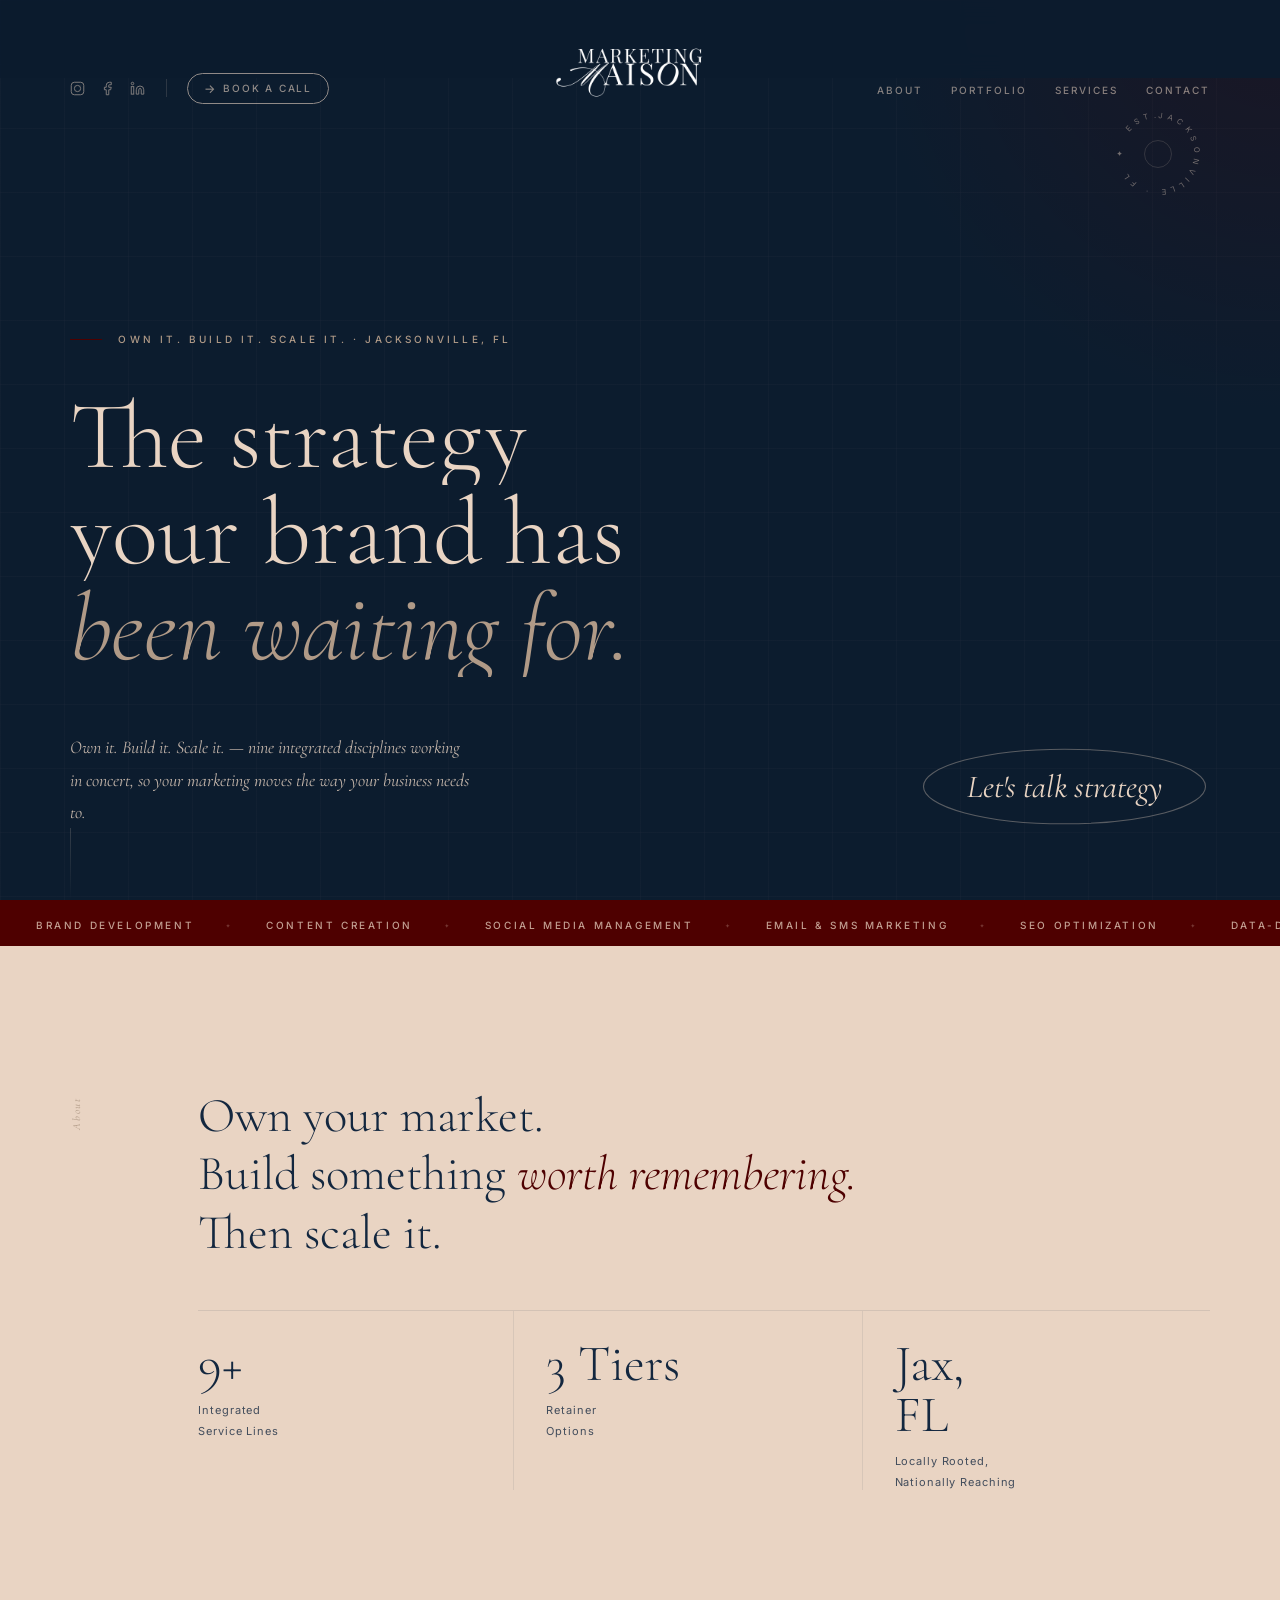
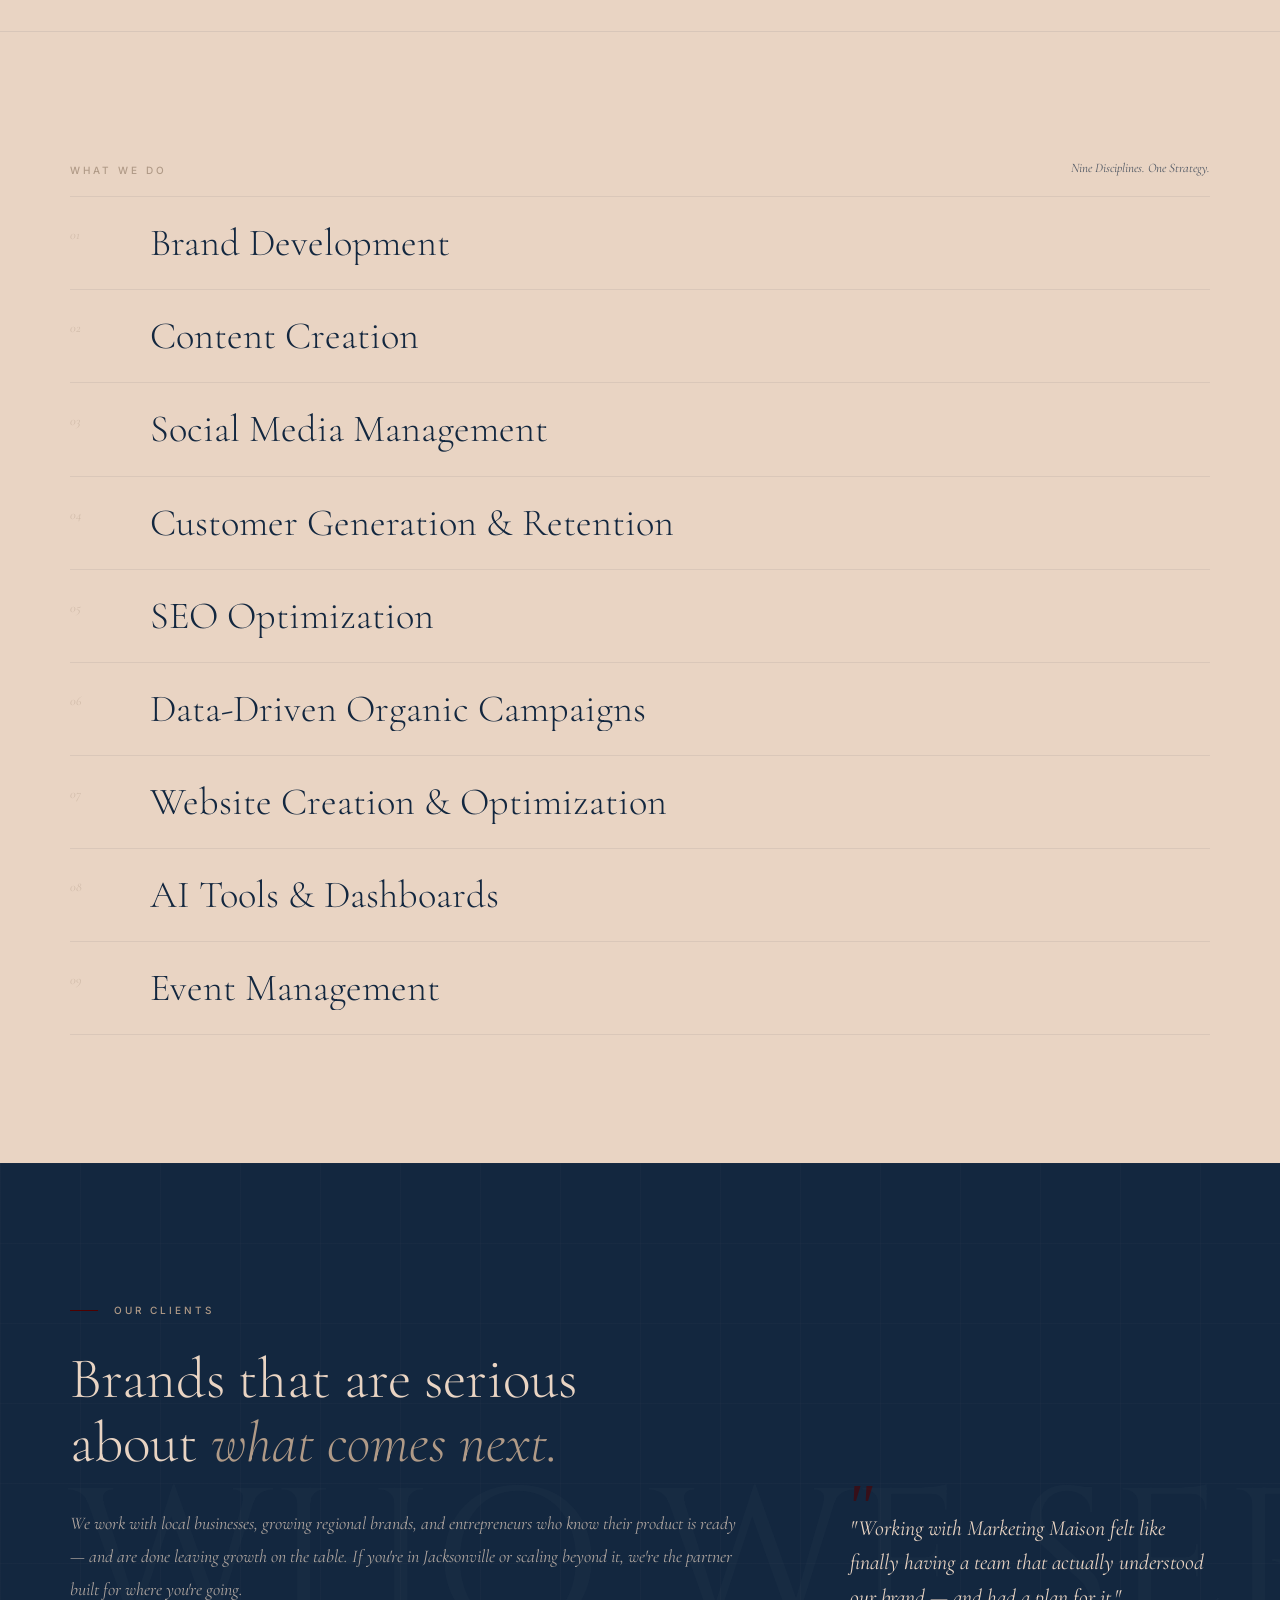
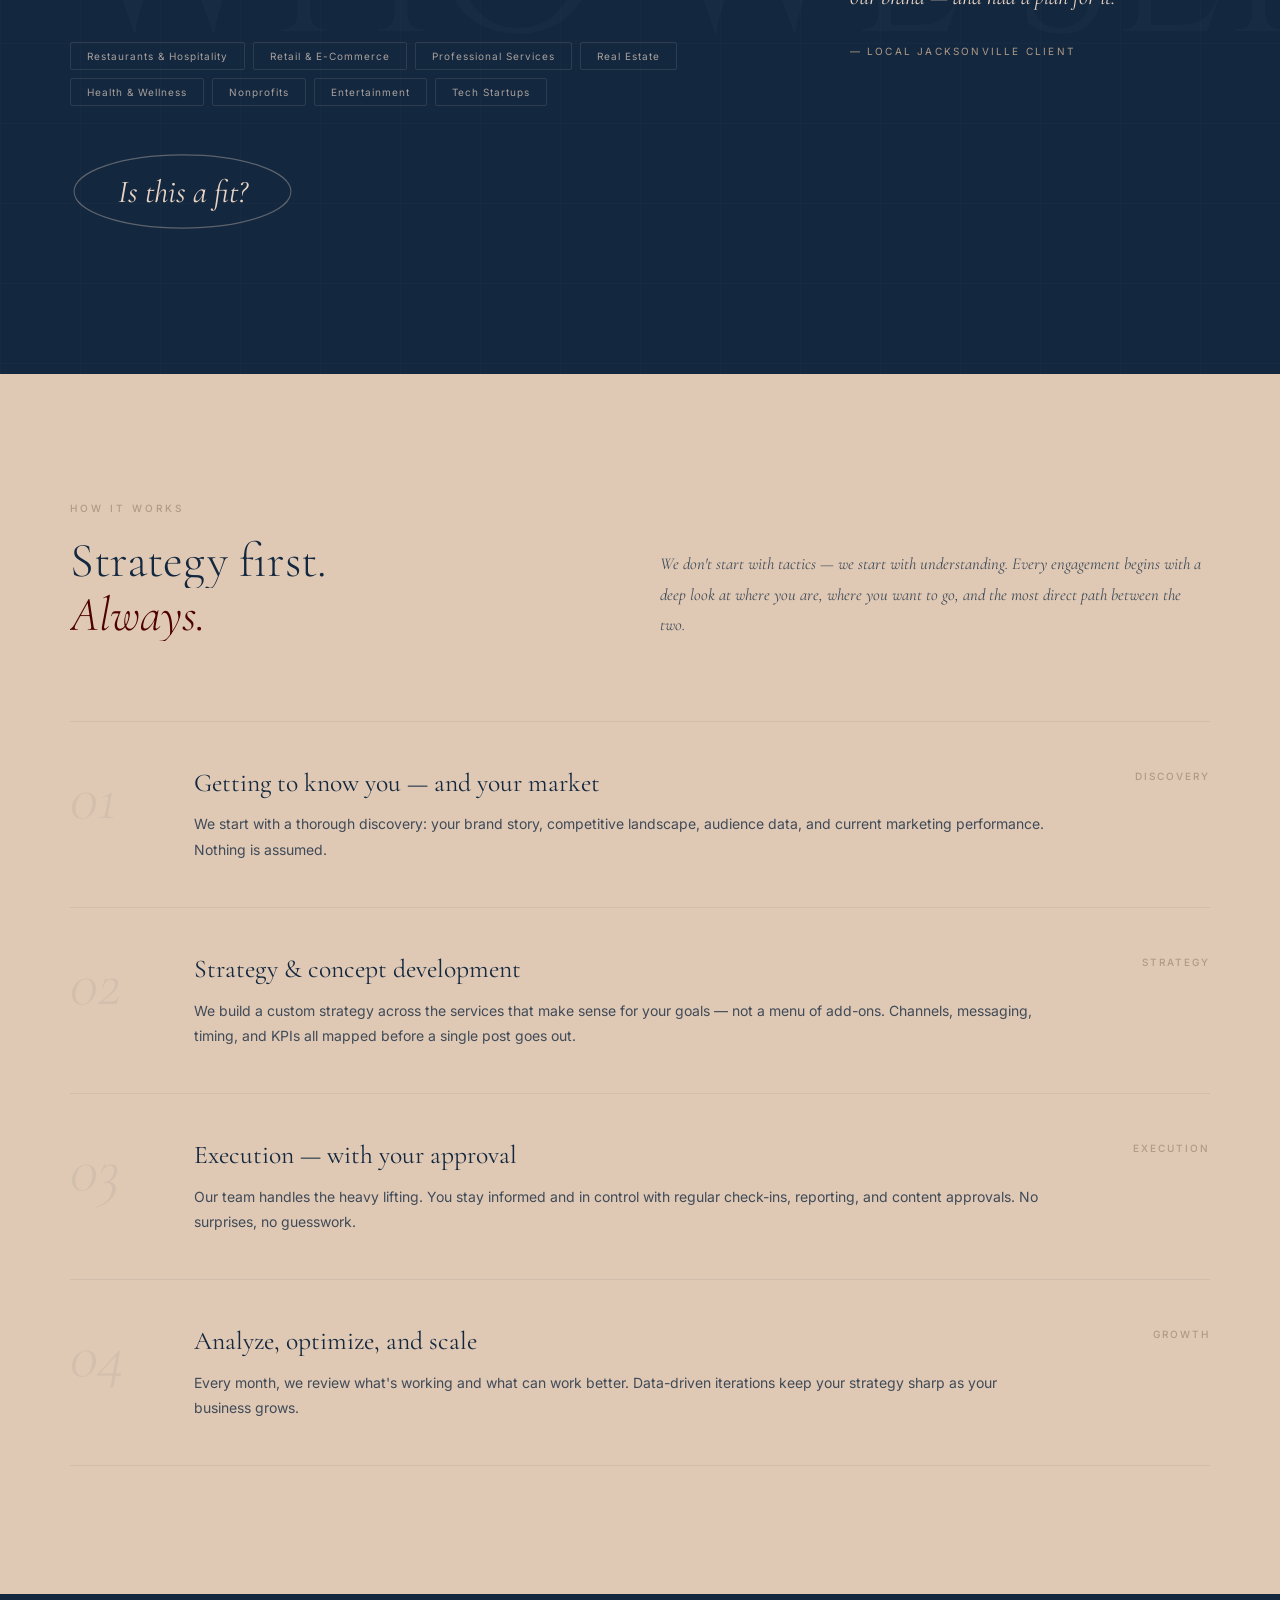
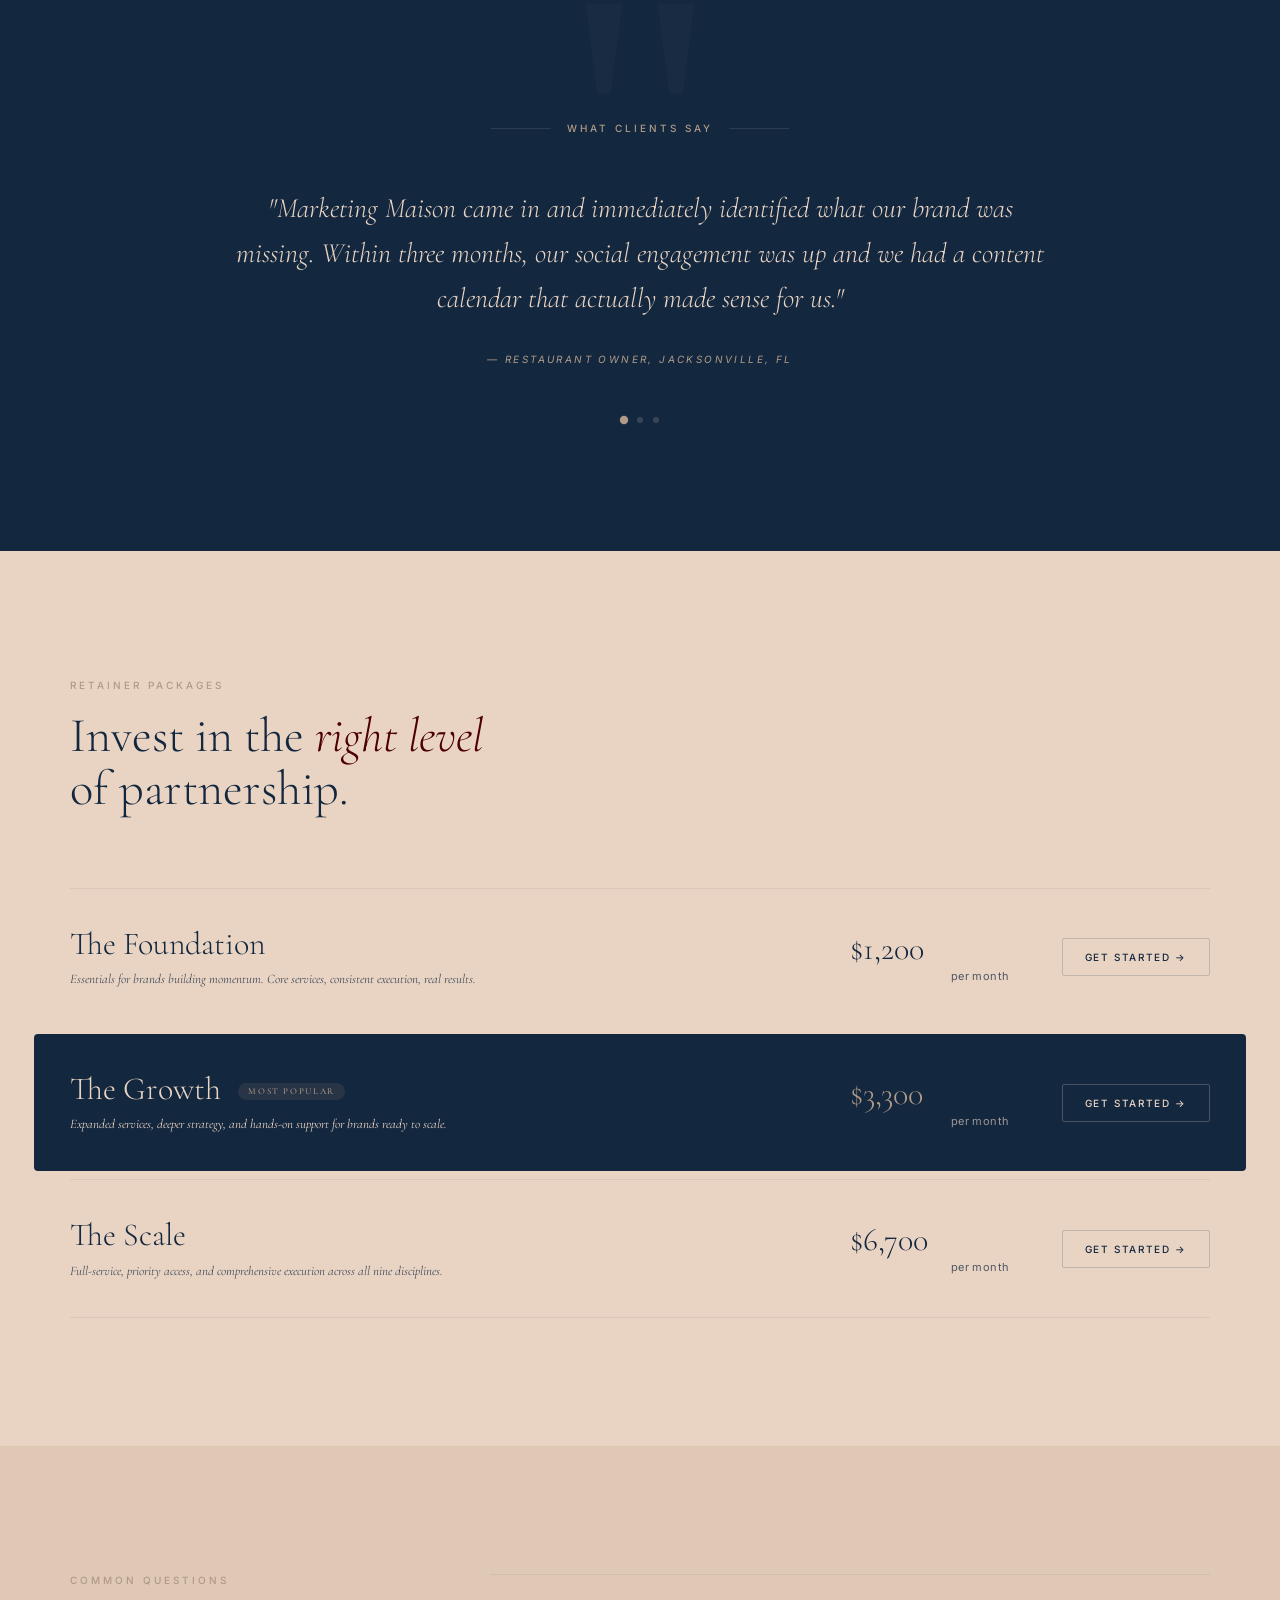
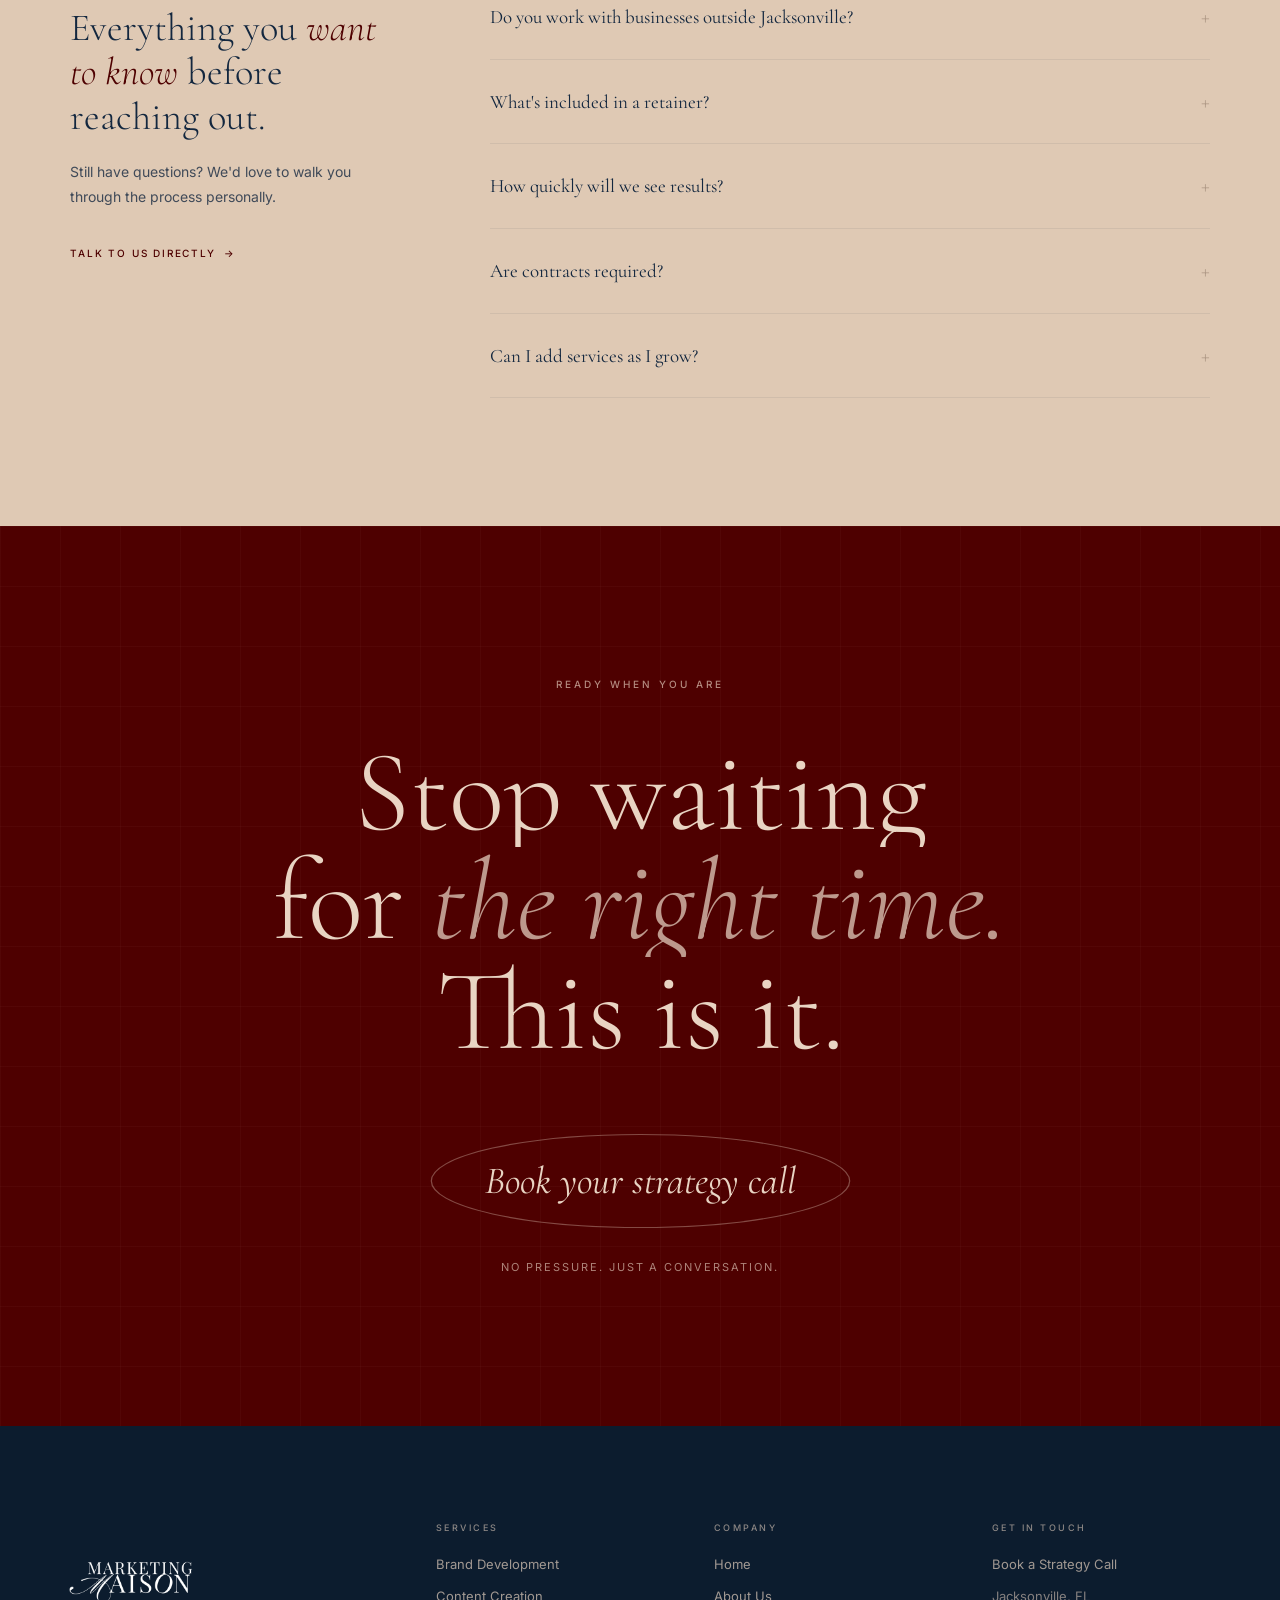
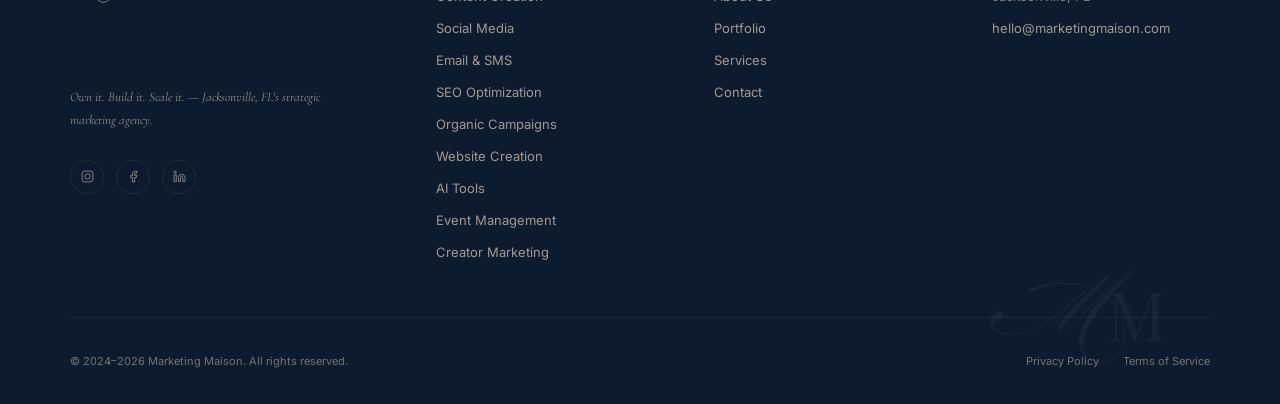
==== index.html @ 51cab3b3 "Add files via upload" ====
<!DOCTYPE html>
<html lang="en">
<head>
  <meta charset="UTF-8" />
  <meta name="viewport" content="width=device-width, initial-scale=1.0" />
  <title>Marketing Maison — Strategic Marketing Agency · Jacksonville, FL</title>
  <meta name="description" content="Marketing Maison — Own it. Build it. Scale it. Full-service strategic marketing agency in Jacksonville, FL. Nine integrated service lines including social media, SEO, content, email campaigns, and website creation." />
  <meta name="keywords" content="marketing agency Jacksonville FL, social media management Jacksonville, SEO Jacksonville, email marketing Florida, branding agency Jacksonville" />
  <link rel="canonical" href="https://marketingmaison.com/" />

  <!-- Open Graph -->
  <meta property="og:title" content="Marketing Maison — Strategic Marketing Agency" />
  <meta property="og:description" content="Own it. Build it. Scale it. Nine integrated disciplines. One strategic partner. Based in Jacksonville, FL." />
  <meta property="og:type" content="website" />
  <meta property="og:url" content="https://marketingmaison.com/" />
  <meta property="og:image" content="https://marketingmaison.com/assets/og-image.jpg" />

  <!-- Twitter Card -->
  <meta name="twitter:card" content="summary_large_image" />
  <meta name="twitter:title" content="Marketing Maison" />
  <meta name="twitter:description" content="Own it. Build it. Scale it. — Marketing Maison, Jacksonville, FL." />

  <!-- Schema.org -->
  <script type="application/ld+json">
  {
    "@context": "https://schema.org",
    "@type": "MarketingAgency",
    "name": "Marketing Maison",
    "url": "https://marketingmaison.com",
    "description": "Full-service strategic marketing agency in Jacksonville, FL offering nine integrated service lines.",
    "address": {
      "@type": "PostalAddress",
      "addressLocality": "Jacksonville",
      "addressRegion": "FL",
      "addressCountry": "US"
    },
    "areaServed": "Jacksonville, FL",
    "hasOfferCatalog": {
      "@type": "OfferCatalog",
      "name": "Marketing Services",
      "itemListElement": [
        {"@type": "Offer", "itemOffered": {"@type": "Service", "name": "Brand Development"}},
        {"@type": "Offer", "itemOffered": {"@type": "Service", "name": "Content Creation"}},
        {"@type": "Offer", "itemOffered": {"@type": "Service", "name": "Social Media Management"}},
        {"@type": "Offer", "itemOffered": {"@type": "Service", "name": "Customer Generation & Retention"}},
        {"@type": "Offer", "itemOffered": {"@type": "Service", "name": "SEO Optimization"}},
        {"@type": "Offer", "itemOffered": {"@type": "Service", "name": "Data-Driven Organic Campaign Strategy"}},
        {"@type": "Offer", "itemOffered": {"@type": "Service", "name": "Website Creation & Optimization"}},
        {"@type": "Offer", "itemOffered": {"@type": "Service", "name": "AI Tools & Dashboards"}},
        {"@type": "Offer", "itemOffered": {"@type": "Service", "name": "Event Management"}}
      ]
    }
  }
  </script>

  <link rel="stylesheet" href="css/styles.css" />
</head>
<body>

  <a href="#main-content" class="skip-link">Skip to main content</a>

  <!-- ── Navigation ── -->
  <nav class="mm-nav" role="navigation" aria-label="Main navigation">
    <div class="nav-left">
      <div class="nav-socials" aria-label="Social media links">
        <a href="https://instagram.com/marketingmaison" aria-label="Instagram" rel="noopener noreferrer" target="_blank">
          <svg viewBox="0 0 24 24" fill="none" stroke="currentColor" stroke-width="1.5" aria-hidden="true"><rect x="2" y="2" width="20" height="20" rx="5"/><circle cx="12" cy="12" r="5"/><circle cx="17.5" cy="6.5" r=".5" fill="currentColor" stroke="none"/></svg>
        </a>
        <a href="https://facebook.com/marketingmaison" aria-label="Facebook" rel="noopener noreferrer" target="_blank">
          <svg viewBox="0 0 24 24" fill="none" stroke="currentColor" stroke-width="1.5" aria-hidden="true"><path d="M18 2h-3a5 5 0 0 0-5 5v3H7v4h3v8h4v-8h3l1-4h-4V7a1 1 0 0 1 1-1h3z"/></svg>
        </a>
        <a href="https://linkedin.com/company/marketingmaison" aria-label="LinkedIn" rel="noopener noreferrer" target="_blank">
          <svg viewBox="0 0 24 24" fill="none" stroke="currentColor" stroke-width="1.5" aria-hidden="true"><path d="M16 8a6 6 0 0 1 6 6v7h-4v-7a2 2 0 0 0-2-2 2 2 0 0 0-2 2v7h-4v-7a6 6 0 0 1 6-6z"/><rect x="2" y="9" width="4" height="12"/><circle cx="4" cy="4" r="2"/></svg>
        </a>
      </div>
      <span class="nav-sep" aria-hidden="true"></span>
      <a href="contact.html" class="nav-book" aria-label="Book a call with Marketing Maison">Book a Call</a>
    </div>

    <div class="nav-wordmark">
      <a href="index.html" aria-label="Marketing Maison homepage">
        <img src="assets/logos/mm-white-primary-logo.png" alt="Marketing Maison" class="nav-logo" width="190" height="190" loading="eager" />
      </a>
    </div>

    <div class="nav-right">
      <ul class="nav-links" role="list">
        <li><a href="about.html">About</a></li>
        <li><a href="portfolio.html">Portfolio</a></li>
        <li><a href="services.html">Services</a></li>
        <li><a href="contact.html">Contact</a></li>
      </ul>
      <button class="nav-toggle" aria-label="Open navigation menu" aria-expanded="false" aria-controls="nav-overlay">
        <span></span><span></span><span></span>
      </button>
    </div>
  </nav>

  <div class="nav-overlay" id="nav-overlay" role="dialog" aria-modal="true" aria-label="Navigation menu">
    <img src="assets/logos/mm-white-primary-logo.png" alt="" class="nav-overlay-logo" aria-hidden="true" />
    <a href="about.html">About</a>
    <a href="portfolio.html">Portfolio</a>
    <a href="services.html">Services</a>
    <a href="contact.html">Contact</a>
    <a href="contact.html">Book a Call</a>
  </div>

  <main id="main-content">

    <!-- ── HERO ── -->
    <section class="hero" aria-label="Hero">

      <!-- Full-bleed background video -->
      <video class="hero-video" autoplay muted loop playsinline aria-hidden="true" preload="auto">
        <source src="assets/HP_Hero.mp4" type="video/mp4" />
      </video>

      <div class="hero-badge" aria-hidden="true">
        <svg class="badge-ring" viewBox="0 0 104 104" xmlns="http://www.w3.org/2000/svg">
          <defs>
            <path id="badge-circle" d="M52,16 A36,36 0 1,1 51.9,16" fill="none"/>
          </defs>
          <text fill="rgba(233,212,195,0.45)" font-family="Inter, sans-serif" font-size="7.6" font-weight="400" letter-spacing="4.8">
            <textPath href="#badge-circle">
              JACKSONVILLE · FL &nbsp;✦&nbsp; EST. 2024 &nbsp;✦&nbsp; MARKETING MAISON &nbsp;✦&nbsp;
            </textPath>
          </text>
        </svg>
        <div class="badge-dot"></div>
      </div>

      <div class="hero-scroll-line" aria-hidden="true"></div>

      <div class="hero-inner">
        <p class="hero-eyebrow" aria-hidden="true">Own it. Build it. Scale it. · Jacksonville, FL</p>

        <h1 class="hero-headline" data-reveal aria-label="The strategy your brand has been waiting for">
          <span class="line-wrap"><span class="line-inner">The strategy</span></span>
          <span class="line-wrap"><span class="line-inner">your brand has</span></span>
          <span class="line-wrap"><span class="line-inner"><em>been waiting for.</em></span></span>
        </h1>

        <div class="hero-bottom">
          <p class="hero-sub">Own it. Build it. Scale it. — nine integrated disciplines working in concert, so your marketing moves the way your business needs to.</p>
          <a href="contact.html" class="oval-btn" aria-label="Start your strategy with Marketing Maison">
            <svg class="oval-border" viewBox="0 0 260 80" preserveAspectRatio="none" aria-hidden="true">
              <ellipse cx="130" cy="40" rx="126" ry="36"/>
            </svg>
            <span class="oval-btn-text">Let's talk strategy</span>
          </a>
        </div>
      </div>
    </section>

    <!-- ── TICKER ── -->
    <div class="ticker" aria-hidden="true">
      <div class="ticker-track">
        <span class="ticker-item">Brand Development</span>
        <span class="ticker-item">Content Creation</span>
        <span class="ticker-item">Social Media Management</span>
        <span class="ticker-item">Email &amp; SMS Marketing</span>
        <span class="ticker-item">SEO Optimization</span>
        <span class="ticker-item">Data-Driven Organic Campaigns</span>
        <span class="ticker-item">Website Creation &amp; Optimization</span>
        <span class="ticker-item">AI Tools &amp; Dashboards</span>
        <span class="ticker-item">Event Management</span>
        <span class="ticker-item">Brand Development</span>
        <span class="ticker-item">Content Creation</span>
        <span class="ticker-item">Social Media Management</span>
        <span class="ticker-item">Email &amp; SMS Marketing</span>
        <span class="ticker-item">SEO Optimization</span>
        <span class="ticker-item">Data-Driven Organic Campaigns</span>
        <span class="ticker-item">Website Creation &amp; Optimization</span>
        <span class="ticker-item">AI Tools &amp; Dashboards</span>
        <span class="ticker-item">Event Management</span>
      </div>
    </div>

    <!-- ── STATEMENT ── -->
    <section class="statement-section" aria-labelledby="statement-heading">
      <div class="statement-inner">
        <div class="statement-aside" aria-hidden="true">
          <span class="statement-num">About</span>
        </div>
        <div class="statement-body">
          <h2 id="statement-heading" class="statement-quote" data-reveal>
            <span class="line-wrap"><span class="line-inner">Own your market.</span></span>
            <span class="line-wrap"><span class="line-inner">Build something <em>worth remembering.</em></span></span>
            <span class="line-wrap"><span class="line-inner">Then scale it.</span></span>
          </h2>
          <div class="statement-stats">
            <div class="stat-col" data-fade>
              <span class="stat-num" data-count="9" data-suffix="+">9+</span>
              <span class="stat-label">Integrated<br>Service Lines</span>
            </div>
            <div class="stat-col" data-fade data-fade-d1>
              <span class="stat-num" data-count="3" data-suffix=" Tiers">3 Tiers</span>
              <span class="stat-label">Retainer<br>Options</span>
            </div>
            <div class="stat-col" data-fade data-fade-d2>
              <span class="stat-num">Jax,<br>FL</span>
              <span class="stat-label">Locally Rooted,<br>Nationally Reaching</span>
            </div>
          </div>
        </div>
      </div>
    </section>

    <!-- ── SERVICES ── -->
    <section class="services-section" aria-labelledby="services-heading">
      <div class="services-inner">
        <div class="services-header">
          <span class="svc-header-label" id="services-heading">What We Do</span>
          <span class="svc-header-count">Nine Disciplines. One Strategy.</span>
        </div>

        <nav class="service-rows" aria-label="Service list">
          <a href="services.html#biz-dev" class="svc-row" data-fade>
            <span class="svc-row-num" aria-hidden="true">01</span>
            <div class="svc-row-main">
              <span class="svc-row-name">Brand Development</span>
              <p class="svc-row-desc">Partnerships, lead pipelines, and revenue strategy built to scale your Jacksonville business.</p>
            </div>
            <span class="svc-row-arrow" aria-hidden="true">→</span>
          </a>
          <a href="services.html#content" class="svc-row" data-fade>
            <span class="svc-row-num" aria-hidden="true">02</span>
            <div class="svc-row-main">
              <span class="svc-row-name">Content Creation</span>
              <p class="svc-row-desc">Photography, copywriting, video, and creative direction that captures your brand's voice.</p>
            </div>
            <span class="svc-row-arrow" aria-hidden="true">→</span>
          </a>
          <a href="services.html#social" class="svc-row" data-fade>
            <span class="svc-row-num" aria-hidden="true">03</span>
            <div class="svc-row-main">
              <span class="svc-row-name">Social Media Management</span>
              <p class="svc-row-desc">Full-service account management, community building, and platform strategy.</p>
            </div>
            <span class="svc-row-arrow" aria-hidden="true">→</span>
          </a>
          <a href="services.html#email-sms" class="svc-row" data-fade>
            <span class="svc-row-num" aria-hidden="true">04</span>
            <div class="svc-row-main">
              <span class="svc-row-name">Customer Generation &amp; Retention</span>
              <p class="svc-row-desc">Email and SMS campaigns that convert new leads and keep your best customers coming back.</p>
            </div>
            <span class="svc-row-arrow" aria-hidden="true">→</span>
          </a>
          <a href="services.html#seo" class="svc-row" data-fade>
            <span class="svc-row-num" aria-hidden="true">05</span>
            <div class="svc-row-main">
              <span class="svc-row-name">SEO Optimization</span>
              <p class="svc-row-desc">Technical SEO, local search domination, and content strategy for sustained organic growth.</p>
            </div>
            <span class="svc-row-arrow" aria-hidden="true">→</span>
          </a>
          <a href="services.html#organic-campaigns" class="svc-row" data-fade>
            <span class="svc-row-num" aria-hidden="true">06</span>
            <div class="svc-row-main">
              <span class="svc-row-name">Data-Driven Organic Campaigns</span>
              <p class="svc-row-desc">Cross-channel campaign strategy powered by audience insights and measurable performance benchmarks.</p>
            </div>
            <span class="svc-row-arrow" aria-hidden="true">→</span>
          </a>
          <a href="services.html#website" class="svc-row" data-fade>
            <span class="svc-row-num" aria-hidden="true">07</span>
            <div class="svc-row-main">
              <span class="svc-row-name">Website Creation &amp; Optimization</span>
              <p class="svc-row-desc">Custom design and development — mobile-first, ADA compliant, and built to convert.</p>
            </div>
            <span class="svc-row-arrow" aria-hidden="true">→</span>
          </a>
          <a href="services.html#ai-tools" class="svc-row" data-fade>
            <span class="svc-row-num" aria-hidden="true">08</span>
            <div class="svc-row-main">
              <span class="svc-row-name">AI Tools &amp; Dashboards</span>
              <p class="svc-row-desc">Custom automation, reporting dashboards, and AI integrations that give your team back their time.</p>
            </div>
            <span class="svc-row-arrow" aria-hidden="true">→</span>
          </a>
          <a href="services.html#events" class="svc-row" data-fade>
            <span class="svc-row-num" aria-hidden="true">09</span>
            <div class="svc-row-main">
              <span class="svc-row-name">Event Management</span>
              <p class="svc-row-desc">Strategic event planning, promotion, and experiential marketing that makes your brand unforgettable.</p>
            </div>
            <span class="svc-row-arrow" aria-hidden="true">→</span>
          </a>
        </nav>
      </div>
    </section>

    <!-- ── WHO WE SERVE ── -->
    <section class="who-section" aria-labelledby="who-heading">
      <div class="who-ghost" aria-hidden="true">WHO WE SERVE</div>
      <div class="who-inner">
        <div class="who-left">
          <p class="who-label" data-fade>Our Clients</p>
          <h2 id="who-heading" class="who-heading" data-reveal>
            <span class="line-wrap"><span class="line-inner">Brands that are serious</span></span>
            <span class="line-wrap"><span class="line-inner">about <em>what comes next.</em></span></span>
          </h2>
          <p class="who-body" data-fade>We work with local businesses, growing regional brands, and entrepreneurs who know their product is ready — and are done leaving growth on the table. If you're in Jacksonville or scaling beyond it, we're the partner built for where you're going.</p>
          <div class="who-tags" data-fade>
            <span class="who-tag">Restaurants &amp; Hospitality</span>
            <span class="who-tag">Retail &amp; E-Commerce</span>
            <span class="who-tag">Professional Services</span>
            <span class="who-tag">Real Estate</span>
            <span class="who-tag">Health &amp; Wellness</span>
            <span class="who-tag">Nonprofits</span>
            <span class="who-tag">Entertainment</span>
            <span class="who-tag">Tech Startups</span>
          </div>
          <a href="contact.html" class="oval-btn" aria-label="Book a call to see if Marketing Maison is right for you">
            <svg class="oval-border" viewBox="0 0 220 68" preserveAspectRatio="none" aria-hidden="true">
              <ellipse cx="110" cy="34" rx="106" ry="30"/>
            </svg>
            <span class="oval-btn-text">Is this a fit?</span>
          </a>
        </div>
        <aside class="who-aside" data-fade aria-label="Client testimonial">
          <blockquote>
            "Working with Marketing Maison felt like finally having a team that actually understood our brand — and had a plan for it."
          </blockquote>
          <cite>— Local Jacksonville Client</cite>
        </aside>
      </div>
    </section>

    <!-- ── PROCESS ── -->
    <section class="process-section" aria-labelledby="process-heading">
      <div class="process-inner">
        <div class="process-top">
          <div>
            <p class="process-label" data-fade>How It Works</p>
            <h2 id="process-heading" class="process-heading" data-reveal>
              <span class="line-wrap"><span class="line-inner">Strategy first.</span></span>
              <span class="line-wrap"><span class="line-inner"><em>Always.</em></span></span>
            </h2>
          </div>
          <p class="process-intro" data-fade>We don't start with tactics — we start with understanding. Every engagement begins with a deep look at where you are, where you want to go, and the most direct path between the two.</p>
        </div>

        <ol class="process-list" aria-label="Our process">
          <li class="ps" data-fade>
            <span class="ps-num" aria-hidden="true">01</span>
            <div>
              <h3 class="ps-title">Getting to know you — and your market</h3>
              <p class="ps-body">We start with a thorough discovery: your brand story, competitive landscape, audience data, and current marketing performance. Nothing is assumed.</p>
            </div>
            <span class="ps-tag" aria-hidden="true">Discovery</span>
          </li>
          <li class="ps" data-fade>
            <span class="ps-num" aria-hidden="true">02</span>
            <div>
              <h3 class="ps-title">Strategy &amp; concept development</h3>
              <p class="ps-body">We build a custom strategy across the services that make sense for your goals — not a menu of add-ons. Channels, messaging, timing, and KPIs all mapped before a single post goes out.</p>
            </div>
            <span class="ps-tag" aria-hidden="true">Strategy</span>
          </li>
          <li class="ps" data-fade>
            <span class="ps-num" aria-hidden="true">03</span>
            <div>
              <h3 class="ps-title">Execution — with your approval</h3>
              <p class="ps-body">Our team handles the heavy lifting. You stay informed and in control with regular check-ins, reporting, and content approvals. No surprises, no guesswork.</p>
            </div>
            <span class="ps-tag" aria-hidden="true">Execution</span>
          </li>
          <li class="ps" data-fade>
            <span class="ps-num" aria-hidden="true">04</span>
            <div>
              <h3 class="ps-title">Analyze, optimize, and scale</h3>
              <p class="ps-body">Every month, we review what's working and what can work better. Data-driven iterations keep your strategy sharp as your business grows.</p>
            </div>
            <span class="ps-tag" aria-hidden="true">Growth</span>
          </li>
        </ol>
      </div>
    </section>

    <!-- ── TESTIMONIALS ── -->
    <section class="testimonials-section" aria-labelledby="testimonials-heading">
      <div class="testimonials-inner">
        <h2 id="testimonials-heading" class="t-label">What Clients Say</h2>

        <div class="t-slides" role="region" aria-label="Client testimonials" aria-live="polite">
          <div class="t-slide active" role="group" aria-label="Testimonial 1 of 3">
            <blockquote class="t-quote">"Marketing Maison came in and immediately identified what our brand was missing. Within three months, our social engagement was up and we had a content calendar that actually made sense for us."</blockquote>
            <cite class="t-cite">— Restaurant Owner, Jacksonville, FL</cite>
          </div>
          <div class="t-slide" role="group" aria-label="Testimonial 2 of 3">
            <blockquote class="t-quote">"They don't just post — they think. Every piece of content ties back to a larger strategy, and it shows in the numbers. Best investment we made last year."</blockquote>
            <cite class="t-cite">— E-Commerce Founder, Northeast FL</cite>
          </div>
          <div class="t-slide" role="group" aria-label="Testimonial 3 of 3">
            <blockquote class="t-quote">"The AI dashboards alone have saved our team hours every week. Finally, a marketing partner who understands that efficiency is part of the strategy."</blockquote>
            <cite class="t-cite">— Professional Services, Jacksonville, FL</cite>
          </div>
        </div>

        <div class="t-dots" role="tablist" aria-label="Testimonial navigation">
          <button class="t-dot active" role="tab" aria-label="Show testimonial 1" aria-selected="true"></button>
          <button class="t-dot" role="tab" aria-label="Show testimonial 2" aria-selected="false"></button>
          <button class="t-dot" role="tab" aria-label="Show testimonial 3" aria-selected="false"></button>
        </div>
      </div>
    </section>

    <!-- ── PRICING ── -->
    <section class="pricing-section" aria-labelledby="pricing-heading">
      <div class="pricing-inner">
        <div class="pricing-top" data-fade>
          <p class="pricing-label">Retainer Packages</p>
          <h2 id="pricing-heading" class="pricing-heading">Invest in the <em>right level</em><br>of partnership.</h2>
        </div>

        <div class="pricing-rows" role="list">
          <article class="pr" role="listitem" data-fade>
            <div class="pr-info">
              <h3 class="pr-name">The Foundation</h3>
              <p class="pr-desc">Essentials for brands building momentum. Core services, consistent execution, real results.</p>
            </div>
            <div>
              <span class="pr-price">$1,200 <small class="pr-mo">per month</small></span>
            </div>
            <div class="pr-cta">
              <a href="contact.html?tier=foundation" class="pr-cta-link" aria-label="Get started with The Foundation retainer">Get started →</a>
            </div>
          </article>

          <article class="pr featured" role="listitem" data-fade>
            <div class="pr-info">
              <h3 class="pr-name">The Growth <span class="pr-badge">Most Popular</span></h3>
              <p class="pr-desc">Expanded services, deeper strategy, and hands-on support for brands ready to scale.</p>
            </div>
            <div>
              <span class="pr-price">$3,300 <small class="pr-mo">per month</small></span>
            </div>
            <div class="pr-cta">
              <a href="contact.html?tier=growth" class="pr-cta-link" aria-label="Get started with The Growth retainer">Get started →</a>
            </div>
          </article>

          <article class="pr" role="listitem" data-fade>
            <div class="pr-info">
              <h3 class="pr-name">The Scale</h3>
              <p class="pr-desc">Full-service, priority access, and comprehensive execution across all nine disciplines.</p>
            </div>
            <div>
              <span class="pr-price">$6,700 <small class="pr-mo">per month</small></span>
            </div>
            <div class="pr-cta">
              <a href="contact.html?tier=scale" class="pr-cta-link" aria-label="Get started with The Scale retainer">Get started →</a>
            </div>
          </article>
        </div>
      </div>
    </section>

    <!-- ── FAQ ── -->
    <section class="faq-section" aria-labelledby="faq-heading">
      <div class="faq-inner">
        <div class="faq-left" data-fade>
          <p class="faq-label">Common Questions</p>
          <h2 id="faq-heading" class="faq-heading">Everything you <em>want to know</em> before reaching out.</h2>
          <p class="faq-sub">Still have questions? We'd love to walk you through the process personally.</p>
          <a href="contact.html" class="faq-link" aria-label="Contact us directly">Talk to us directly</a>
        </div>

        <div class="faq-right">
          <div class="accordion-item">
            <button class="accordion-btn" aria-expanded="false" aria-controls="faq-1">
              Do you work with businesses outside Jacksonville?
              <span class="accordion-icon" aria-hidden="true">+</span>
            </button>
            <div class="accordion-panel" id="faq-1" role="region">
              <div class="accordion-panel-inner">
                Absolutely. While we're proud to be rooted in Jacksonville, FL, our clients span the Southeast and beyond. Most of our work is handled remotely, so geography is never a barrier to great marketing.
              </div>
            </div>
          </div>

          <div class="accordion-item">
            <button class="accordion-btn" aria-expanded="false" aria-controls="faq-2">
              What's included in a retainer?
              <span class="accordion-icon" aria-hidden="true">+</span>
            </button>
            <div class="accordion-panel" id="faq-2" role="region">
              <div class="accordion-panel-inner">
                Every retainer is built around your specific goals. After a discovery call, we'll recommend which of our nine service lines make sense for you and at what capacity. There's no one-size-fits-all — only what actually moves the needle for your business.
              </div>
            </div>
          </div>

          <div class="accordion-item">
            <button class="accordion-btn" aria-expanded="false" aria-controls="faq-3">
              How quickly will we see results?
              <span class="accordion-icon" aria-hidden="true">+</span>
            </button>
            <div class="accordion-panel" id="faq-3" role="region">
              <div class="accordion-panel-inner">
                Timelines vary by service. Social media and content typically show engagement improvements within 4–8 weeks. SEO and organic campaigns are longer plays — expect meaningful traction in 3–6 months. We set realistic expectations from day one and track progress every step of the way.
              </div>
            </div>
          </div>

          <div class="accordion-item">
            <button class="accordion-btn" aria-expanded="false" aria-controls="faq-4">
              Are contracts required?
              <span class="accordion-icon" aria-hidden="true">+</span>
            </button>
            <div class="accordion-panel" id="faq-4" role="region">
              <div class="accordion-panel-inner">
                We work on month-to-month retainer agreements with a standard 30-day notice to cancel. We believe in earning your business every month — not locking you in.
              </div>
            </div>
          </div>

          <div class="accordion-item">
            <button class="accordion-btn" aria-expanded="false" aria-controls="faq-5">
              Can I add services as I grow?
              <span class="accordion-icon" aria-hidden="true">+</span>
            </button>
            <div class="accordion-panel" id="faq-5" role="region">
              <div class="accordion-panel-inner">
                Yes — and it happens often. Many clients start with The Foundation and layer in additional services as their business scales. We structure retainers to grow with you, not the other way around.
              </div>
            </div>
          </div>
        </div>
      </div>
    </section>

    <!-- ── CTA FULL ── -->
    <section class="cta-full" aria-labelledby="cta-heading">
      <div class="cta-inner">
        <p class="cta-label" data-fade>Ready when you are</p>
        <h2 id="cta-heading" class="cta-headline" data-reveal>
          <span class="line-wrap"><span class="line-inner">Stop waiting</span></span>
          <span class="line-wrap"><span class="line-inner">for <em>the right time.</em></span></span>
          <span class="line-wrap"><span class="line-inner">This is it.</span></span>
        </h2>
        <a href="contact.html" class="oval-btn oval-btn-lg" aria-label="Book your strategy call with Marketing Maison">
          <svg class="oval-border" viewBox="0 0 340 92" preserveAspectRatio="none" aria-hidden="true">
            <ellipse cx="170" cy="46" rx="165" ry="42"/>
          </svg>
          <span class="oval-btn-text">Book your strategy call</span>
        </a>
        <p class="cta-fine" aria-hidden="true">No pressure. Just a conversation.</p>
      </div>
    </section>

    <!-- ── NEWSLETTER ── -->

  </main>

  <!-- ── FOOTER ── -->
  <footer class="mm-footer" role="contentinfo">
    <div class="footer-inner">
      <div class="footer-top">
        <div class="footer-brand">
          <div class="footer-wordmark">
            <img src="assets/logos/mm-white-primary-logo.png" alt="Marketing Maison" width="120" height="120" loading="lazy" />
          </div>
          <p>Own it. Build it. Scale it. — Jacksonville, FL's strategic marketing agency.</p>
          <div class="footer-socials" aria-label="Follow Marketing Maison">
            <a href="https://instagram.com/marketingmaison" aria-label="Instagram" rel="noopener noreferrer" target="_blank">
              <svg viewBox="0 0 24 24" fill="none" stroke="currentColor" stroke-width="1.5" aria-hidden="true"><rect x="2" y="2" width="20" height="20" rx="5"/><circle cx="12" cy="12" r="5"/><circle cx="17.5" cy="6.5" r=".5" fill="currentColor" stroke="none"/></svg>
            </a>
            <a href="https://facebook.com/marketingmaison" aria-label="Facebook" rel="noopener noreferrer" target="_blank">
              <svg viewBox="0 0 24 24" fill="none" stroke="currentColor" stroke-width="1.5" aria-hidden="true"><path d="M18 2h-3a5 5 0 0 0-5 5v3H7v4h3v8h4v-8h3l1-4h-4V7a1 1 0 0 1 1-1h3z"/></svg>
            </a>
            <a href="https://linkedin.com/company/marketingmaison" aria-label="LinkedIn" rel="noopener noreferrer" target="_blank">
              <svg viewBox="0 0 24 24" fill="none" stroke="currentColor" stroke-width="1.5" aria-hidden="true"><path d="M16 8a6 6 0 0 1 6 6v7h-4v-7a2 2 0 0 0-2-2 2 2 0 0 0-2 2v7h-4v-7a6 6 0 0 1 6-6z"/><rect x="2" y="9" width="4" height="12"/><circle cx="4" cy="4" r="2"/></svg>
            </a>
          </div>
        </div>

        <div class="footer-col">
          <h4>Services</h4>
          <ul role="list">
            <li><a href="services.html#biz-dev">Brand Development</a></li>
            <li><a href="services.html#content">Content Creation</a></li>
            <li><a href="services.html#social">Social Media</a></li>
            <li><a href="services.html#email-sms">Email &amp; SMS</a></li>
            <li><a href="services.html#seo">SEO Optimization</a></li>
            <li><a href="services.html#organic-campaigns">Organic Campaigns</a></li>
            <li><a href="services.html#website">Website Creation</a></li>
            <li><a href="services.html#ai-tools">AI Tools</a></li>
            <li><a href="services.html#events">Event Management</a></li>
            <li><a href="services.html#creator-marketing">Creator Marketing</a></li>
          </ul>
        </div>

        <div class="footer-col">
          <h4>Company</h4>
          <ul role="list">
            <li><a href="index.html">Home</a></li>
            <li><a href="about.html">About Us</a></li>
            <li><a href="portfolio.html">Portfolio</a></li>
            <li><a href="services.html">Services</a></li>
            <li><a href="contact.html">Contact</a></li>
          </ul>
        </div>

        <div class="footer-col">
          <h4>Get in Touch</h4>
          <ul role="list">
            <li><a href="contact.html">Book a Strategy Call</a></li>
            <li><span>Jacksonville, FL</span></li>
            <li><a href="mailto:hello@marketingmaison.com">hello@marketingmaison.com</a></li>
          </ul>
        </div>
      </div>

      <div class="footer-bottom">
        <p class="footer-copy">&copy; 2024–2026 Marketing Maison. All rights reserved.</p>
        <nav class="footer-legal" aria-label="Legal links">
          <a href="privacy.html">Privacy Policy</a>
          <a href="terms.html">Terms of Service</a>
        </nav>
      </div>
    </div>
  </footer>

  <script src="js/main.js"></script>
</body>
</html>
---- css/styles.css ----
/* ============================================================
   MARKETING MAISON — Design System
   Inspired by creativeaveco.com + horeca-social.com
   ============================================================ */

@import url('https://fonts.googleapis.com/css2?family=Cinzel:wght@400;500&family=Cormorant+Garamond:ital,wght@0,300;0,400;0,500;1,300;1,400;1,500&family=Inter:wght@300;400;500;600&display=swap');

/* ── Tokens ───────────────────────────────────────────────── */
:root {
  /* ── Brand Palette ──────────────────────────────────── */
  /* Pantone 7546C  — Mystic Navy        */
  /* Pantone 12-1006 TCX — Mother of Pearl */
  /* Pantone 4975C  — Red Inferno        */
  /* Pantone 19-1117 TSX — Chocolate Cremoso */
  --black:      #0c1c2e;   /* deep navy-black, darkest surfaces */
  --charcoal:   #13273f;   /* Mystic Navy #13273F               */
  --cream:      #e9d4c3;   /* Mother of Pearl #E9D4C3           */
  --cream-dark: #dfc9b4;   /* Pearl, deepened                   */
  --stone:      #b09a87;   /* warm stone, works on both bases   */
  --wine:       #4e0000;   /* Red Inferno #4E0000               */
  --wine-mid:   #700000;   /* Red Inferno, lighter              */
  --chocolate:  #5c3929;   /* Chocolate Cremoso                 */
  --slate:      #7590ae;   /* muted steel blue accent           */

  --font-display:   'Cinzel', 'Optima', serif;
  --font-edit:      'Cormorant Garamond', 'Georgia', serif;
  --font-body:      'Inter', system-ui, sans-serif;

  --max-w:    1360px;
  --pad-x:    clamp(24px, 5.5vw, 88px);
  --nav-h:    78px;

  --ease:     cubic-bezier(0.22, 1, 0.36, 1);
  --ease-io:  cubic-bezier(0.65, 0, 0.35, 1);
}

/* ── Reset ────────────────────────────────────────────────── */
*, *::before, *::after { box-sizing: border-box; margin: 0; padding: 0; }
html { scroll-behavior: smooth; }
body {
  font-family: var(--font-body);
  background: var(--cream);
  color: var(--charcoal);
  overflow-x: hidden;
  -webkit-font-smoothing: antialiased;
  -moz-osx-font-smoothing: grayscale;
}
img { display: block; max-width: 100%; }
a { color: inherit; text-decoration: none; }
ul { list-style: none; }
button { cursor: pointer; }

/* ── Accessibility ────────────────────────────────────────── */
.sr-only {
  position: absolute; width: 1px; height: 1px; padding: 0;
  margin: -1px; overflow: hidden; clip: rect(0,0,0,0);
  white-space: nowrap; border: 0;
}
.skip-link {
  position: absolute; top: -100%; left: 20px;
  padding: 8px 16px; background: var(--wine); color: var(--cream);
  font-size: 13px; z-index: 9999; border-radius: 0 0 4px 4px;
}
.skip-link:focus { top: 0; }
:focus-visible { outline: 2px solid var(--wine); outline-offset: 3px; }

/* ── NAVIGATION ───────────────────────────────────────────── */
.mm-nav {
  position: fixed;
  top: 0; left: 0; right: 0;
  z-index: 200;
  height: var(--nav-h);
  display: grid;
  grid-template-columns: 1fr auto 1fr;
  align-items: center;
  padding: 0 var(--pad-x);
  background: rgba(12,28,46,0.94);
  backdrop-filter: blur(14px);
  -webkit-backdrop-filter: blur(14px);
  transition: background 0.5s var(--ease), backdrop-filter 0.5s;
  color: var(--cream);
}
.mm-nav.light { color: var(--charcoal); }
.mm-nav.scrolled {
  background: rgba(12,28,46,0.94);
  backdrop-filter: blur(14px);
  -webkit-backdrop-filter: blur(14px);
  color: var(--cream);
}

/* Left: socials + CTA */
.nav-left {
  display: flex;
  align-items: center;
  gap: 20px;
}
.nav-socials {
  display: flex;
  align-items: center;
  gap: 14px;
}
.nav-socials a {
  width: 16px; height: 16px;
  opacity: 0.55;
  transition: opacity 0.2s;
  display: flex; align-items: center;
}
.nav-socials a:hover { opacity: 1; }
.nav-socials svg { width: 15px; height: 15px; }
.nav-sep {
  width: 1px; height: 18px;
  background: currentColor;
  opacity: 0.15;
}
.nav-book {
  font-size: 10px;
  font-weight: 500;
  letter-spacing: 0.18em;
  text-transform: uppercase;
  opacity: 0.6;
  display: flex;
  align-items: center;
  gap: 6px;
  transition: opacity 0.2s;
  border: 1px solid currentColor;
  border-radius: 30px;
  padding: 7px 16px;
}
.nav-book:hover { opacity: 1; }
.nav-book::before { content: '→'; font-size: 12px; }

/* Center: wordmark */
.nav-wordmark {
  text-align: center;
}
.nav-wordmark a {
  display: inline-flex;
  align-items: center;
  justify-content: center;
}
.nav-logo {
  width: 190px;
  height: auto;
  display: block;
  /* The logo PNG has transparent padding — negative margin pulls it optically tighter */
  margin: -18px auto;
}

/* Right: links + hamburger */
.nav-right {
  display: flex;
  align-items: center;
  justify-content: flex-end;
  gap: 28px;
}
.nav-links {
  display: flex;
  align-items: center;
  gap: 28px;
}
.nav-links li a {
  font-size: 10px;
  font-weight: 500;
  letter-spacing: 0.2em;
  text-transform: uppercase;
  opacity: 0.55;
  transition: opacity 0.2s;
}
.nav-links li a:hover,
.nav-links li a[aria-current="page"] { opacity: 1; }

.nav-toggle {
  display: none;
  flex-direction: column;
  gap: 5px;
  background: none;
  border: none;
  padding: 6px;
  color: inherit;
}
.nav-toggle span {
  display: block;
  width: 22px; height: 1.5px;
  background: currentColor;
  transition: transform 0.35s var(--ease), opacity 0.35s;
}
.nav-toggle[aria-expanded="true"] span:nth-child(1) { transform: translateY(6.5px) rotate(45deg); }
.nav-toggle[aria-expanded="true"] span:nth-child(2) { opacity: 0; }
.nav-toggle[aria-expanded="true"] span:nth-child(3) { transform: translateY(-6.5px) rotate(-45deg); }

/* Mobile nav overlay */
.nav-overlay {
  position: fixed;
  inset: 0;
  background: var(--black);
  z-index: 199;
  display: flex;
  flex-direction: column;
  align-items: center;
  justify-content: center;
  gap: 36px;
  opacity: 0;
  pointer-events: none;
  transition: opacity 0.4s var(--ease);
}
.nav-overlay.open { opacity: 1; pointer-events: all; }
.nav-overlay-logo {
  width: 180px;
  height: auto;
  opacity: 0.2;
  margin-bottom: 24px;
  margin-top: -30px;
}
.nav-overlay a {
  font-family: var(--font-edit);
  font-size: clamp(36px, 8vw, 64px);
  color: var(--cream);
  opacity: 0.5;
  transition: opacity 0.2s;
}
.nav-overlay a:hover { opacity: 1; }

/* ── HERO ─────────────────────────────────────────────────── */
.hero {
  min-height: 100svh;
  background: var(--black); /* fallback if video fails */
  color: var(--cream);
  display: flex;
  flex-direction: column;
  justify-content: flex-end;
  padding: calc(var(--nav-h) + 40px) var(--pad-x) clamp(56px, 8vh, 96px);
  position: relative;
  overflow: hidden;
}

/* Full-bleed video background */
.hero-video {
  position: absolute;
  inset: 0;
  width: 100%;
  height: 100%;
  object-fit: cover;
  object-position: center;
  z-index: 0;
}

/* Dark scrim + fine grid texture over video */
.hero::before {
  content: '';
  position: absolute; inset: 0;
  background:
    linear-gradient(rgba(233,212,195,0.025) 1px, transparent 1px),
    linear-gradient(90deg, rgba(233,212,195,0.025) 1px, transparent 1px),
    linear-gradient(rgba(12,28,46,0.62), rgba(12,28,46,0.72));
  background-size: 64px 64px, 64px 64px, 100% 100%;
  z-index: 1;
  pointer-events: none;
}

/* Red Inferno corner accent */
.hero::after {
  content: '';
  position: absolute;
  top: 0; right: 0;
  width: clamp(240px, 35vw, 520px);
  height: clamp(240px, 35vw, 520px);
  background: radial-gradient(circle at top right, rgba(78,0,0,0.22), transparent 65%);
  z-index: 1;
  pointer-events: none;
}

.hero-inner {
  position: relative;
  z-index: 2;
  max-width: var(--max-w);
  margin: 0 auto;
  width: 100%;
}

.hero-eyebrow {
  font-size: 10px;
  font-weight: 500;
  letter-spacing: 0.32em;
  text-transform: uppercase;
  color: var(--stone);
  display: flex;
  align-items: center;
  gap: 16px;
  margin-bottom: 44px;
  opacity: 0;
  animation: fadeIn 1s var(--ease) 0.2s forwards;
}
.hero-eyebrow::before {
  content: '';
  width: 32px; height: 1px;
  background: var(--wine);
  flex-shrink: 0;
}

/* Line-reveal headline */
.hero-headline {
  font-family: var(--font-edit);
  font-size: clamp(48px, 7.5vw, 116px);
  font-weight: 300;
  line-height: 1.0;
  color: var(--cream);
  margin-bottom: clamp(44px, 6vh, 80px);
}
.hero-headline em {
  font-style: italic;
  color: var(--stone);
}
.line-wrap {
  display: block;
  overflow: hidden;
}
.line-inner {
  display: block;
  transform: translateY(108%);
  transition: transform 0.95s var(--ease);
}
.hero-headline .line-wrap:nth-child(2) .line-inner { transition-delay: 0.08s; }
.hero-headline .line-wrap:nth-child(3) .line-inner { transition-delay: 0.16s; }
.hero-headline .line-wrap:nth-child(4) .line-inner { transition-delay: 0.24s; }
.hero-headline.revealed .line-inner { transform: translateY(0); }

.hero-bottom {
  display: flex;
  align-items: flex-end;
  justify-content: space-between;
  gap: 32px;
  opacity: 0;
  animation: fadeIn 1s var(--ease) 0.7s forwards;
}
.hero-sub {
  font-family: var(--font-edit);
  font-style: italic;
  font-size: clamp(15px, 1.4vw, 19px);
  color: rgba(233,212,195,0.82);  /* ≥4.5:1 on dark navy scrim — WCAG AA */
  max-width: 400px;
  line-height: 1.8;
}

/* Oval hand-drawn CTA */
.oval-btn {
  position: relative;
  display: inline-flex;
  align-items: center;
  justify-content: center;
  padding: 22px 48px;
  flex-shrink: 0;
}
.oval-border {
  position: absolute;
  inset: 0;
  width: 100%;
  height: 100%;
  overflow: visible;
  pointer-events: none;
}
.oval-border ellipse {
  fill: none;
  stroke: var(--cream);
  stroke-width: 1;
  opacity: 0.35;
  transition: opacity 0.35s, stroke-dashoffset 0.7s var(--ease);
  stroke-dasharray: 840;
  stroke-dashoffset: 0;
}
.oval-btn:hover .oval-border ellipse { opacity: 0.9; }
.oval-btn-text {
  font-family: var(--font-edit);
  font-style: italic;
  font-size: clamp(22px, 2.5vw, 34px);
  color: var(--cream);
  position: relative;
  z-index: 1;
  white-space: nowrap;
  transition: color 0.3s;
}
.oval-btn:hover .oval-btn-text { color: var(--stone); }

/* Rotating badge */
.hero-badge {
  position: absolute;
  top: calc(var(--nav-h) + 24px);
  right: var(--pad-x);
  width: 104px; height: 104px;
  z-index: 3;
}
.badge-ring {
  width: 100%; height: 100%;
  animation: rotateBadge 14s linear infinite;
}
.badge-dot {
  position: absolute;
  top: 50%; left: 50%;
  transform: translate(-50%,-50%);
  width: 28px; height: 28px;
  border: 1px solid rgba(233,212,195,0.15);
  border-radius: 50%;
}

@keyframes rotateBadge { to { transform: rotate(360deg); } }
@keyframes fadeIn { to { opacity: 1; } }

/* Vertical scroll indicator */
.hero-scroll-line {
  position: absolute;
  bottom: 0; left: var(--pad-x);
  width: 1px; height: 72px;
  background: linear-gradient(to bottom, rgba(233,212,195,0.18), transparent);
  z-index: 2;
}

/* ── TICKER ───────────────────────────────────────────────── */
.ticker {
  background: var(--wine);
  padding: 13px 0;
  overflow: hidden;
  white-space: nowrap;
}
.ticker-track {
  display: inline-flex;
  animation: tickerRoll 30s linear infinite;
}
.ticker-item {
  font-size: 10px;
  font-weight: 500;
  letter-spacing: 0.26em;
  text-transform: uppercase;
  color: rgba(233,212,195,0.75);
  padding: 0 36px;
  position: relative;
  flex-shrink: 0;
}
.ticker-item::after {
  content: '✦';
  position: absolute;
  right: -3px;
  top: 50%; transform: translateY(-50%);
  font-size: 6px;
  opacity: 0.35;
}
@keyframes tickerRoll {
  from { transform: translateX(0); }
  to   { transform: translateX(-50%); }
}

/* ── PULL QUOTE / STATEMENT ───────────────────────────────── */
.statement-section {
  padding: clamp(80px, 11vw, 160px) var(--pad-x);
  background: var(--cream);
}
.statement-inner {
  max-width: var(--max-w);
  margin: 0 auto;
  display: grid;
  grid-template-columns: 72px 1fr;
  gap: 0 56px;
  align-items: start;
}
.statement-aside {
  padding-top: 10px;
}
.statement-num {
  font-family: var(--font-edit);
  font-style: italic;
  font-size: 11px;
  color: var(--stone);
  writing-mode: vertical-rl;
  transform: rotate(180deg);
  letter-spacing: 0.16em;
  white-space: nowrap;
}
.statement-body {}
.statement-quote {
  font-family: var(--font-edit);
  font-size: clamp(26px, 3.8vw, 58px);
  font-weight: 300;
  line-height: 1.2;
  color: var(--charcoal);
  margin-bottom: 48px;
}
.statement-quote em { font-style: italic; color: var(--wine); }
.statement-stats {
  display: flex;
  gap: 0;
  border-top: 1px solid rgba(19,39,63,0.1);
}
.stat-col {
  flex: 1;
  padding: 28px 0 0;
  border-right: 1px solid rgba(19,39,63,0.08);
  padding-right: 32px;
  padding-left: 32px;
}
.stat-col:first-child { padding-left: 0; }
.stat-col:last-child { border-right: none; }
.stat-num {
  font-family: var(--font-edit);
  font-size: clamp(32px, 4vw, 56px);
  font-weight: 300;
  color: var(--charcoal);
  display: block;
  line-height: 1;
  margin-bottom: 8px;
}
.stat-label {
  font-size: 11px;
  font-weight: 400;
  letter-spacing: 0.08em;
  color: rgba(19,39,63,0.78);
  line-height: 1.5;
}

/* ── SERVICES — STACKED TEXT ROWS ─────────────────────────── */
.services-section {
  padding: clamp(80px, 10vw, 140px) var(--pad-x);
  background: var(--cream);
  border-top: 1px solid rgba(19,39,63,0.08);
}
.services-inner { max-width: var(--max-w); margin: 0 auto; }

.services-header {
  display: flex;
  justify-content: space-between;
  align-items: flex-end;
  padding-bottom: 20px;
  margin-bottom: 0;
}
.svc-header-label {
  font-size: 10px;
  font-weight: 500;
  letter-spacing: 0.3em;
  text-transform: uppercase;
  color: var(--stone);
}
.svc-header-count {
  font-family: var(--font-edit);
  font-style: italic;
  font-size: 13px;
  color: rgba(19,39,63,0.72);
}

.service-rows { margin-top: 0; }

.svc-row {
  display: grid;
  grid-template-columns: 52px 1fr 32px;
  gap: 0 28px;
  align-items: center;
  padding: 24px 0;
  border-top: 1px solid rgba(19,39,63,0.07);
  text-decoration: none;
  color: inherit;
  position: relative;
  transition: padding-left 0.35s var(--ease);
}
.svc-row:last-child { border-bottom: 1px solid rgba(19,39,63,0.07); }
.svc-row::before {
  content: '';
  position: absolute;
  left: -24px; right: -24px; top: 0; bottom: 0;
  background: rgba(19,39,63,0.025);
  opacity: 0;
  transition: opacity 0.3s;
  pointer-events: none;
}
.svc-row:hover::before { opacity: 1; }
.svc-row:hover { padding-left: 8px; }
.svc-row:hover .svc-row-num { opacity: 1; color: var(--wine); }
.svc-row:hover .svc-row-arrow { opacity: 1; transform: translateX(0); }
.svc-row:hover .svc-row-desc { max-height: 80px; opacity: 1; margin-top: 10px; }

.svc-row-num {
  font-family: var(--font-edit);
  font-style: italic;
  font-size: 13px;
  color: var(--stone);
  opacity: 0.4;
  transition: opacity 0.3s, color 0.3s;
  align-self: flex-start;
  padding-top: 6px;
}
.svc-row-main { overflow: hidden; }
.svc-row-name {
  font-family: var(--font-edit);
  font-size: clamp(20px, 3vw, 46px);
  font-weight: 300;
  color: var(--charcoal);
  line-height: 1.15;
  transition: color 0.3s;
}
.svc-row-desc {
  font-family: var(--font-edit);
  font-style: italic;
  font-size: 14px;
  color: var(--stone);
  line-height: 1.65;
  max-height: 0;
  opacity: 0;
  overflow: hidden;
  transition: max-height 0.45s var(--ease), opacity 0.4s, margin-top 0.4s;
}
.svc-row-arrow {
  font-size: 18px;
  color: var(--wine);
  opacity: 0;
  transform: translateX(-10px);
  transition: opacity 0.3s, transform 0.35s var(--ease);
  align-self: flex-start;
  padding-top: 6px;
}

/* ── WHO WE SERVE (dark) ──────────────────────────────────── */
.who-section {
  background: var(--charcoal);
  color: var(--cream);
  padding: clamp(80px, 11vw, 160px) var(--pad-x);
  position: relative;
  overflow: hidden;
}
.who-section::before {
  content: '';
  position: absolute; inset: 0;
  background-image:
    linear-gradient(rgba(233,212,195,0.018) 1px, transparent 1px),
    linear-gradient(90deg, rgba(233,212,195,0.018) 1px, transparent 1px);
  background-size: 80px 80px;
  pointer-events: none;
}

/* Ghost text behind */
.who-ghost {
  position: absolute;
  top: 50%; left: 0;
  transform: translateY(-50%);
  font-family: var(--font-display);
  font-size: clamp(80px, 16vw, 240px);
  font-weight: 400;
  color: rgba(233,212,195,0.025);
  letter-spacing: -0.01em;
  line-height: 1;
  pointer-events: none;
  white-space: nowrap;
  padding-left: var(--pad-x);
  user-select: none;
}

.who-inner {
  max-width: var(--max-w);
  margin: 0 auto;
  display: grid;
  grid-template-columns: 1fr 360px;
  gap: 0 100px;
  align-items: center;
  position: relative;
  z-index: 1;
}
.who-label {
  font-size: 10px;
  font-weight: 500;
  letter-spacing: 0.3em;
  text-transform: uppercase;
  color: var(--stone);
  display: flex;
  align-items: center;
  gap: 16px;
  margin-bottom: 32px;
}
.who-label::before { content: ''; width: 28px; height: 1px; background: var(--wine); }
.who-heading {
  font-family: var(--font-edit);
  font-size: clamp(32px, 4.5vw, 66px);
  font-weight: 300;
  line-height: 1.1;
  margin-bottom: 32px;
  color: var(--cream);
}
.who-heading em { font-style: italic; color: var(--stone); }
.who-body {
  font-family: var(--font-edit);
  font-style: italic;
  font-size: clamp(15px, 1.4vw, 18px);
  color: rgba(233,212,195,0.72);
  line-height: 1.85;
  margin-bottom: 36px;
}
.who-tags {
  display: flex;
  flex-wrap: wrap;
  gap: 8px;
  margin-bottom: 44px;
}
.who-tag {
  padding: 7px 16px;
  border: 1px solid rgba(233,212,195,0.12);
  border-radius: 2px;
  font-size: 10px;
  font-weight: 400;
  letter-spacing: 0.1em;
  color: rgba(233,212,195,0.70);
  transition: border-color 0.2s, color 0.2s;
}
.who-tag:hover { border-color: var(--stone); color: var(--cream); }

.who-aside blockquote {
  font-family: var(--font-edit);
  font-size: clamp(17px, 1.7vw, 23px);
  font-style: italic;
  color: var(--cream);
  line-height: 1.6;
  margin-bottom: 24px;
  position: relative;
  padding-top: 32px;
}
.who-aside blockquote::before {
  content: '"';
  position: absolute;
  top: -4px; left: -4px;
  font-family: Georgia, serif;
  font-size: 64px;
  color: var(--wine);
  line-height: 1;
  opacity: 0.6;
}
.who-aside cite {
  font-style: normal;
  font-size: 10px;
  letter-spacing: 0.22em;
  text-transform: uppercase;
  color: var(--stone);
}

/* ── PROCESS ─────────────────────────────────────────────── */
.process-section {
  padding: clamp(80px, 10vw, 140px) var(--pad-x);
  background: var(--cream-dark);
}
.process-inner { max-width: var(--max-w); margin: 0 auto; }

.process-top {
  display: grid;
  grid-template-columns: 1fr 1fr;
  gap: 40px;
  align-items: end;
  margin-bottom: 80px;
}
.process-label {
  font-size: 10px;
  font-weight: 500;
  letter-spacing: 0.3em;
  text-transform: uppercase;
  color: var(--stone);
  margin-bottom: 20px;
}
.process-heading {
  font-family: var(--font-edit);
  font-size: clamp(30px, 3.8vw, 58px);
  font-weight: 300;
  line-height: 1.1;
  color: var(--charcoal);
}
.process-heading em { font-style: italic; color: var(--wine); }
.process-intro {
  font-family: var(--font-edit);
  font-style: italic;
  font-size: clamp(14px, 1.3vw, 17px);
  color: rgba(19,39,63,0.78);
  line-height: 1.85;
}

.process-list { display: flex; flex-direction: column; }

.ps {
  display: grid;
  grid-template-columns: 80px 1fr 120px;
  gap: 0 44px;
  padding: 44px 0;
  border-top: 1px solid rgba(19,39,63,0.07);
  align-items: start;
}
.ps:last-child { border-bottom: 1px solid rgba(19,39,63,0.07); }
.ps:hover .ps-num { color: rgba(78,0,0,0.22); }
.ps-num {
  font-family: var(--font-edit);
  font-size: clamp(48px, 5vw, 80px);
  font-weight: 300;
  font-style: italic;
  color: rgba(19,39,63,0.06);
  line-height: 1;
  transition: color 0.5s;
}
.ps-title {
  font-family: var(--font-edit);
  font-size: clamp(17px, 2vw, 26px);
  font-weight: 400;
  color: var(--charcoal);
  margin-bottom: 12px;
  line-height: 1.3;
}
.ps-body {
  font-size: 14px;
  line-height: 1.85;
  color: rgba(19,39,63,0.78);
}
.ps-tag {
  font-size: 10px;
  font-weight: 500;
  letter-spacing: 0.2em;
  text-transform: uppercase;
  color: var(--stone);
  text-align: right;
  padding-top: 4px;
}

/* ── TESTIMONIALS — single cycling ───────────────────────── */
.testimonials-section {
  padding: clamp(80px, 10vw, 140px) var(--pad-x);
  background: var(--charcoal);
  color: var(--cream);
  text-align: center;
  position: relative;
  overflow: hidden;
}
.testimonials-section::before {
  content: '"';
  position: absolute;
  top: -60px; left: 50%;
  transform: translateX(-50%);
  font-family: Georgia, serif;
  font-size: clamp(180px, 30vw, 440px);
  color: rgba(233,212,195,0.022);
  line-height: 1;
  pointer-events: none;
  user-select: none;
}

.testimonials-inner {
  max-width: 820px;
  margin: 0 auto;
  position: relative;
  z-index: 1;
}

.t-label {
  font-size: 10px;
  font-weight: 500;
  letter-spacing: 0.3em;
  text-transform: uppercase;
  color: var(--stone);
  margin-bottom: 52px;
  display: flex;
  align-items: center;
  justify-content: center;
  gap: 16px;
}
.t-label::before,
.t-label::after { content: ''; flex: 1; max-width: 60px; height: 1px; background: rgba(233,212,195,0.12); }

.t-slides { position: relative; min-height: 220px; }
.t-slide {
  position: absolute;
  inset: 0;
  display: flex;
  flex-direction: column;
  align-items: center;
  justify-content: center;
  opacity: 0;
  transform: translateY(16px);
  transition: opacity 0.6s var(--ease), transform 0.6s var(--ease);
  pointer-events: none;
}
.t-slide.active {
  opacity: 1;
  transform: none;
  pointer-events: all;
  position: relative;
  inset: auto;
}

.t-quote {
  font-family: var(--font-edit);
  font-size: clamp(17px, 2.2vw, 28px);
  font-weight: 300;
  font-style: italic;
  line-height: 1.6;
  color: var(--cream);
  margin-bottom: 32px;
}
.t-cite {
  font-size: 10px;
  letter-spacing: 0.24em;
  text-transform: uppercase;
  color: var(--stone);
  margin-bottom: 52px;
  display: block;
}
.t-dots {
  display: flex;
  justify-content: center;
  gap: 10px;
}
.t-dot {
  width: 6px; height: 6px;
  border-radius: 50%;
  background: rgba(233,212,195,0.18);
  border: none;
  padding: 0;
  transition: background 0.25s, transform 0.25s;
}
.t-dot.active { background: var(--stone); transform: scale(1.4); }

/* ── PRICING — horizontal rows ────────────────────────────── */
.pricing-section {
  padding: clamp(80px, 10vw, 140px) var(--pad-x);
  background: var(--cream);
}
.pricing-inner { max-width: var(--max-w); margin: 0 auto; }

.pricing-top {
  margin-bottom: 72px;
}
.pricing-label {
  font-size: 10px;
  font-weight: 500;
  letter-spacing: 0.3em;
  text-transform: uppercase;
  color: var(--stone);
  margin-bottom: 18px;
}
.pricing-heading {
  font-family: var(--font-edit);
  font-size: clamp(30px, 3.8vw, 58px);
  font-weight: 300;
  line-height: 1.1;
  color: var(--charcoal);
}
.pricing-heading em { font-style: italic; color: var(--wine); }

.pricing-rows { display: flex; flex-direction: column; }

.pr {
  display: grid;
  grid-template-columns: 1fr 160px 160px;
  gap: 0 40px;
  align-items: center;
  padding: 36px 0;
  border-top: 1px solid rgba(19,39,63,0.07);
  transition: padding-left 0.3s var(--ease);
}
.pr:last-child { border-bottom: 1px solid rgba(19,39,63,0.07); }

/* Featured row */
.pr.featured {
  padding: 36px 36px;
  background: var(--charcoal);
  border-top: none;
  border-radius: 4px;
  margin: 8px -36px;
  border-bottom: none;
}
.pr.featured .pr-name,
.pr.featured .pr-desc { color: var(--cream); }
.pr.featured .pr-price { color: var(--stone); }
.pr.featured .pr-mo { color: rgba(233,212,195,0.65); }
.pr.featured .pr-cta-link { border-color: rgba(233,212,195,0.25); color: var(--cream); }
.pr.featured .pr-cta-link:hover { background: var(--cream); color: var(--charcoal); }

.pr-name {
  font-family: var(--font-edit);
  font-size: clamp(20px, 2.5vw, 34px);
  font-weight: 300;
  color: var(--charcoal);
  margin-bottom: 6px;
  line-height: 1.2;
}
.pr-badge {
  font-size: 9px;
  font-weight: 500;
  letter-spacing: 0.18em;
  text-transform: uppercase;
  color: var(--stone);
  background: rgba(176,154,135,0.12);
  padding: 3px 10px;
  border-radius: 20px;
  margin-left: 10px;
  vertical-align: middle;
}
.pr-desc {
  font-family: var(--font-edit);
  font-style: italic;
  font-size: 13px;
  color: rgba(19,39,63,0.78);
  line-height: 1.6;
}
.pr-price {
  font-family: var(--font-edit);
  font-size: clamp(22px, 2.5vw, 36px);
  font-weight: 300;
  color: var(--charcoal);
  text-align: right;
  line-height: 1;
  white-space: nowrap;
}
.pr-mo {
  font-family: var(--font-body);
  font-size: 11px;
  font-weight: 400;
  color: rgba(19,39,63,0.72);
  display: block;
  text-align: right;
  margin-top: 6px;
  letter-spacing: 0.04em;
}
.pr-cta { text-align: right; }
.pr-cta-link {
  display: inline-flex;
  align-items: center;
  gap: 8px;
  font-size: 10px;
  font-weight: 500;
  letter-spacing: 0.16em;
  text-transform: uppercase;
  padding: 12px 22px;
  border: 1px solid rgba(19,39,63,0.18);
  border-radius: 2px;
  color: var(--charcoal);
  transition: background 0.25s, color 0.25s, border-color 0.25s;
  white-space: nowrap;
}
.pr-cta-link:hover { background: var(--charcoal); color: var(--cream); border-color: var(--charcoal); }

/* ── FAQ ──────────────────────────────────────────────────── */
.faq-section {
  padding: clamp(80px, 10vw, 140px) var(--pad-x);
  background: var(--cream-dark);
}
.faq-inner {
  max-width: var(--max-w);
  margin: 0 auto;
  display: grid;
  grid-template-columns: 320px 1fr;
  gap: 0 100px;
  align-items: start;
}
.faq-label {
  font-size: 10px;
  font-weight: 500;
  letter-spacing: 0.3em;
  text-transform: uppercase;
  color: var(--stone);
  margin-bottom: 20px;
}
.faq-heading {
  font-family: var(--font-edit);
  font-size: clamp(26px, 3vw, 44px);
  font-weight: 300;
  line-height: 1.15;
  color: var(--charcoal);
  margin-bottom: 20px;
}
.faq-heading em { font-style: italic; color: var(--wine); }
.faq-sub {
  font-size: 14px;
  line-height: 1.8;
  color: rgba(19,39,63,0.78);
  margin-bottom: 32px;
}
.faq-link {
  font-size: 10px;
  font-weight: 500;
  letter-spacing: 0.18em;
  text-transform: uppercase;
  color: var(--wine);
  display: inline-flex;
  align-items: center;
  gap: 8px;
}
.faq-link::after { content: '→'; }

.accordion-item { border-top: 1px solid rgba(19,39,63,0.07); }
.accordion-item:last-child { border-bottom: 1px solid rgba(19,39,63,0.07); }
.accordion-btn {
  width: 100%;
  display: flex;
  justify-content: space-between;
  align-items: flex-start;
  gap: 20px;
  background: none;
  border: none;
  padding: 28px 0;
  font-family: var(--font-edit);
  font-size: clamp(15px, 1.5vw, 19px);
  font-weight: 400;
  color: var(--charcoal);
  text-align: left;
  line-height: 1.45;
}
.accordion-icon {
  font-size: 22px;
  font-weight: 300;
  color: var(--stone);
  flex-shrink: 0;
  transition: transform 0.35s var(--ease), color 0.3s;
  line-height: 1;
  margin-top: 2px;
}
.accordion-btn[aria-expanded="true"] .accordion-icon {
  transform: rotate(45deg);
  color: var(--wine);
}
.accordion-panel {
  overflow: hidden;
  max-height: 0;
  transition: max-height 0.5s var(--ease);
}
.accordion-panel.open { max-height: 400px; }
.accordion-panel-inner {
  padding-bottom: 28px;
  font-size: 14px;
  line-height: 1.9;
  color: rgba(19,39,63,0.78);
}
.accordion-panel-inner a { color: var(--wine); text-decoration: underline; text-underline-offset: 3px; }

/* ── FULL-VIEWPORT CTA ────────────────────────────────────── */
.cta-full {
  min-height: 100svh;
  background: var(--wine);
  color: var(--cream);
  display: flex;
  flex-direction: column;
  align-items: center;
  justify-content: center;
  text-align: center;
  padding: clamp(80px, 10vw, 120px) var(--pad-x);
  position: relative;
  overflow: hidden;
}
.cta-full::before {
  content: '';
  position: absolute; inset: 0;
  background-image:
    linear-gradient(rgba(233,212,195,0.03) 1px, transparent 1px),
    linear-gradient(90deg, rgba(233,212,195,0.03) 1px, transparent 1px);
  background-size: 60px 60px;
  pointer-events: none;
}
.cta-inner { position: relative; z-index: 1; }
.cta-label {
  font-size: 10px;
  font-weight: 500;
  letter-spacing: 0.3em;
  text-transform: uppercase;
  color: rgba(233,212,195,0.65);
  margin-bottom: 48px;
}
.cta-headline {
  font-family: var(--font-edit);
  font-size: clamp(48px, 9vw, 140px);
  font-weight: 300;
  line-height: 0.95;
  color: var(--cream);
  margin-bottom: 64px;
}
.cta-headline em { font-style: italic; color: rgba(233,212,195,0.72); }
.cta-fine {
  margin-top: 28px;
  font-size: 11px;
  letter-spacing: 0.18em;
  text-transform: uppercase;
  color: rgba(233,212,195,0.62);
}

/* CTA oval variant */
.oval-btn-lg {
  padding: 28px 60px;
}
.oval-btn-lg .oval-btn-text {
  font-size: clamp(26px, 3vw, 40px);
}

/* ── NEWSLETTER ───────────────────────────────────────────── */
.newsletter-section {
  padding: clamp(60px, 8vw, 100px) var(--pad-x);
  background: var(--charcoal);
  color: var(--cream);
}
.newsletter-inner {
  max-width: var(--max-w);
  margin: 0 auto;
  display: grid;
  grid-template-columns: 1fr 460px;
  gap: 0 80px;
  align-items: center;
}
.nl-label {
  font-size: 10px;
  font-weight: 500;
  letter-spacing: 0.3em;
  text-transform: uppercase;
  color: var(--stone);
  margin-bottom: 18px;
}
.nl-heading {
  font-family: var(--font-edit);
  font-size: clamp(26px, 3.2vw, 48px);
  font-weight: 300;
  line-height: 1.15;
  color: var(--cream);
  margin-bottom: 14px;
}
.nl-heading em { font-style: italic; color: var(--stone); }
.nl-body {
  font-size: 14px;
  line-height: 1.8;
  color: rgba(233,212,195,0.65);
}
.nl-form {
  display: flex;
  flex-direction: column;
  gap: 10px;
}
.nl-row {
  display: flex;
  border: 1px solid rgba(233,212,195,0.1);
  border-radius: 2px;
  overflow: hidden;
  transition: border-color 0.25s;
}
.nl-row:focus-within { border-color: var(--stone); }
.nl-row input {
  flex: 1;
  background: transparent;
  border: none;
  padding: 16px 20px;
  font-family: var(--font-body);
  font-size: 14px;
  color: var(--cream);
  outline: none;
}
.nl-row input::placeholder { color: rgba(233,212,195,0.2); }
.nl-row button {
  background: var(--wine);
  border: none;
  padding: 16px 22px;
  font-family: var(--font-body);
  font-size: 10px;
  font-weight: 500;
  letter-spacing: 0.18em;
  text-transform: uppercase;
  color: var(--cream);
  transition: background 0.25s;
  white-space: nowrap;
}
.nl-row button:hover { background: var(--wine-mid); }
.nl-fine {
  font-size: 11px;
  color: rgba(233,212,195,0.55);
}
.nl-fine a { color: var(--stone); text-decoration: underline; text-underline-offset: 3px; }

/* ── FOOTER ───────────────────────────────────────────────── */
.mm-footer {
  background: var(--black);
  color: var(--cream);
  padding: clamp(60px, 8vw, 96px) var(--pad-x) 36px;
  position: relative;
  overflow: hidden;
}
.mm-footer::before {
  content: '';
  position: absolute;
  bottom: -24px;
  right: var(--pad-x);
  width: clamp(140px, 18vw, 260px);
  height: clamp(140px, 18vw, 260px);
  background: url('../assets/logos/mm-white-submark-logo.png') no-repeat center / contain;
  opacity: 0.04;
  pointer-events: none;
  user-select: none;
}
.footer-inner { max-width: var(--max-w); margin: 0 auto; position: relative; z-index: 1; }

.footer-top {
  display: grid;
  grid-template-columns: 1.4fr 1fr 1fr 1fr;
  gap: 40px 60px;
  padding-bottom: 56px;
  border-bottom: 1px solid rgba(233,212,195,0.05);
  margin-bottom: 36px;
}
.footer-brand p {
  font-family: var(--font-edit);
  font-style: italic;
  font-size: 13px;
  color: rgba(233,212,195,0.62);
  line-height: 1.75;
  margin: 20px 0 28px;
  max-width: 280px;
}
.footer-wordmark img {
  width: 160px;
  height: auto;
  display: block;
  margin: -16px 0 4px -10px; /* compensate for logo's transparent padding */
}
.footer-socials {
  display: flex;
  gap: 12px;
}
.footer-socials a {
  width: 34px; height: 34px;
  border: 1px solid rgba(233,212,195,0.08);
  border-radius: 50%;
  display: flex;
  align-items: center;
  justify-content: center;
  color: rgba(233,212,195,0.65);
  transition: border-color 0.2s, color 0.2s;
}
.footer-socials a:hover { border-color: var(--stone); color: var(--stone); }
.footer-socials svg { width: 13px; height: 13px; }

.footer-col h4 {
  font-size: 9px;
  font-weight: 500;
  letter-spacing: 0.28em;
  text-transform: uppercase;
  color: rgba(233,212,195,0.58);
  margin-bottom: 20px;
}
.footer-col ul { display: flex; flex-direction: column; gap: 12px; }
.footer-col li a {
  font-size: 13px;
  color: rgba(233,212,195,0.68);
  transition: color 0.2s;
}
.footer-col li a:hover { color: var(--cream); }
.footer-col li span {
  font-size: 13px;
  color: rgba(233,212,195,0.55);
}

.footer-bottom {
  display: flex;
  justify-content: space-between;
  align-items: center;
  flex-wrap: wrap;
  gap: 16px;
}
.footer-copy { font-size: 11px; color: rgba(233,212,195,0.48); }
.footer-legal { display: flex; gap: 24px; }
.footer-legal a { font-size: 11px; color: rgba(233,212,195,0.48); transition: color 0.2s; }
.footer-legal a:hover { color: rgba(233,212,195,0.70); }

/* ── SCROLL ANIMATIONS ────────────────────────────────────── */
[data-fade] {
  opacity: 0;
  transform: translateY(28px);
  transition: opacity 0.9s var(--ease), transform 0.9s var(--ease);
}
[data-fade].visible { opacity: 1; transform: none; }
[data-fade-d1] { transition-delay: 0.1s; }
[data-fade-d2] { transition-delay: 0.2s; }
[data-fade-d3] { transition-delay: 0.3s; }
[data-fade-d4] { transition-delay: 0.4s; }

[data-reveal] .line-inner {
  transform: translateY(108%);
  transition: transform 0.95s var(--ease);
}
[data-reveal].visible .line-inner { transform: translateY(0); }
[data-reveal].visible .line-wrap:nth-child(2) .line-inner { transition-delay: 0.09s; }
[data-reveal].visible .line-wrap:nth-child(3) .line-inner { transition-delay: 0.18s; }
[data-reveal].visible .line-wrap:nth-child(4) .line-inner { transition-delay: 0.27s; }

.draw-line {
  transform-origin: left;
  transform: scaleX(0);
  transition: transform 1.1s var(--ease);
}
.draw-line.visible { transform: scaleX(1); }

/* ── RESPONSIVE ───────────────────────────────────────────── */
@media (max-width: 1100px) {
  .who-inner { grid-template-columns: 1fr; gap: 60px; }
  .who-ghost { display: none; }
  .pr { grid-template-columns: 1fr auto; }
  .pr.featured { margin: 8px 0; }
  .pr-cta { display: none; }
  .faq-inner { grid-template-columns: 1fr; gap: 60px; }
  .newsletter-inner { grid-template-columns: 1fr; gap: 48px; }
  .footer-top { grid-template-columns: 1fr 1fr; }
}
@media (max-width: 900px) {
  :root { --nav-h: 68px; }
  .mm-nav { grid-template-columns: auto 1fr auto; }
  .nav-left .nav-book { display: none; }
  .nav-links { display: none; }
  .nav-toggle { display: flex; }
  .hero-bottom { flex-direction: column; align-items: flex-start; gap: 44px; }
  .svc-row { grid-template-columns: 40px 1fr 24px; }
  .process-top { grid-template-columns: 1fr; }
  .ps { grid-template-columns: 60px 1fr; }
  .ps-tag { display: none; }
  .statement-inner { grid-template-columns: 1fr; gap: 40px; }
  .statement-num { writing-mode: horizontal-tb; transform: none; }
}
@media (max-width: 640px) {
  .hero-badge { width: 76px; height: 76px; }
  .footer-top { grid-template-columns: 1fr; }
  .stat-col { padding-left: 20px; padding-right: 20px; }
  .stat-col:first-child { padding-left: 0; }
  .pr { display: block; }
  .pr-price { text-align: left; margin-top: 12px; margin-bottom: 20px; }
  .pr-cta { display: block; text-align: left; }
  .pr.featured { padding: 28px 24px; }
}
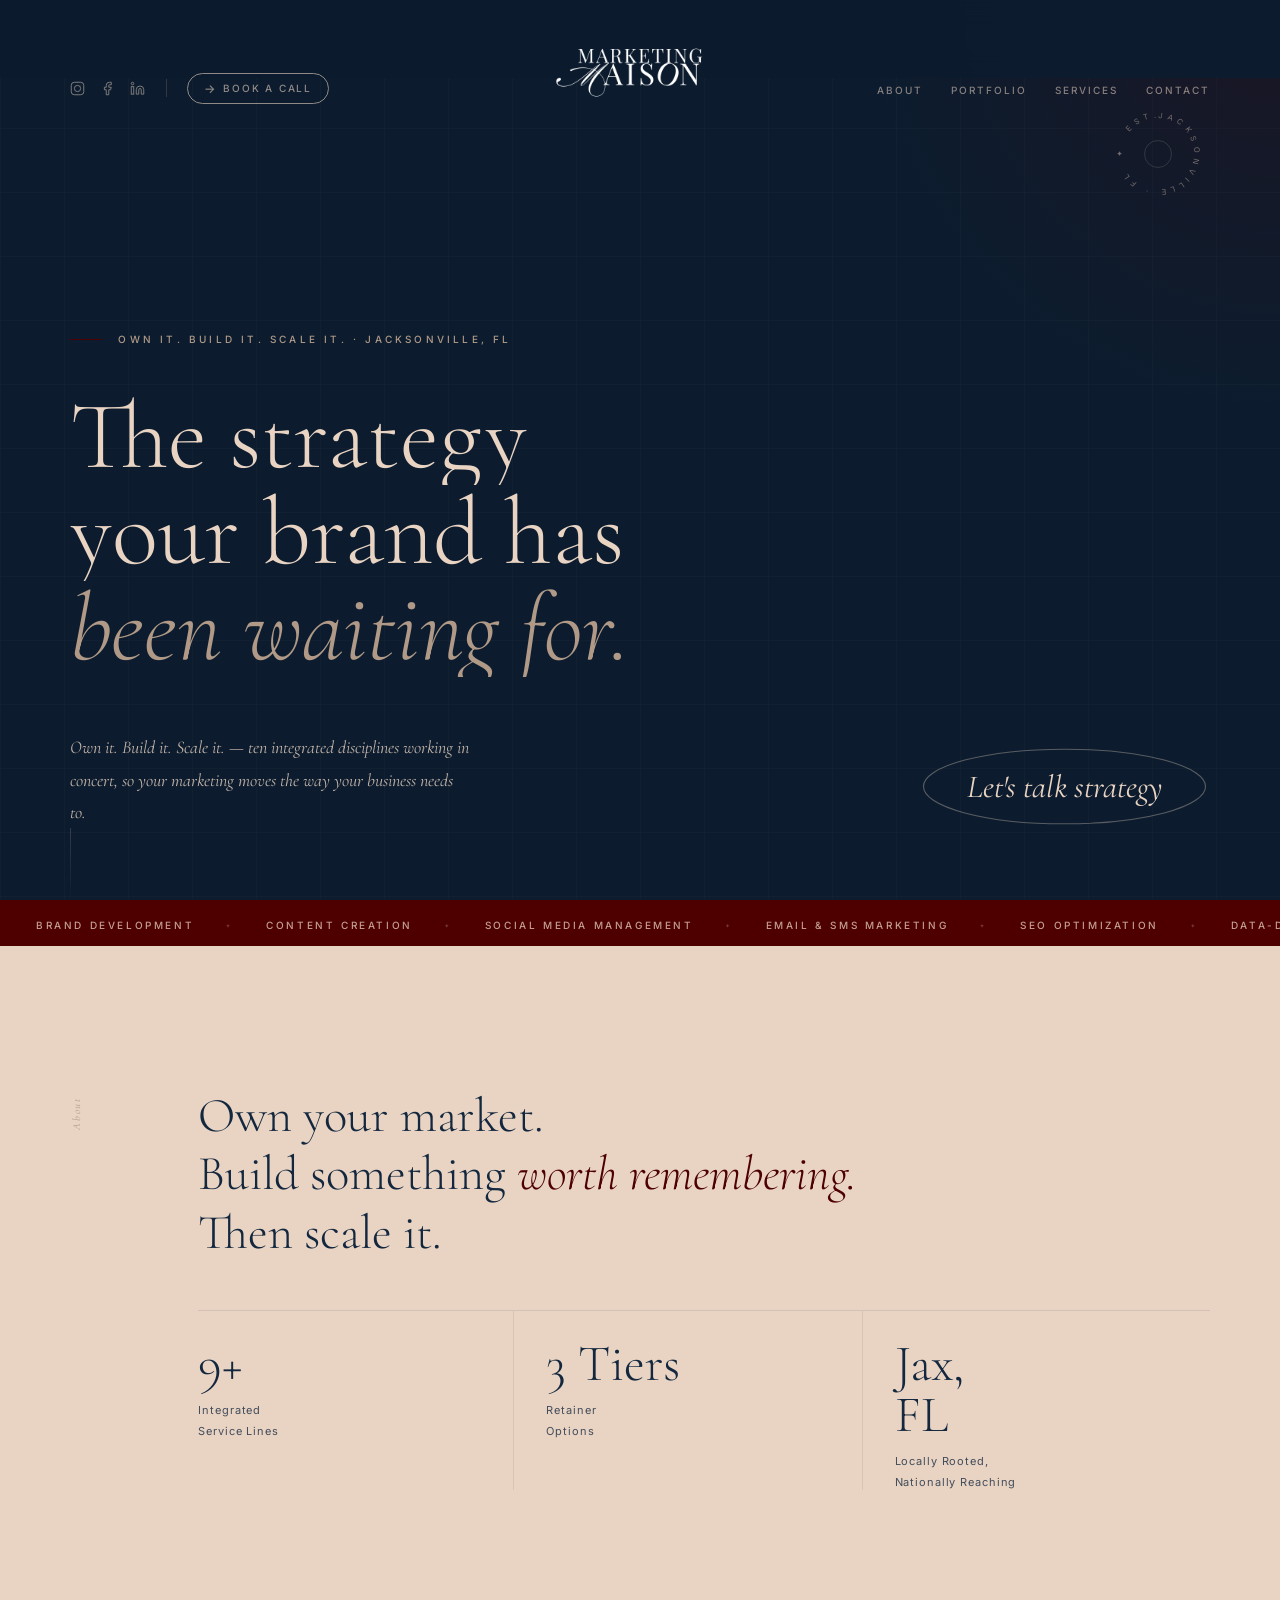
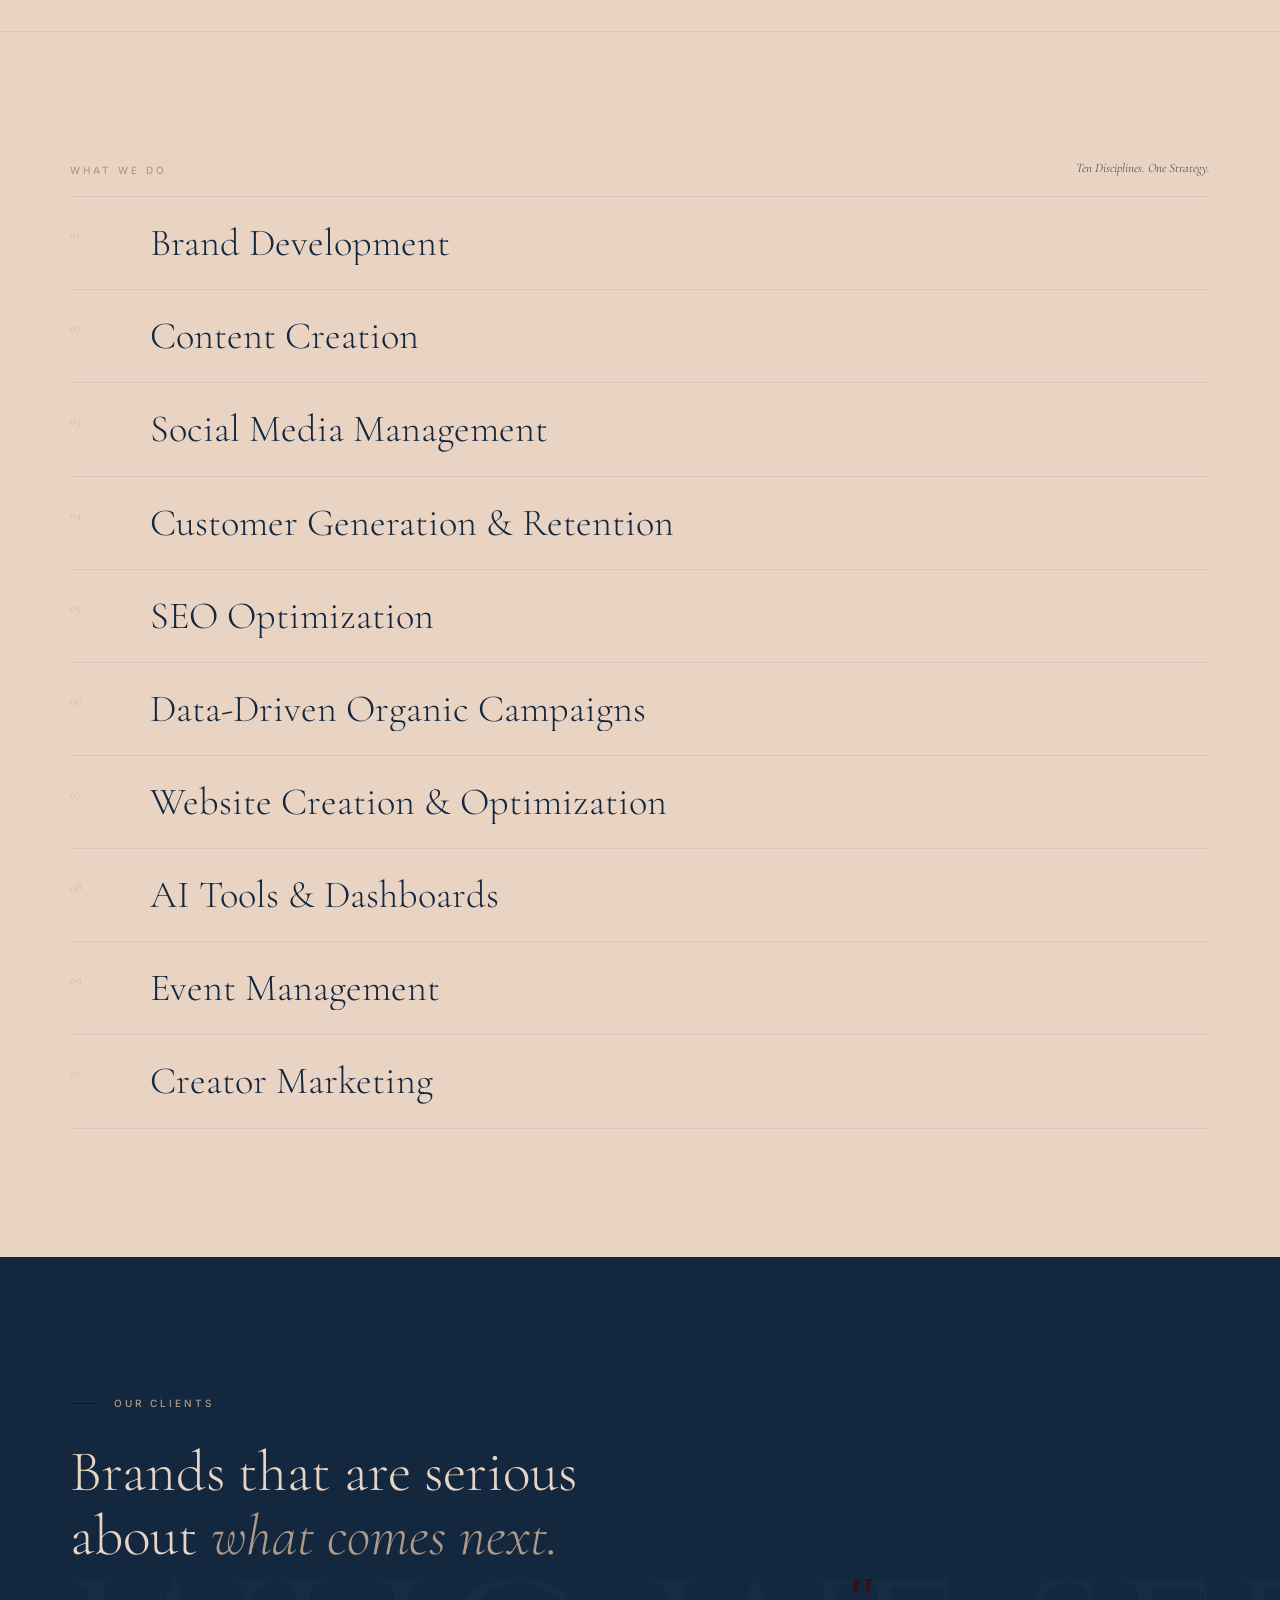
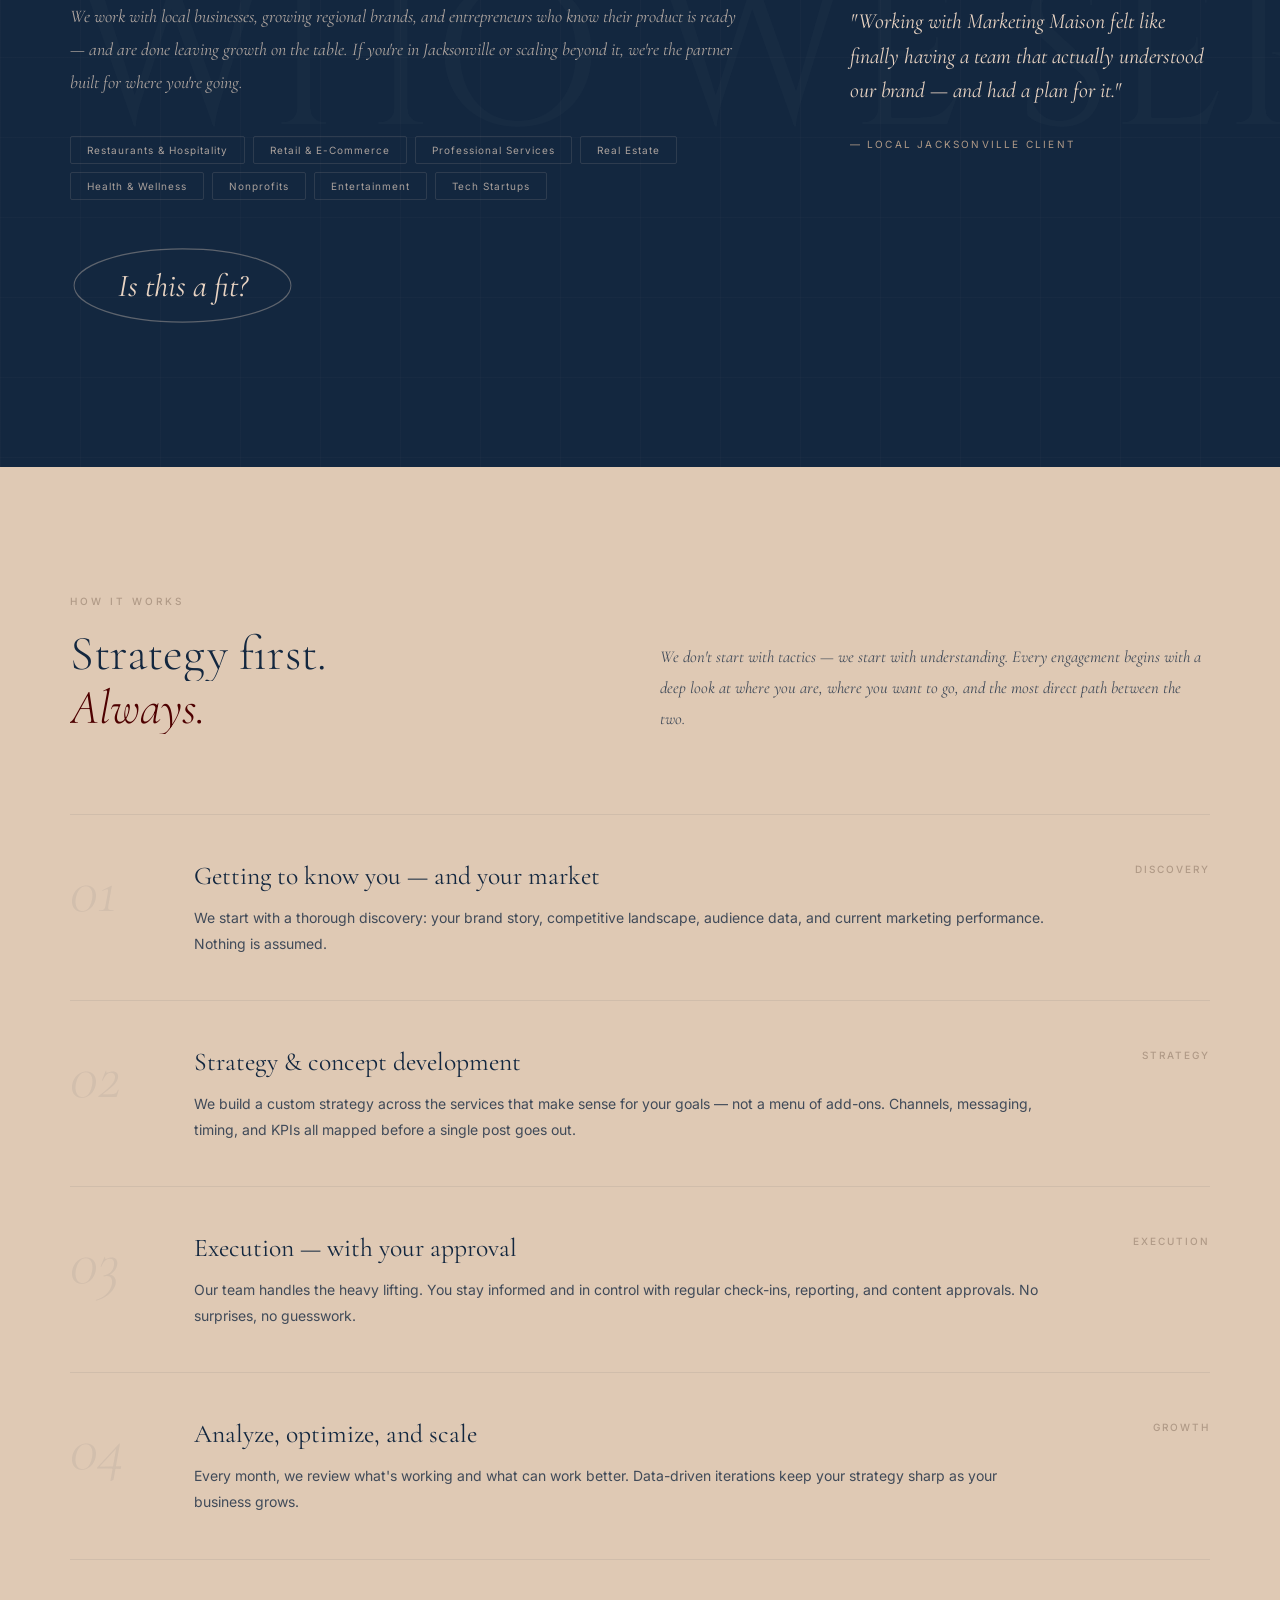
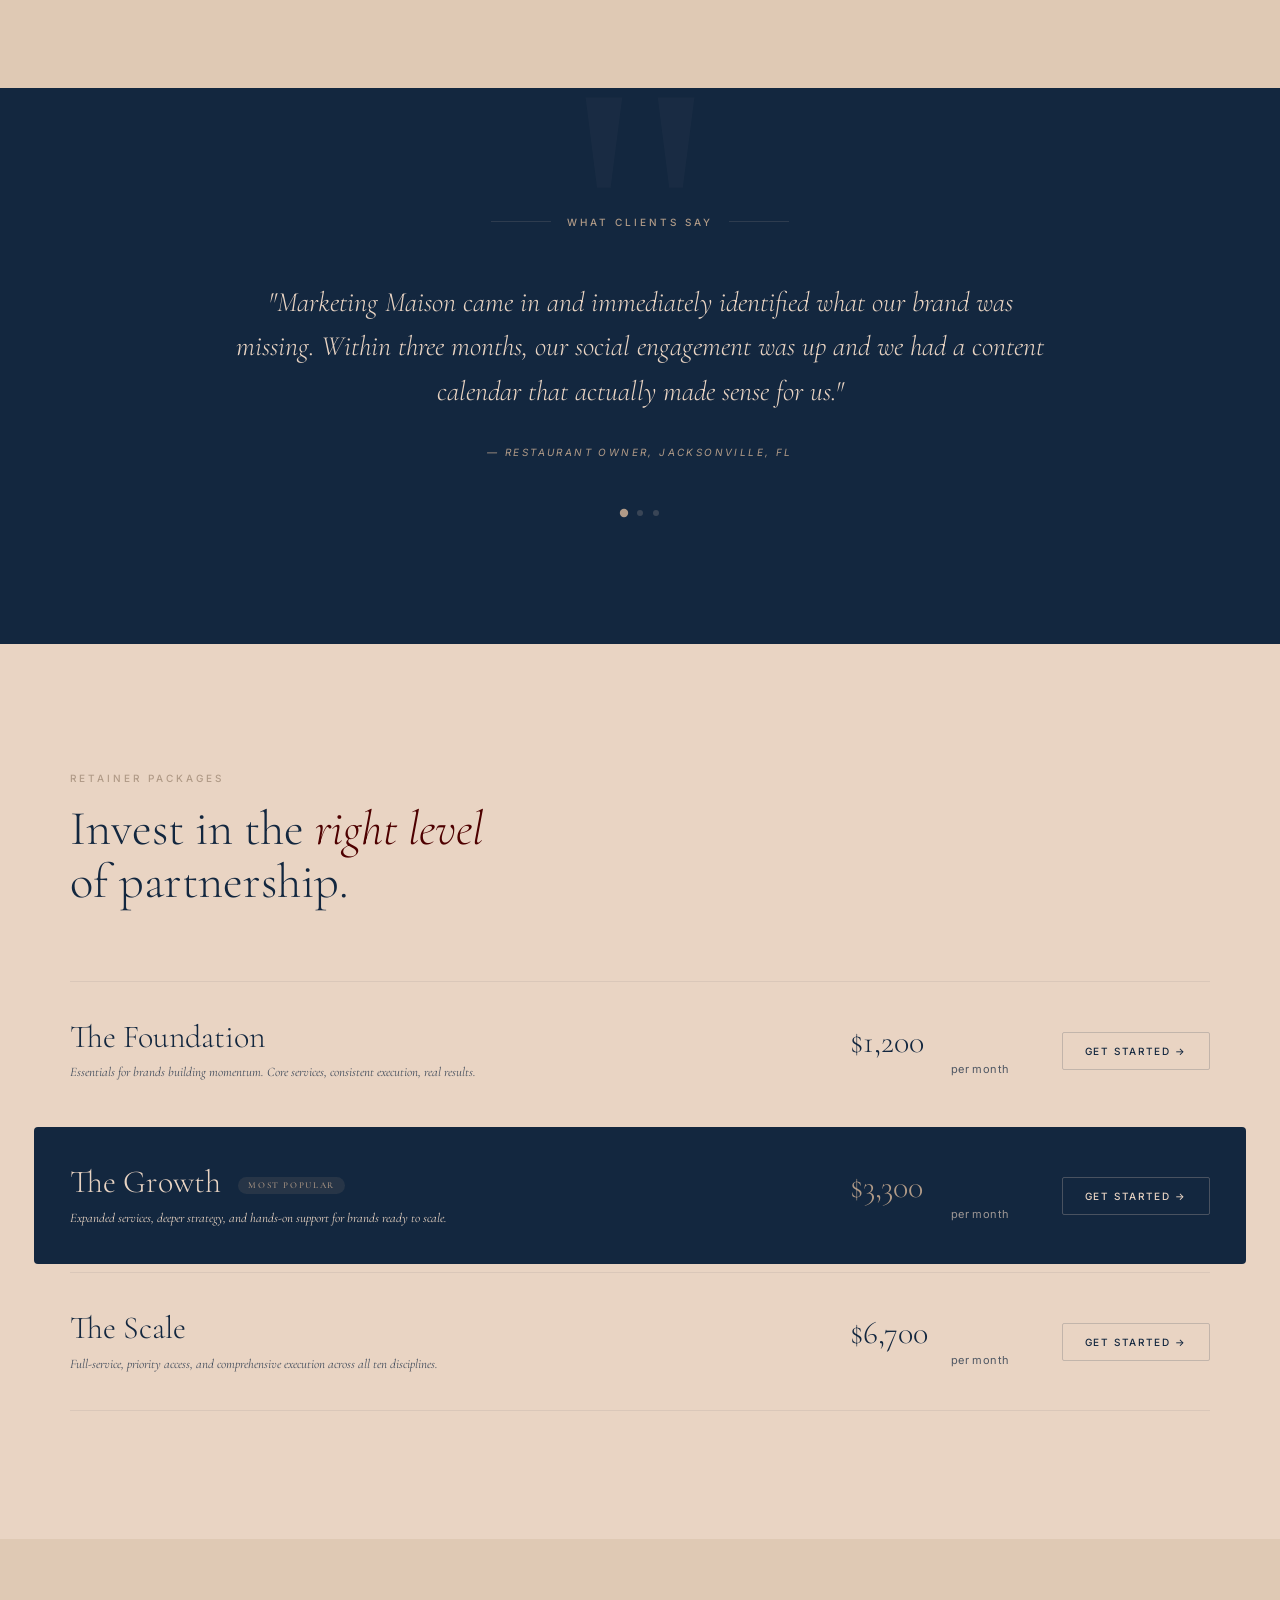
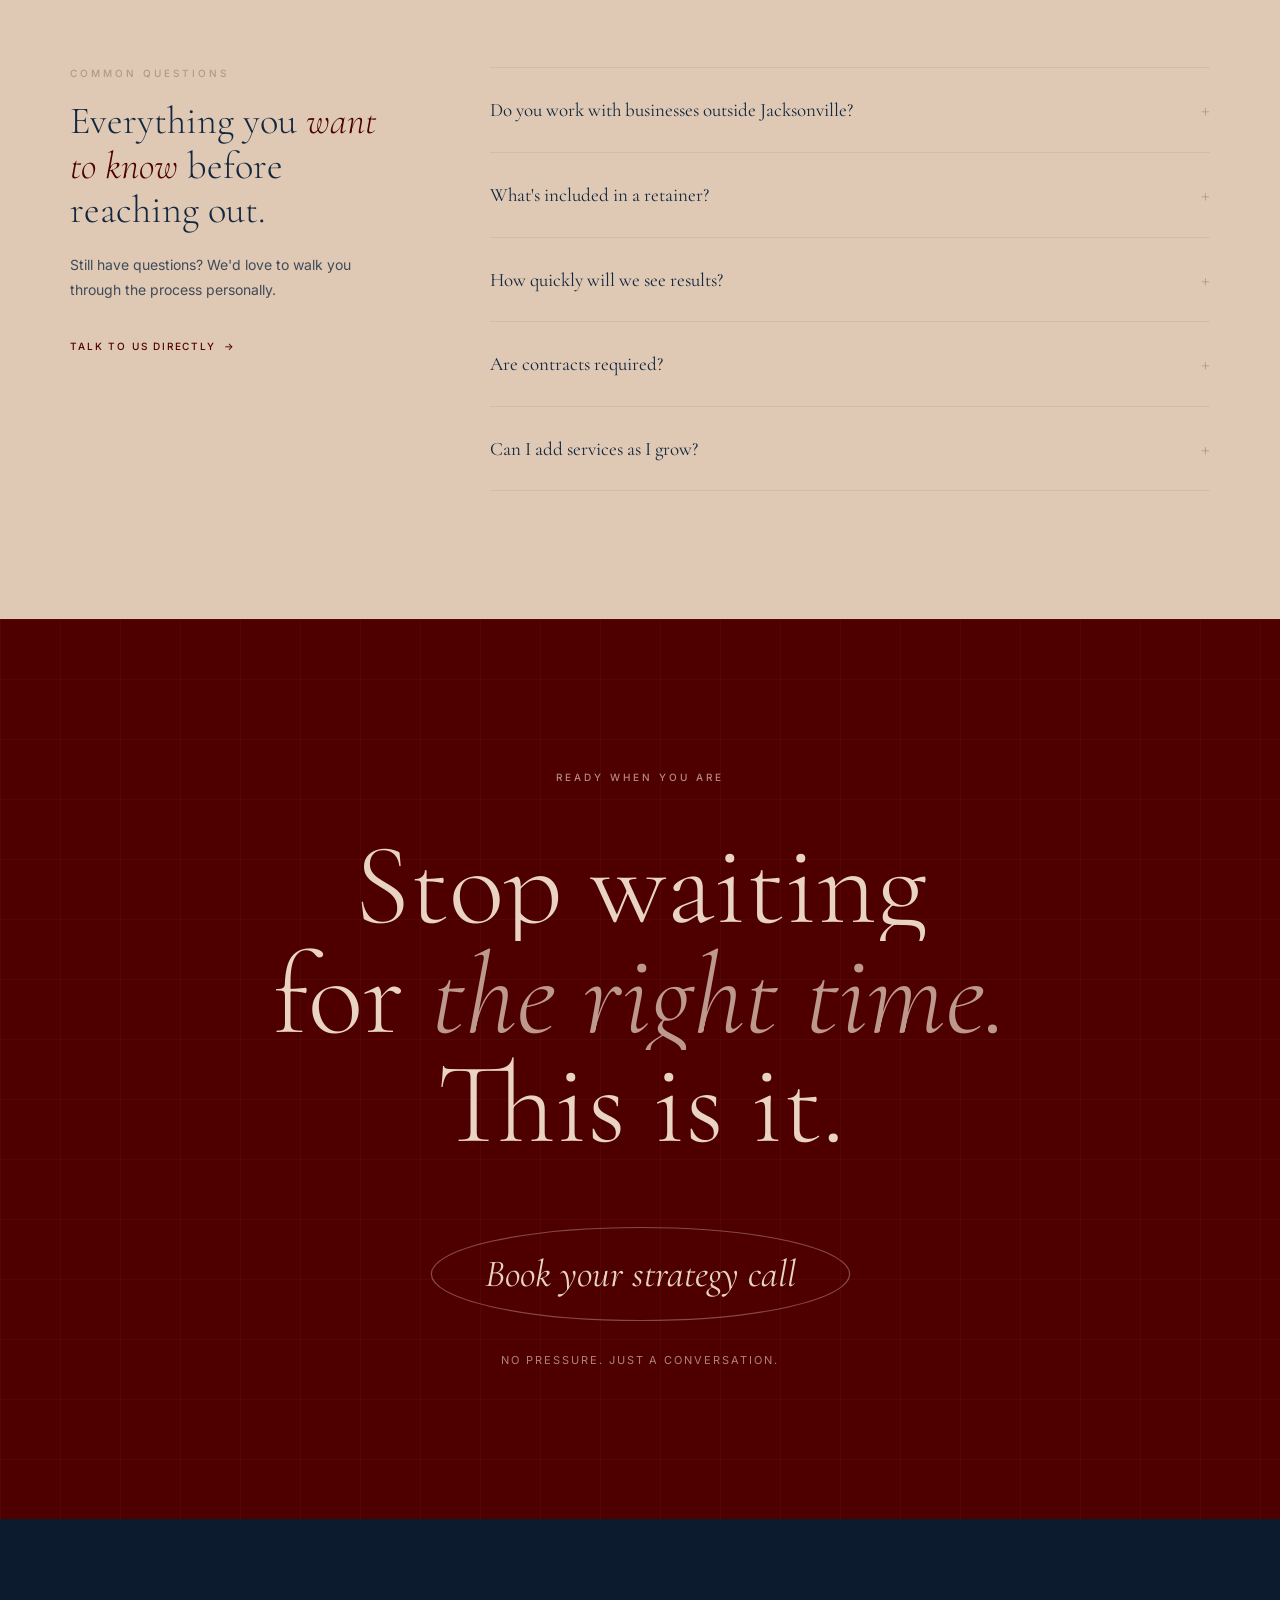
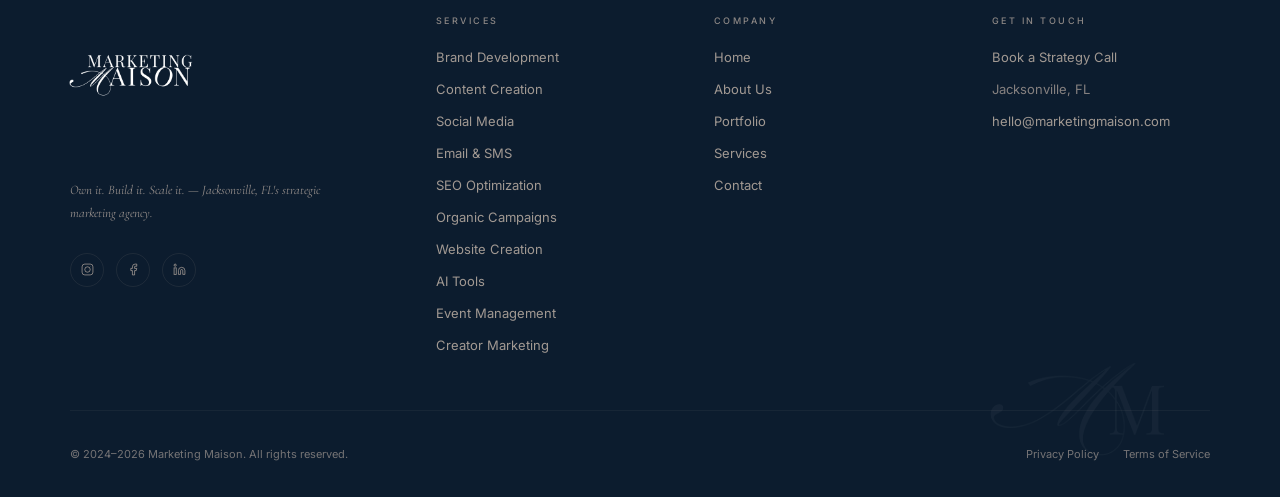
==== commit d93de3bd: "Add files via upload" ====
--- a/index.html
+++ b/index.html
@@ -4,13 +4,13 @@
   <meta charset="UTF-8" />
   <meta name="viewport" content="width=device-width, initial-scale=1.0" />
   <title>Marketing Maison — Strategic Marketing Agency · Jacksonville, FL</title>
-  <meta name="description" content="Marketing Maison — Own it. Build it. Scale it. Full-service strategic marketing agency in Jacksonville, FL. Nine integrated service lines including social media, SEO, content, email campaigns, and website creation." />
+  <meta name="description" content="Marketing Maison — Own it. Build it. Scale it. Full-service strategic marketing agency in Jacksonville, FL. Ten integrated service lines including social media, SEO, content, email campaigns, and website creation." />
   <meta name="keywords" content="marketing agency Jacksonville FL, social media management Jacksonville, SEO Jacksonville, email marketing Florida, branding agency Jacksonville" />
   <link rel="canonical" href="https://marketingmaison.com/" />
 
   <!-- Open Graph -->
   <meta property="og:title" content="Marketing Maison — Strategic Marketing Agency" />
-  <meta property="og:description" content="Own it. Build it. Scale it. Nine integrated disciplines. One strategic partner. Based in Jacksonville, FL." />
+  <meta property="og:description" content="Own it. Build it. Scale it. Ten integrated disciplines. One strategic partner. Based in Jacksonville, FL." />
   <meta property="og:type" content="website" />
   <meta property="og:url" content="https://marketingmaison.com/" />
   <meta property="og:image" content="https://marketingmaison.com/assets/og-image.jpg" />
@@ -27,7 +27,7 @@
     "@type": "MarketingAgency",
     "name": "Marketing Maison",
     "url": "https://marketingmaison.com",
-    "description": "Full-service strategic marketing agency in Jacksonville, FL offering nine integrated service lines.",
+    "description": "Full-service strategic marketing agency in Jacksonville, FL offering ten integrated service lines.",
     "address": {
       "@type": "PostalAddress",
       "addressLocality": "Jacksonville",
@@ -47,7 +47,8 @@
         {"@type": "Offer", "itemOffered": {"@type": "Service", "name": "Data-Driven Organic Campaign Strategy"}},
         {"@type": "Offer", "itemOffered": {"@type": "Service", "name": "Website Creation & Optimization"}},
         {"@type": "Offer", "itemOffered": {"@type": "Service", "name": "AI Tools & Dashboards"}},
-        {"@type": "Offer", "itemOffered": {"@type": "Service", "name": "Event Management"}}
+        {"@type": "Offer", "itemOffered": {"@type": "Service", "name": "Event Management"}},
+        {"@type": "Offer", "itemOffered": {"@type": "Service", "name": "Creator Marketing"}}
       ]
     }
   }
@@ -141,7 +142,7 @@
         </h1>
 
         <div class="hero-bottom">
-          <p class="hero-sub">Own it. Build it. Scale it. — nine integrated disciplines working in concert, so your marketing moves the way your business needs to.</p>
+          <p class="hero-sub">Own it. Build it. Scale it. — ten integrated disciplines working in concert, so your marketing moves the way your business needs to.</p>
           <a href="contact.html" class="oval-btn" aria-label="Start your strategy with Marketing Maison">
             <svg class="oval-border" viewBox="0 0 260 80" preserveAspectRatio="none" aria-hidden="true">
               <ellipse cx="130" cy="40" rx="126" ry="36"/>
@@ -164,6 +165,7 @@
         <span class="ticker-item">Website Creation &amp; Optimization</span>
         <span class="ticker-item">AI Tools &amp; Dashboards</span>
         <span class="ticker-item">Event Management</span>
+        <span class="ticker-item">Creator Marketing</span>
         <span class="ticker-item">Brand Development</span>
         <span class="ticker-item">Content Creation</span>
         <span class="ticker-item">Social Media Management</span>
@@ -173,6 +175,7 @@
         <span class="ticker-item">Website Creation &amp; Optimization</span>
         <span class="ticker-item">AI Tools &amp; Dashboards</span>
         <span class="ticker-item">Event Management</span>
+        <span class="ticker-item">Creator Marketing</span>
       </div>
     </div>
 
@@ -211,7 +214,7 @@
       <div class="services-inner">
         <div class="services-header">
           <span class="svc-header-label" id="services-heading">What We Do</span>
-          <span class="svc-header-count">Nine Disciplines. One Strategy.</span>
+          <span class="svc-header-count">Ten Disciplines. One Strategy.</span>
         </div>
 
         <nav class="service-rows" aria-label="Service list">
@@ -284,6 +287,14 @@
             <div class="svc-row-main">
               <span class="svc-row-name">Event Management</span>
               <p class="svc-row-desc">Strategic event planning, promotion, and experiential marketing that makes your brand unforgettable.</p>
+            </div>
+            <span class="svc-row-arrow" aria-hidden="true">→</span>
+          </a>
+          <a href="services.html#creator-marketing" class="svc-row" data-fade>
+            <span class="svc-row-num" aria-hidden="true">10</span>
+            <div class="svc-row-main">
+              <span class="svc-row-name">Creator Marketing</span>
+              <p class="svc-row-desc">Personal brand strategy, partnership positioning, and media kit development for creators ready to scale.</p>
             </div>
             <span class="svc-row-arrow" aria-hidden="true">→</span>
           </a>
@@ -445,7 +456,7 @@
           <article class="pr" role="listitem" data-fade>
             <div class="pr-info">
               <h3 class="pr-name">The Scale</h3>
-              <p class="pr-desc">Full-service, priority access, and comprehensive execution across all nine disciplines.</p>
+              <p class="pr-desc">Full-service, priority access, and comprehensive execution across all ten disciplines.</p>
             </div>
             <div>
               <span class="pr-price">$6,700 <small class="pr-mo">per month</small></span>
@@ -488,7 +499,7 @@
             </button>
             <div class="accordion-panel" id="faq-2" role="region">
               <div class="accordion-panel-inner">
-                Every retainer is built around your specific goals. After a discovery call, we'll recommend which of our nine service lines make sense for you and at what capacity. There's no one-size-fits-all — only what actually moves the needle for your business.
+                Every retainer is built around your specific goals. After a discovery call, we'll recommend which of our ten service lines make sense for you and at what capacity. There's no one-size-fits-all — only what actually moves the needle for your business.
               </div>
             </div>
           </div>
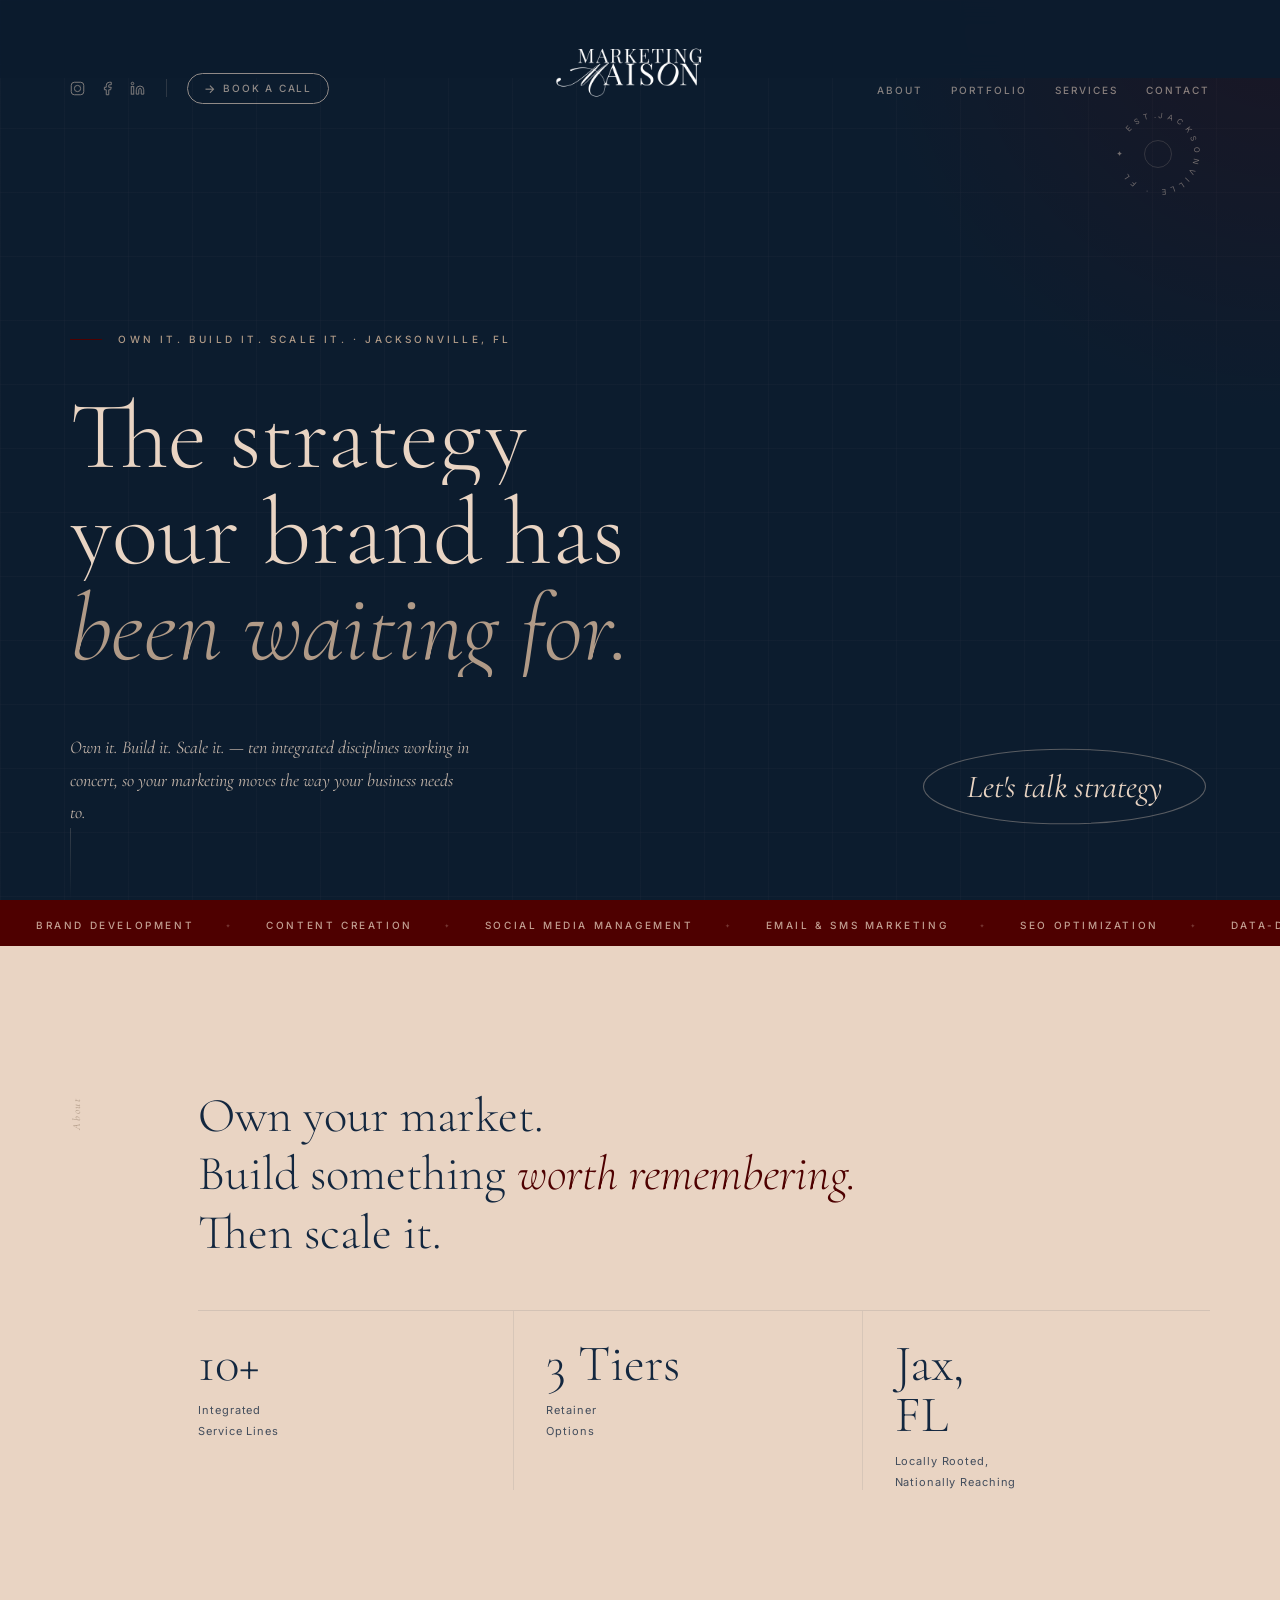
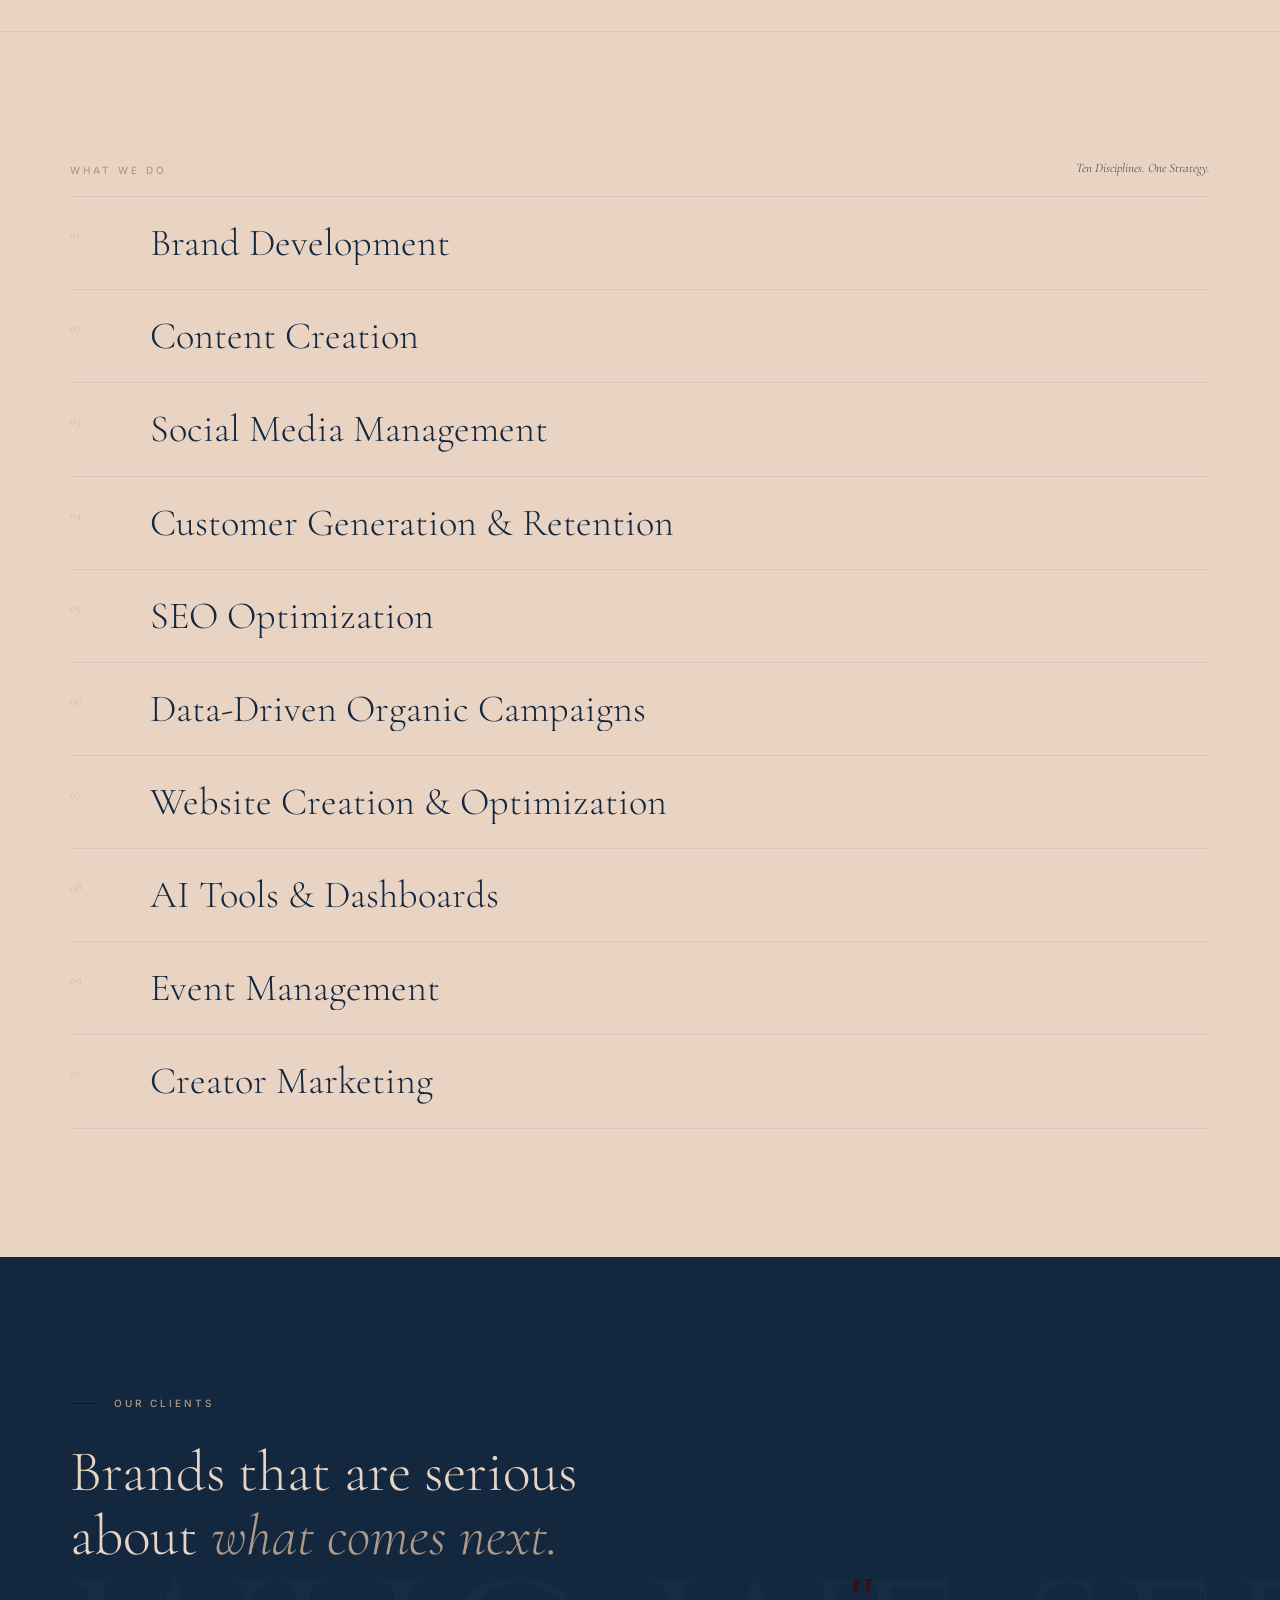
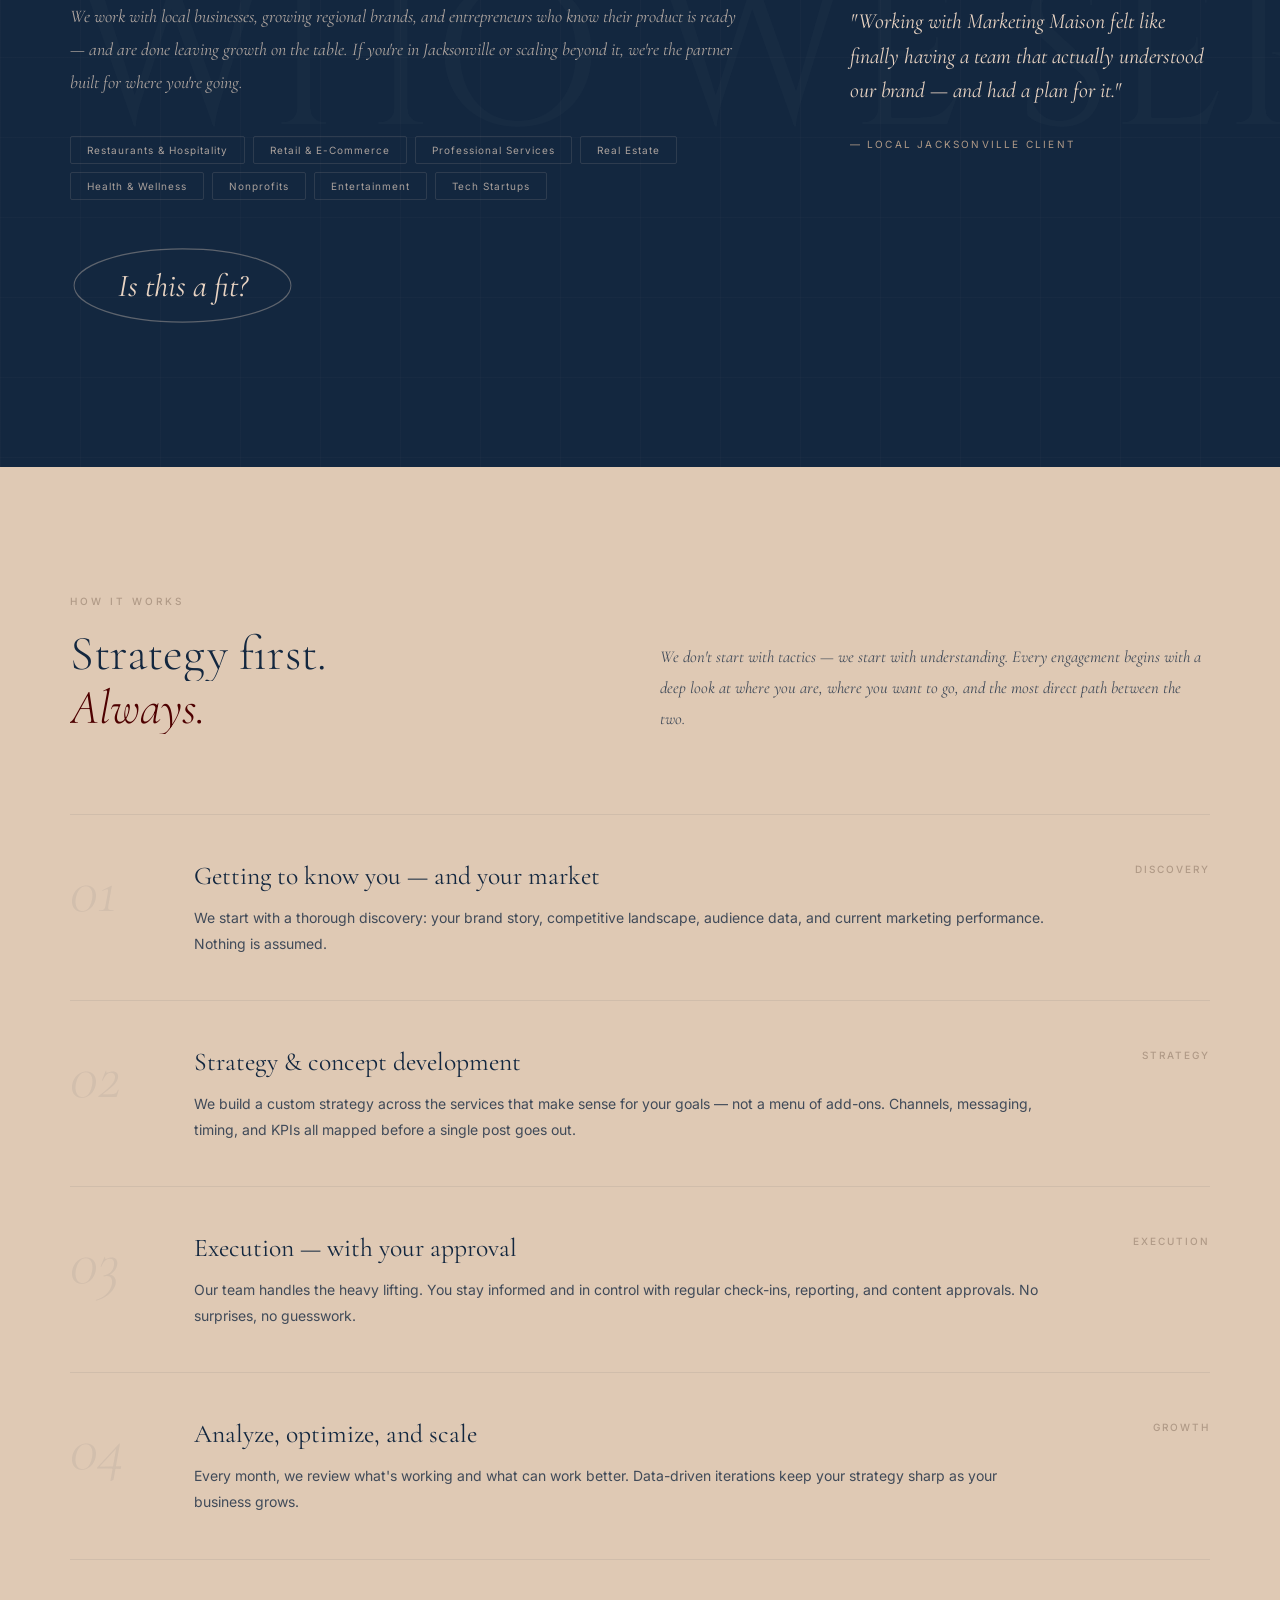
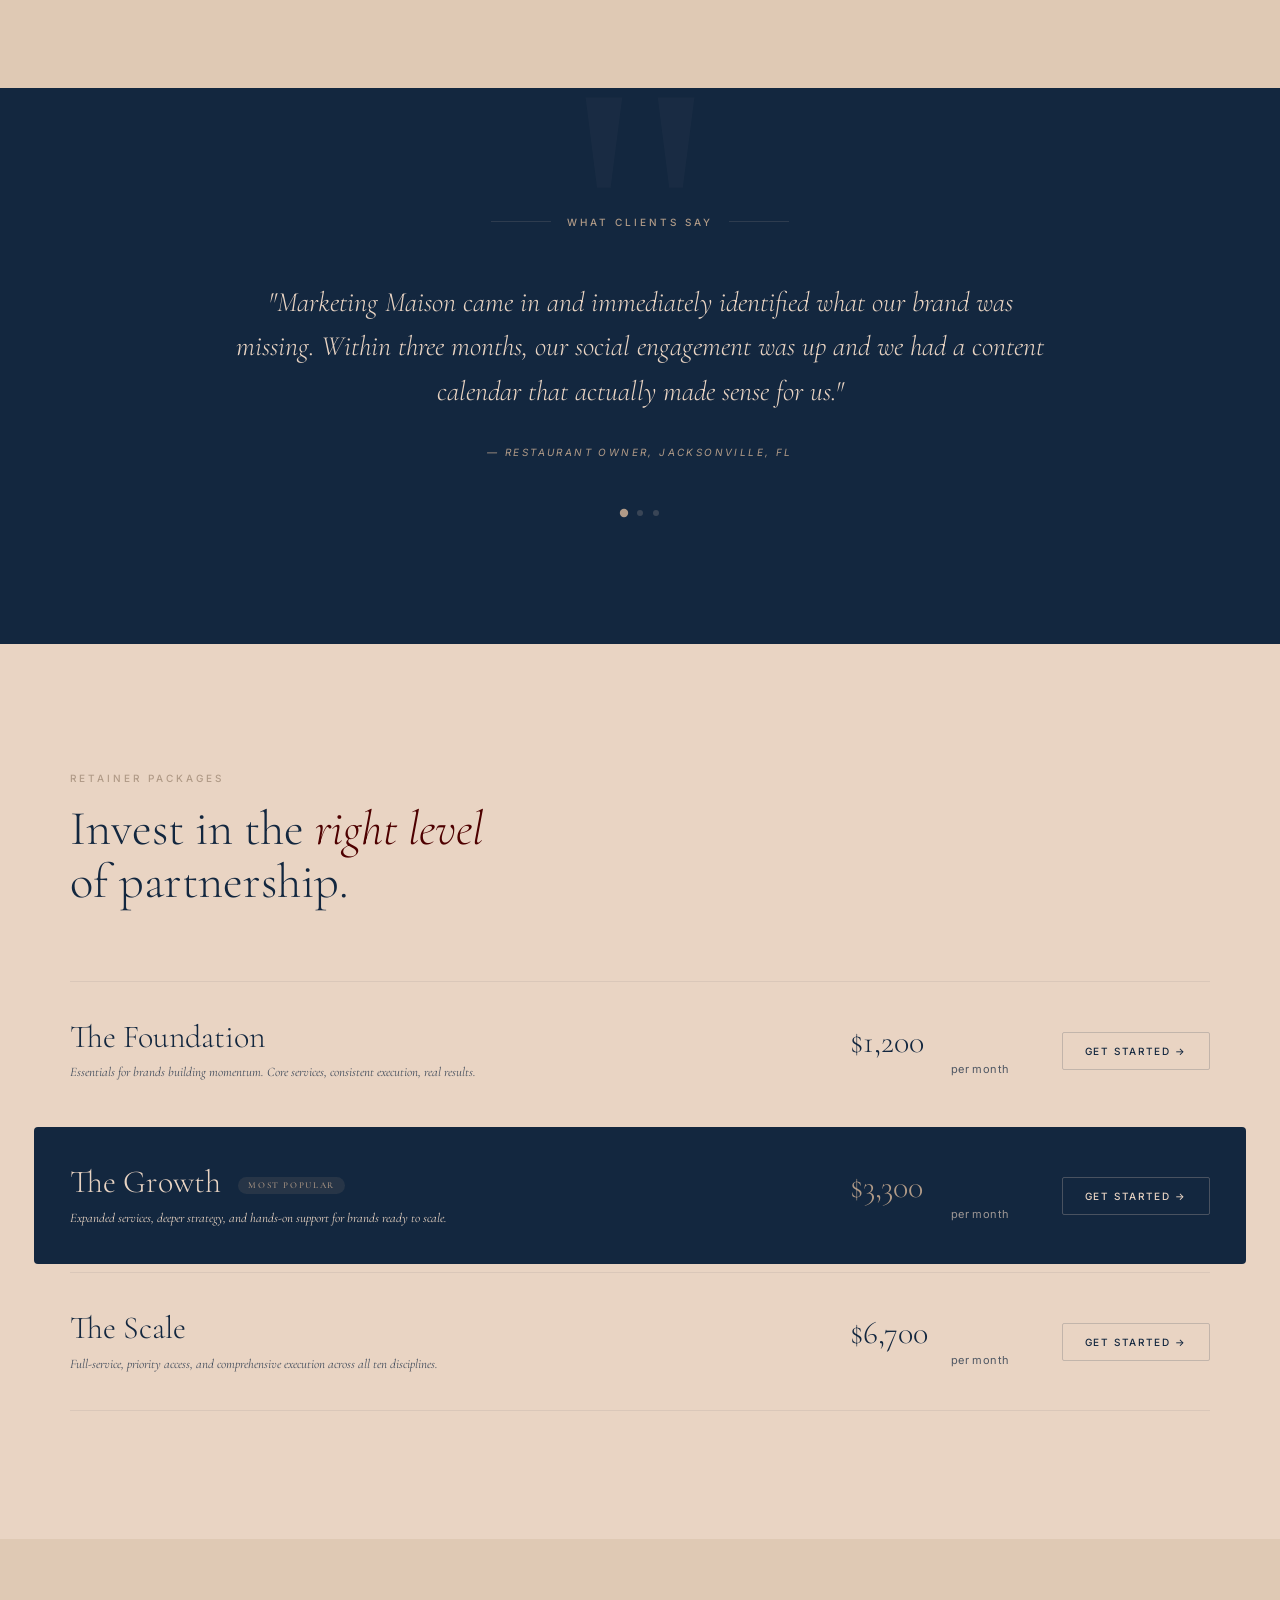
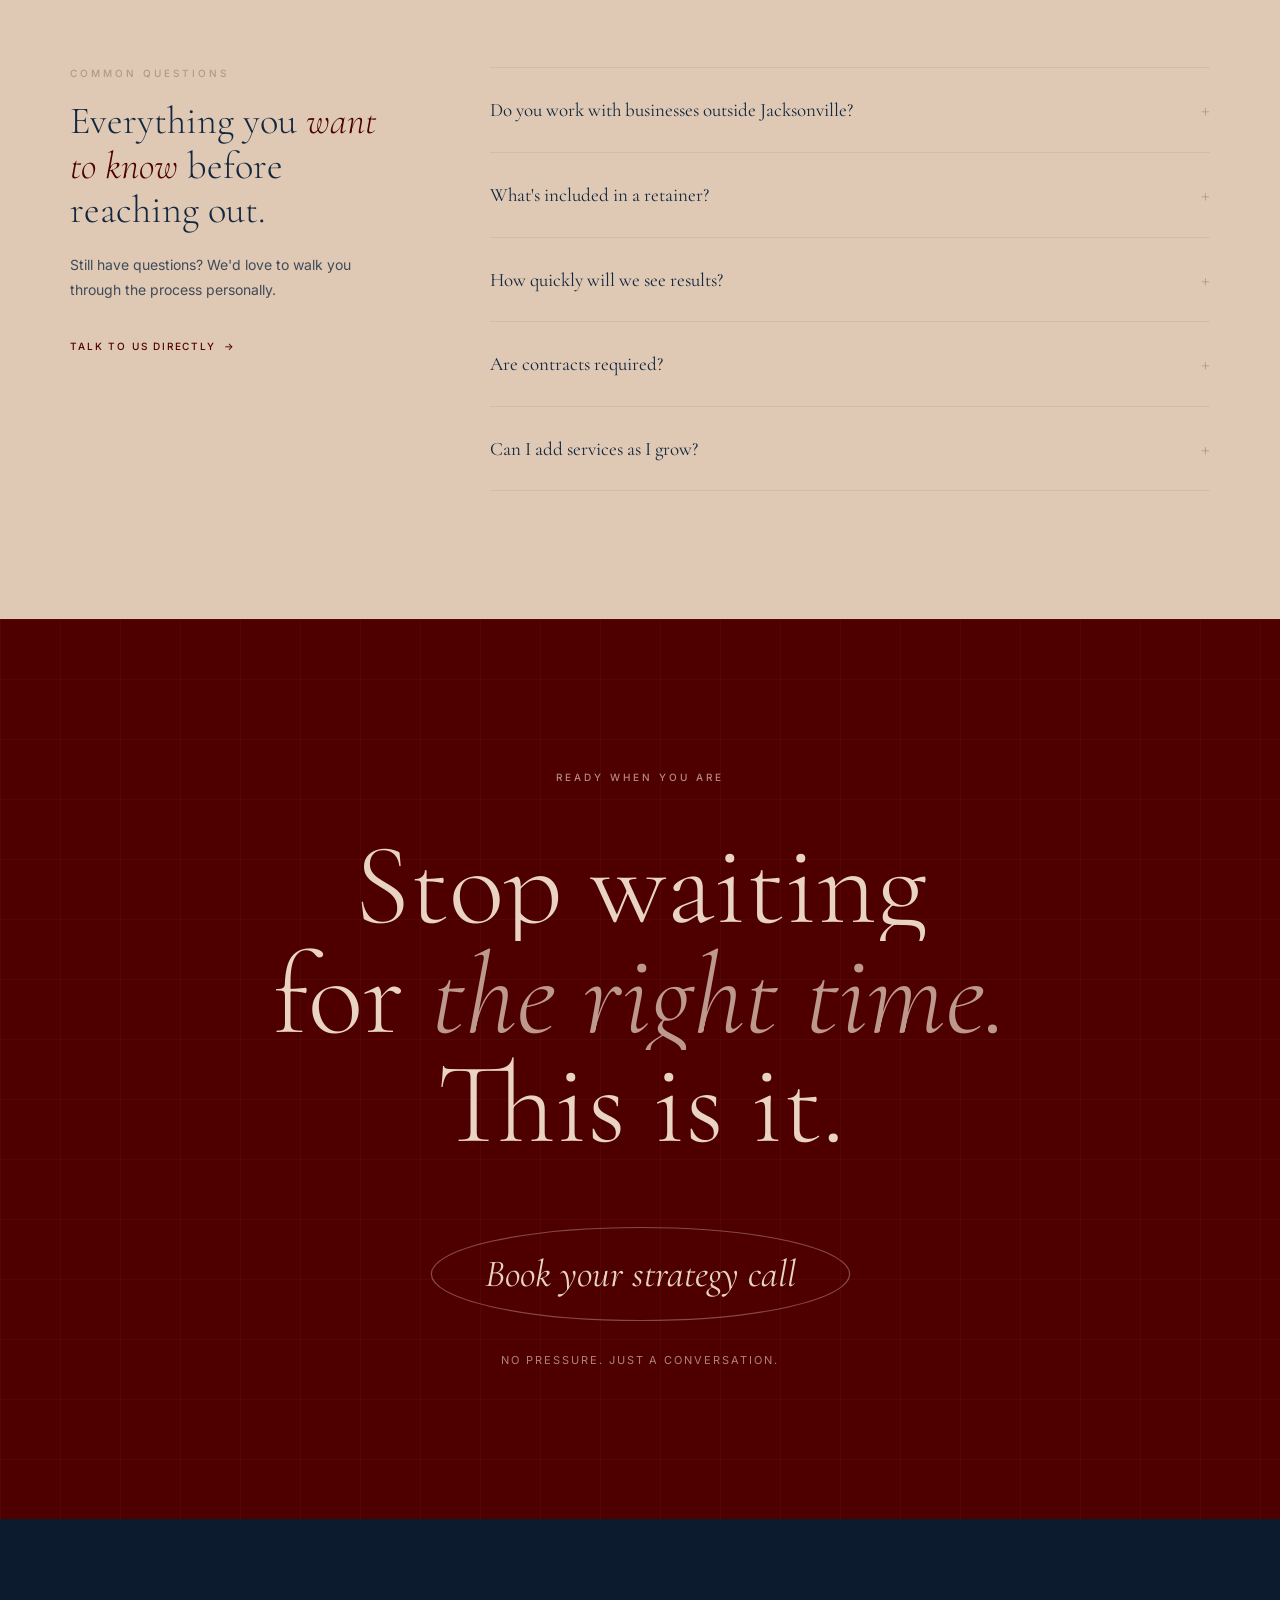
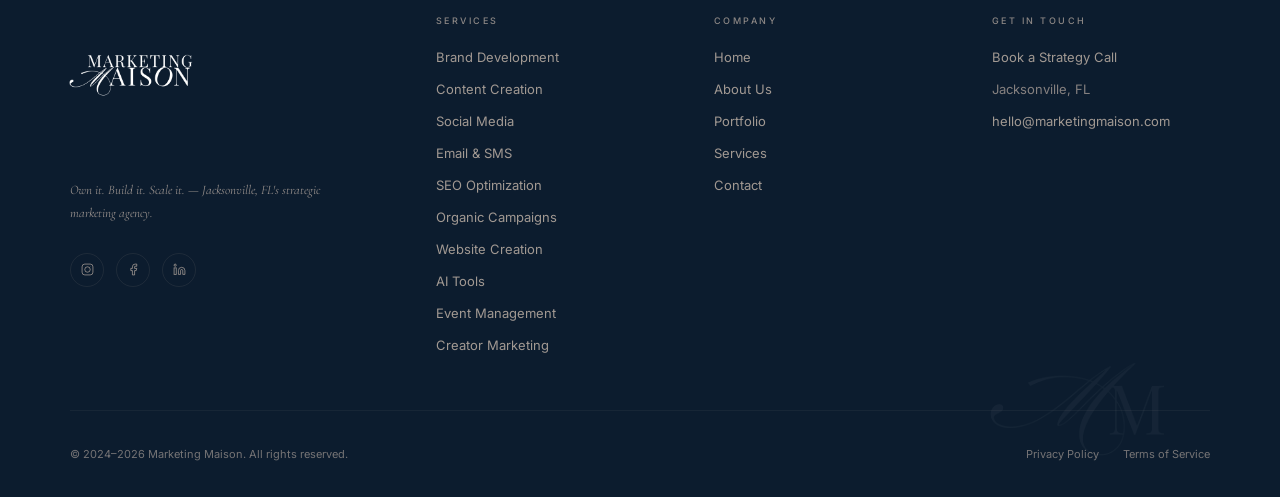
==== commit de0762cc: "Add files via upload" ====
--- a/index.html
+++ b/index.html
@@ -193,7 +193,7 @@
           </h2>
           <div class="statement-stats">
             <div class="stat-col" data-fade>
-              <span class="stat-num" data-count="9" data-suffix="+">9+</span>
+              <span class="stat-num" data-count="10" data-suffix="+">10+</span>
               <span class="stat-label">Integrated<br>Service Lines</span>
             </div>
             <div class="stat-col" data-fade data-fade-d1>
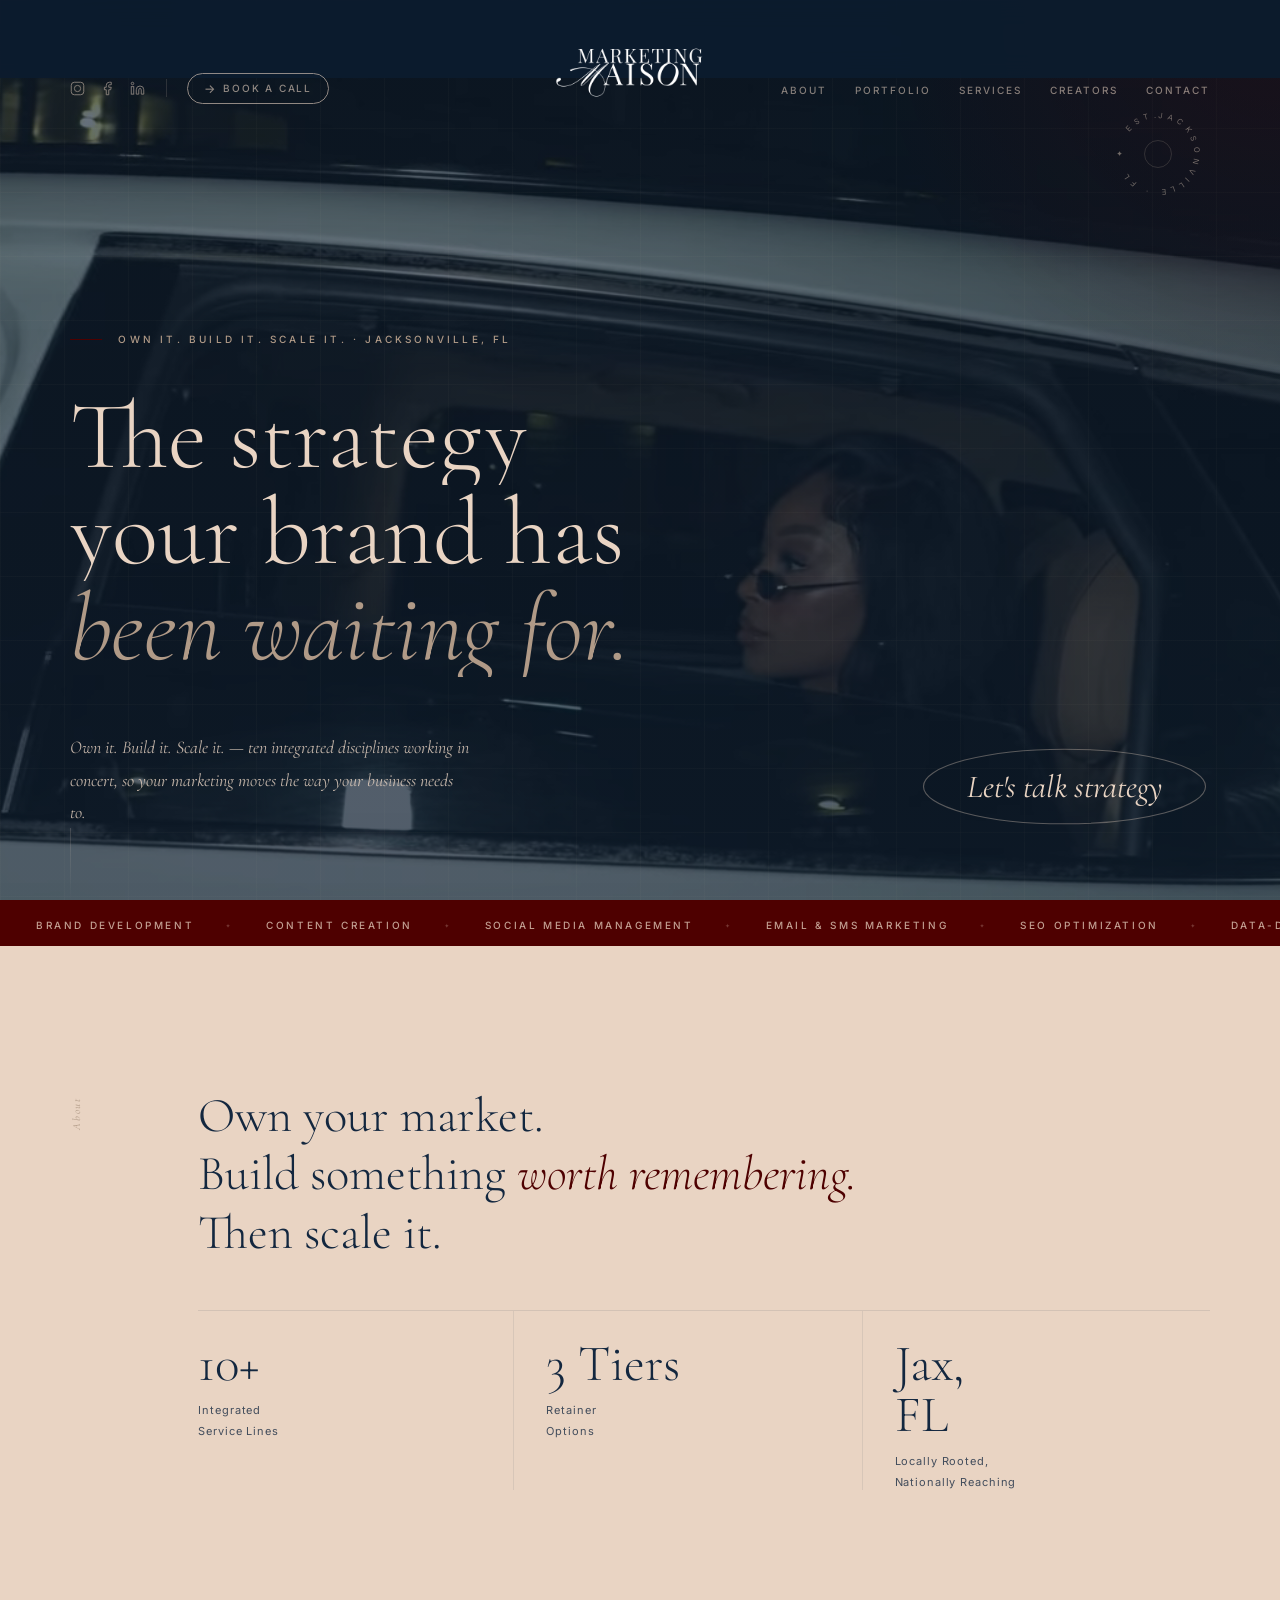
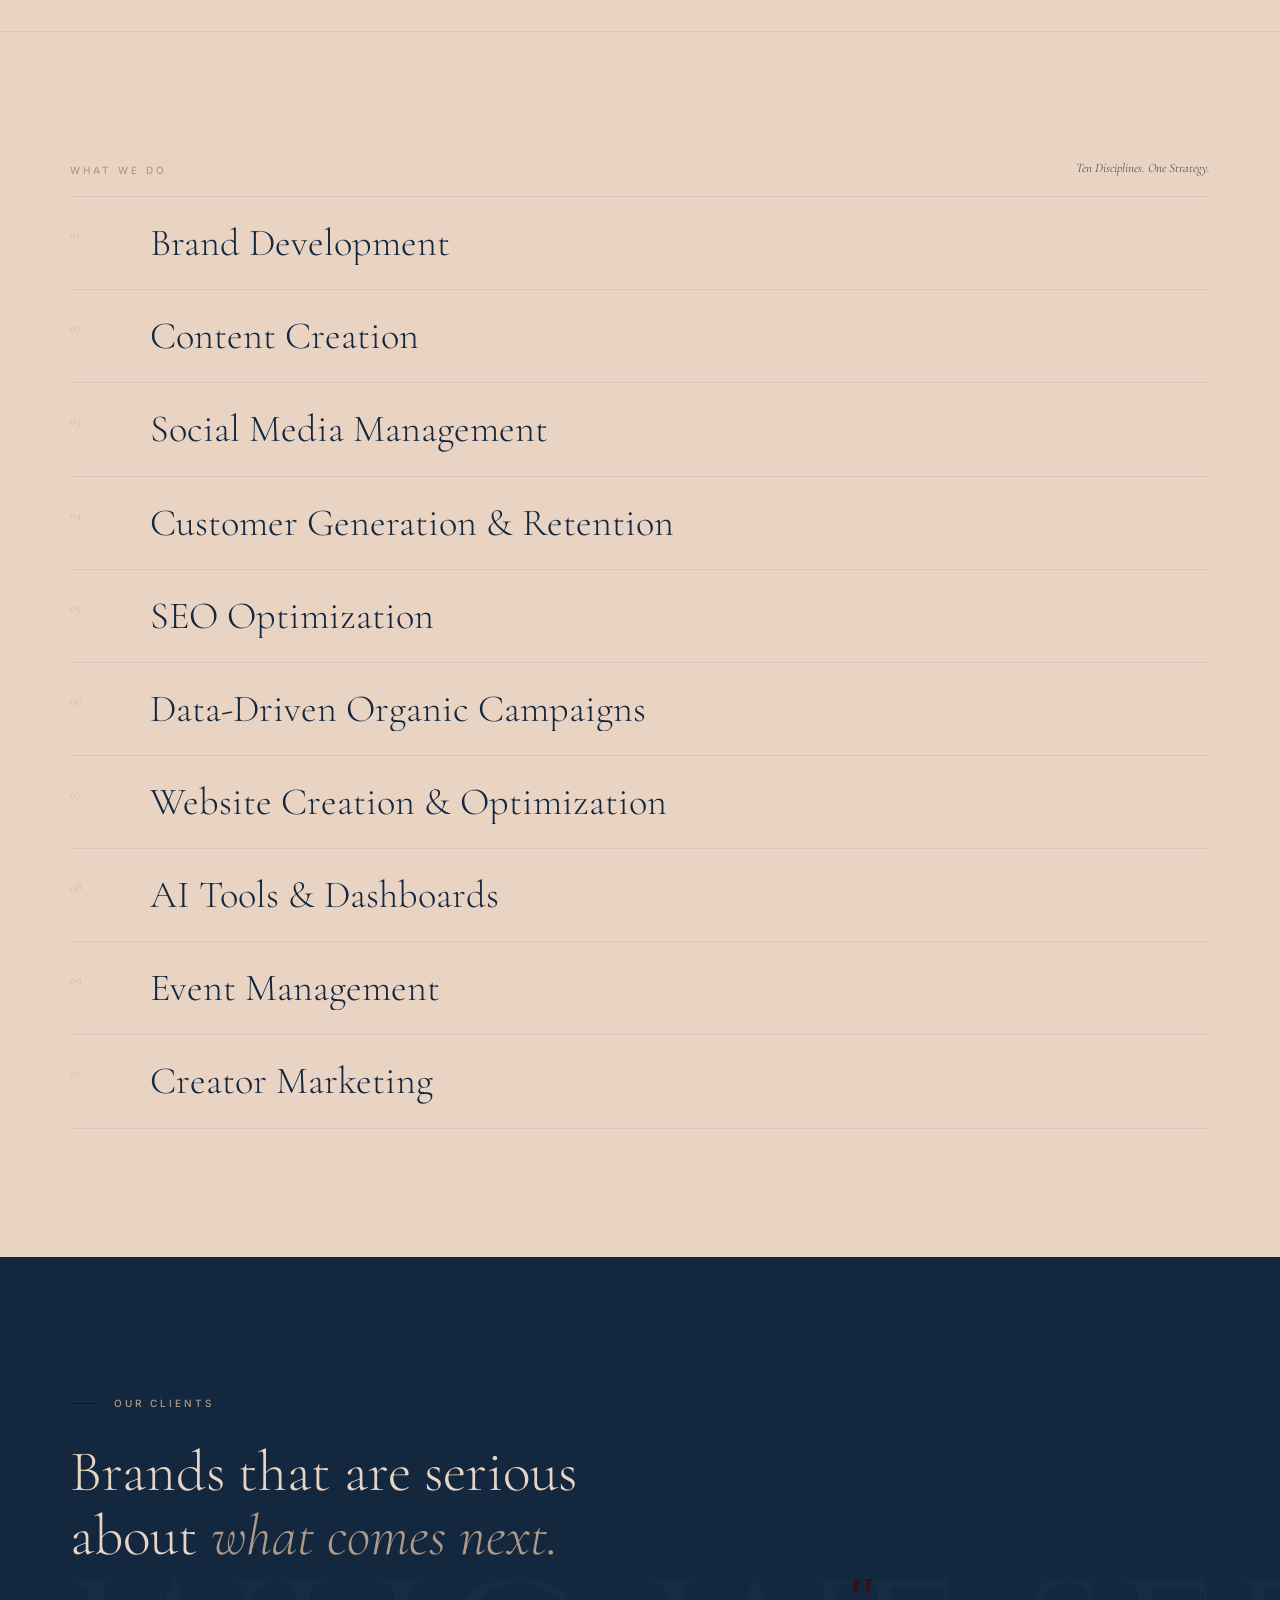
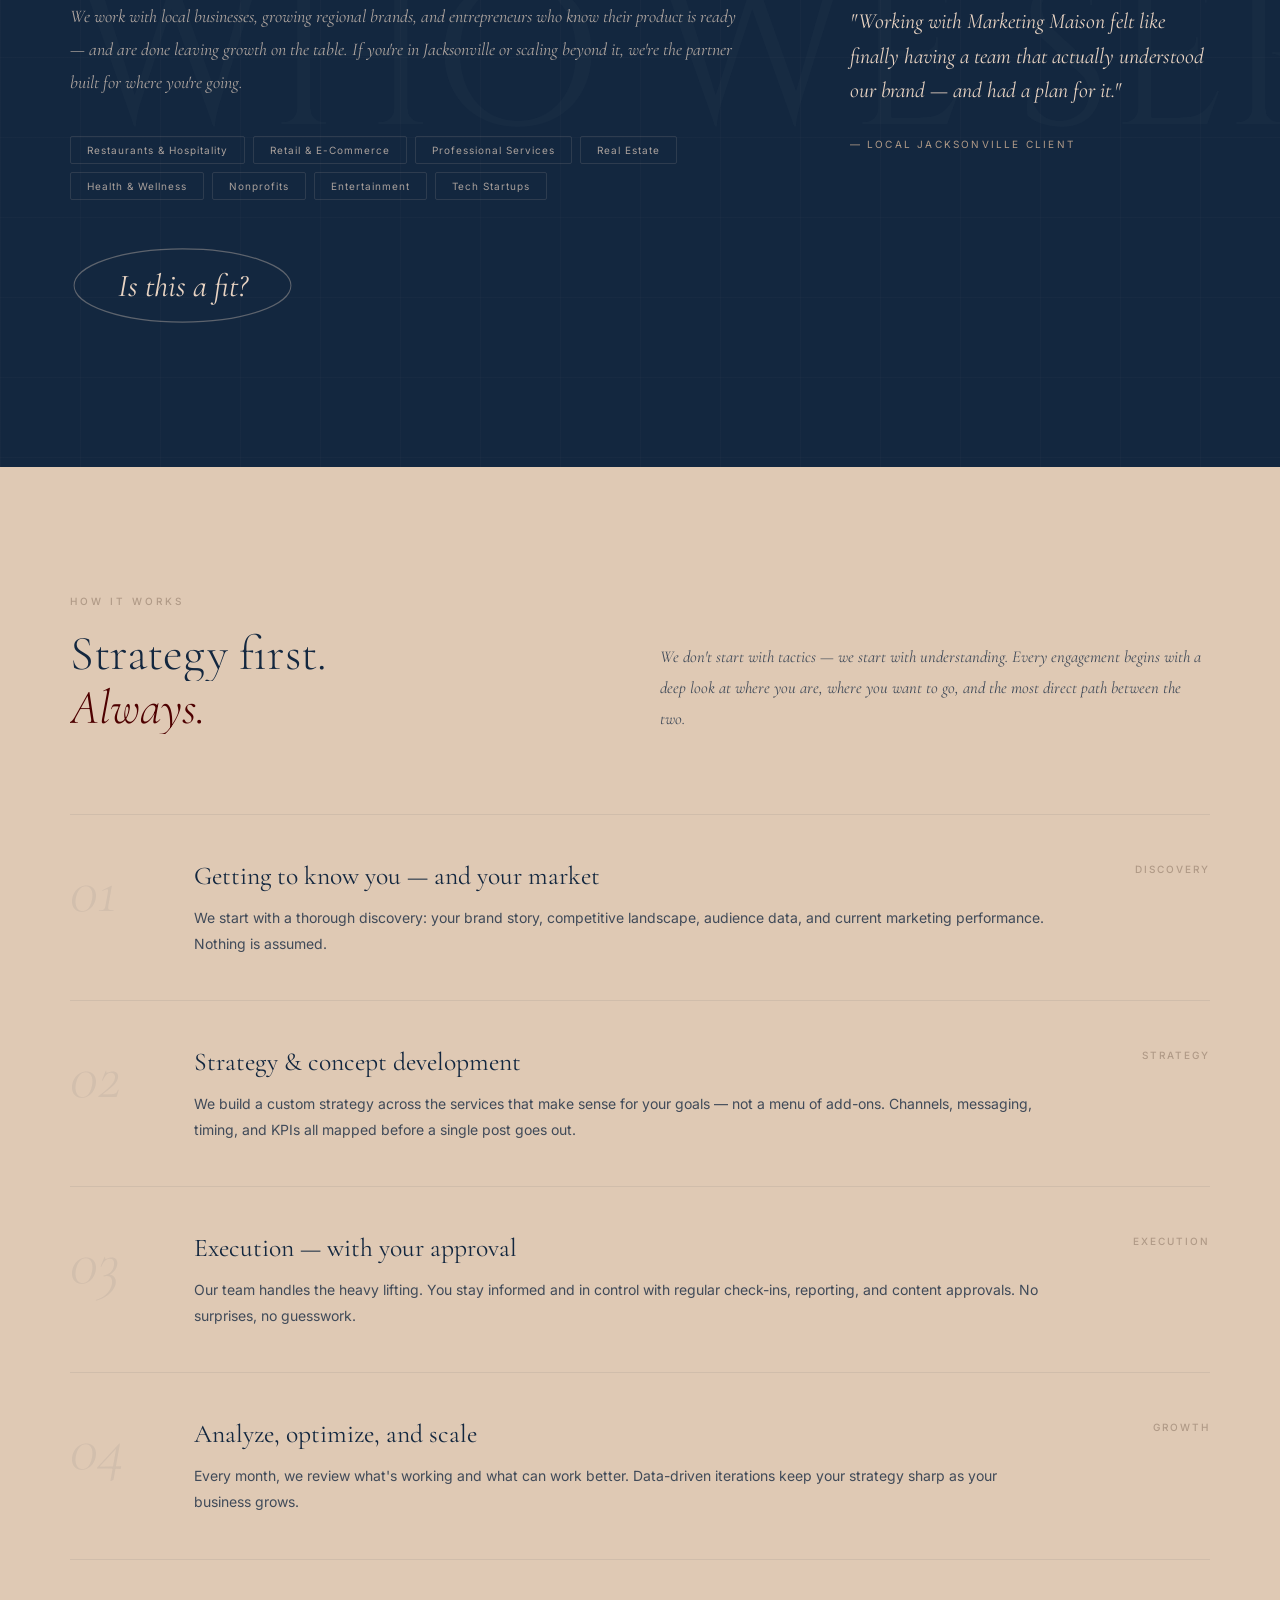
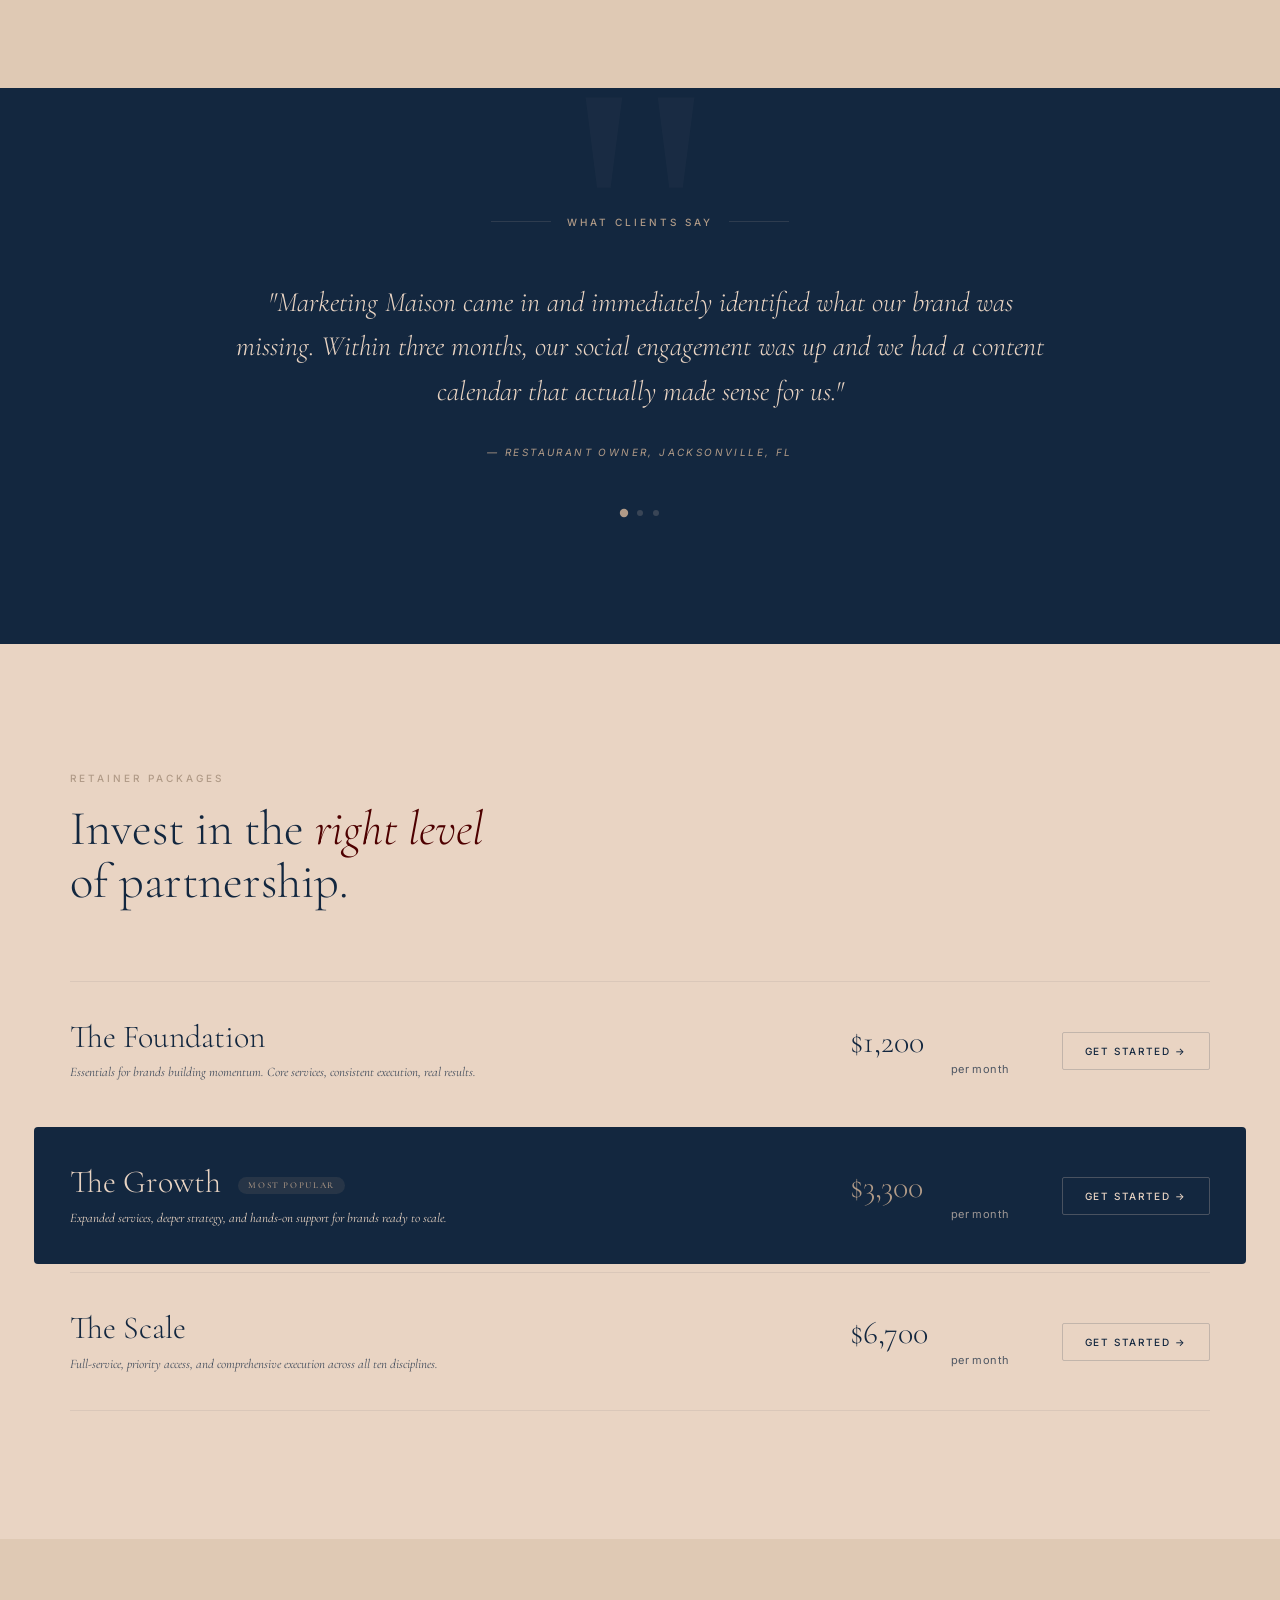
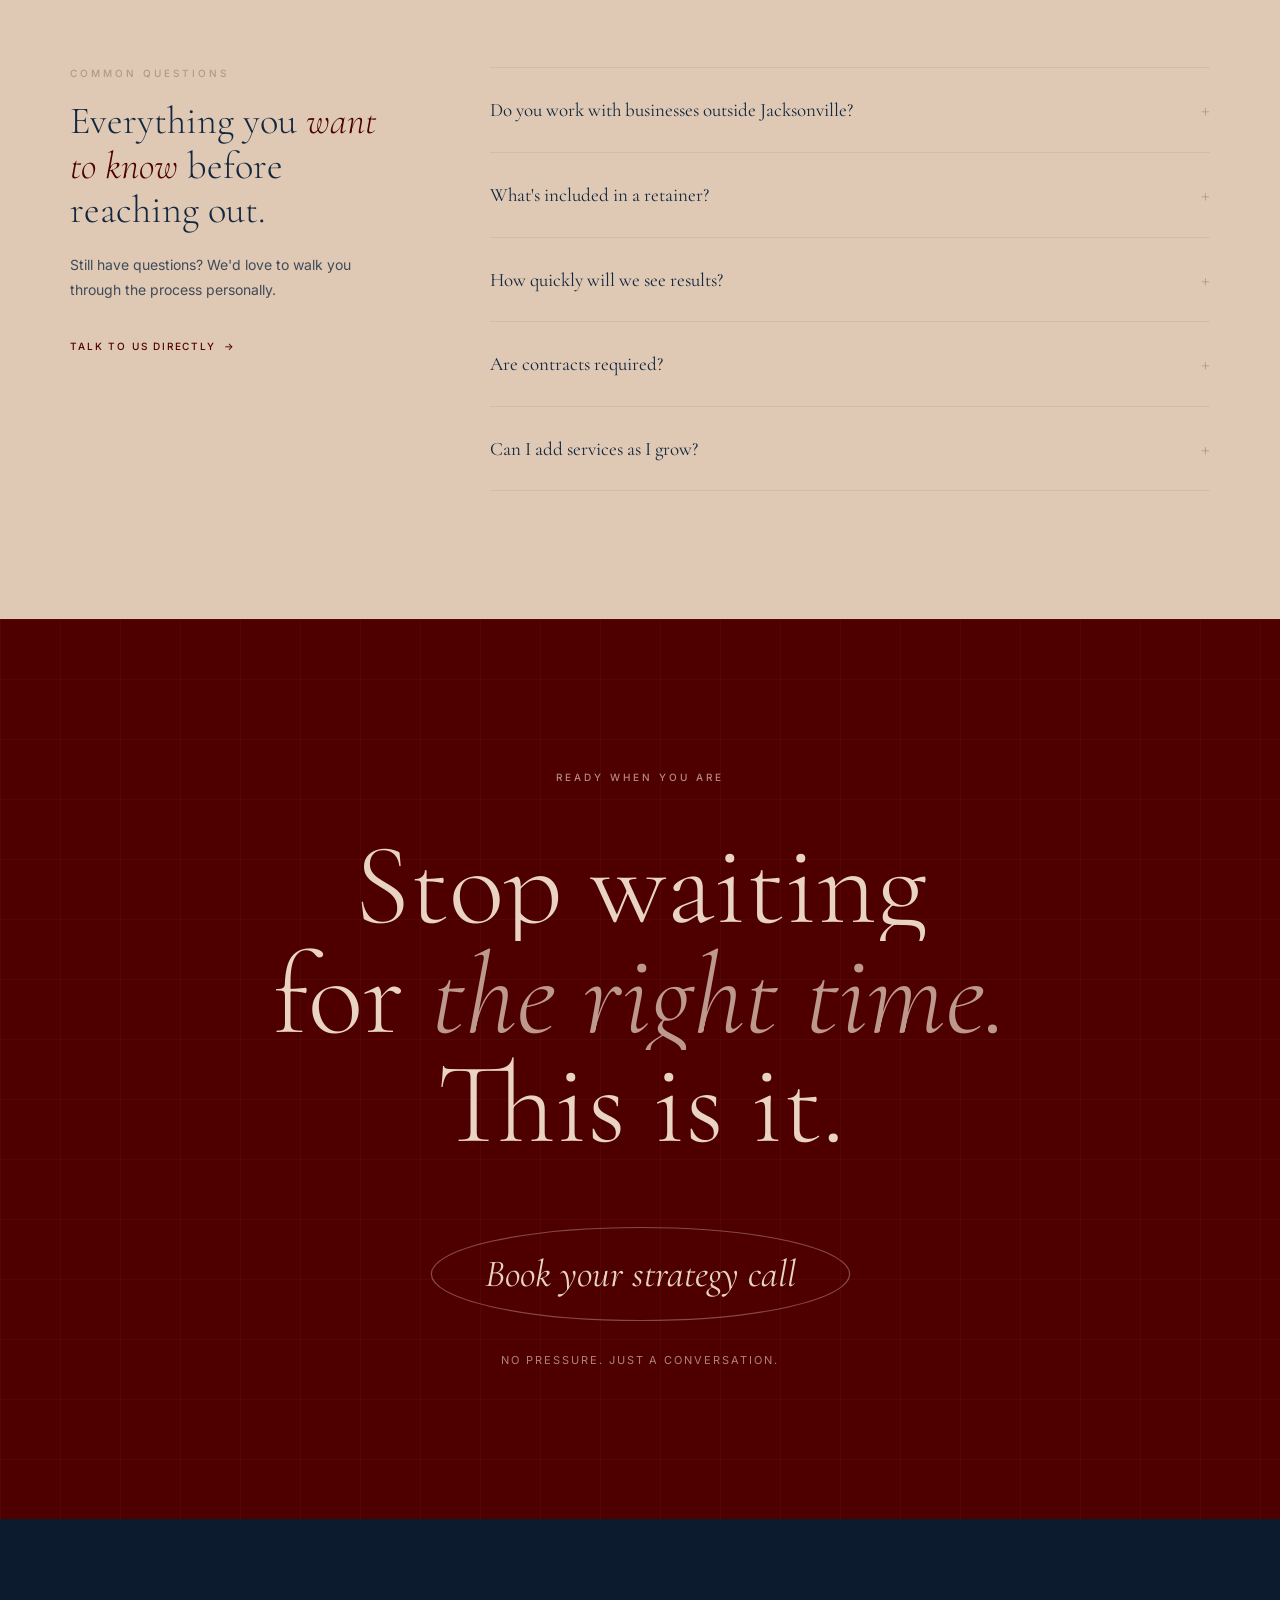
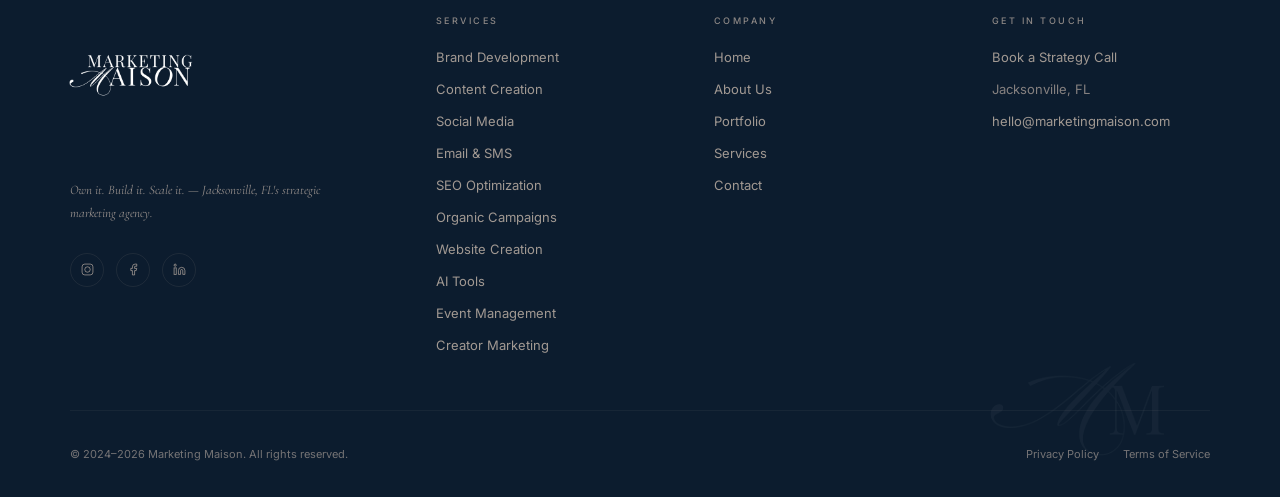
==== commit 83ccfec8: "Add files via upload" ====
--- a/index.html
+++ b/index.html
@@ -89,6 +89,7 @@
         <li><a href="about.html">About</a></li>
         <li><a href="portfolio.html">Portfolio</a></li>
         <li><a href="services.html">Services</a></li>
+        <li><a href="creators.html">Creators</a></li>
         <li><a href="contact.html">Contact</a></li>
       </ul>
       <button class="nav-toggle" aria-label="Open navigation menu" aria-expanded="false" aria-controls="nav-overlay">
@@ -102,6 +103,7 @@
     <a href="about.html">About</a>
     <a href="portfolio.html">Portfolio</a>
     <a href="services.html">Services</a>
+    <a href="creators.html">Creators</a>
     <a href="contact.html">Contact</a>
     <a href="contact.html">Book a Call</a>
   </div>
@@ -112,8 +114,9 @@
     <section class="hero" aria-label="Hero">
 
       <!-- Full-bleed background video -->
-      <video class="hero-video" autoplay muted loop playsinline aria-hidden="true" preload="auto">
-        <source src="assets/HP_Hero.mp4" type="video/mp4" />
+      <video class="hero-video" autoplay muted loop playsinline aria-hidden="true" preload="none" poster="assets/HP_Hero_poster.jpg" id="hero-video">
+        <source src="assets/HP_Hero.webm" type="video/webm" />
+        <source src="assets/HP_Hero.mp4"  type="video/mp4" />
       </video>
 
       <div class="hero-badge" aria-hidden="true">
@@ -636,5 +639,18 @@
   </footer>
 
   <script src="js/main.js"></script>
+  <script>
+    /* ── Lazy-load hero video after page is interactive ── */
+    (function () {
+      var v = document.getElementById('hero-video');
+      if (!v) return;
+      // Load on idle, or immediately if requestIdleCallback isn't supported
+      if ('requestIdleCallback' in window) {
+        requestIdleCallback(function () { v.load(); v.play().catch(function(){}); });
+      } else {
+        window.addEventListener('load', function () { v.load(); v.play().catch(function(){}); });
+      }
+    })();
+  </script>
 </body>
 </html>
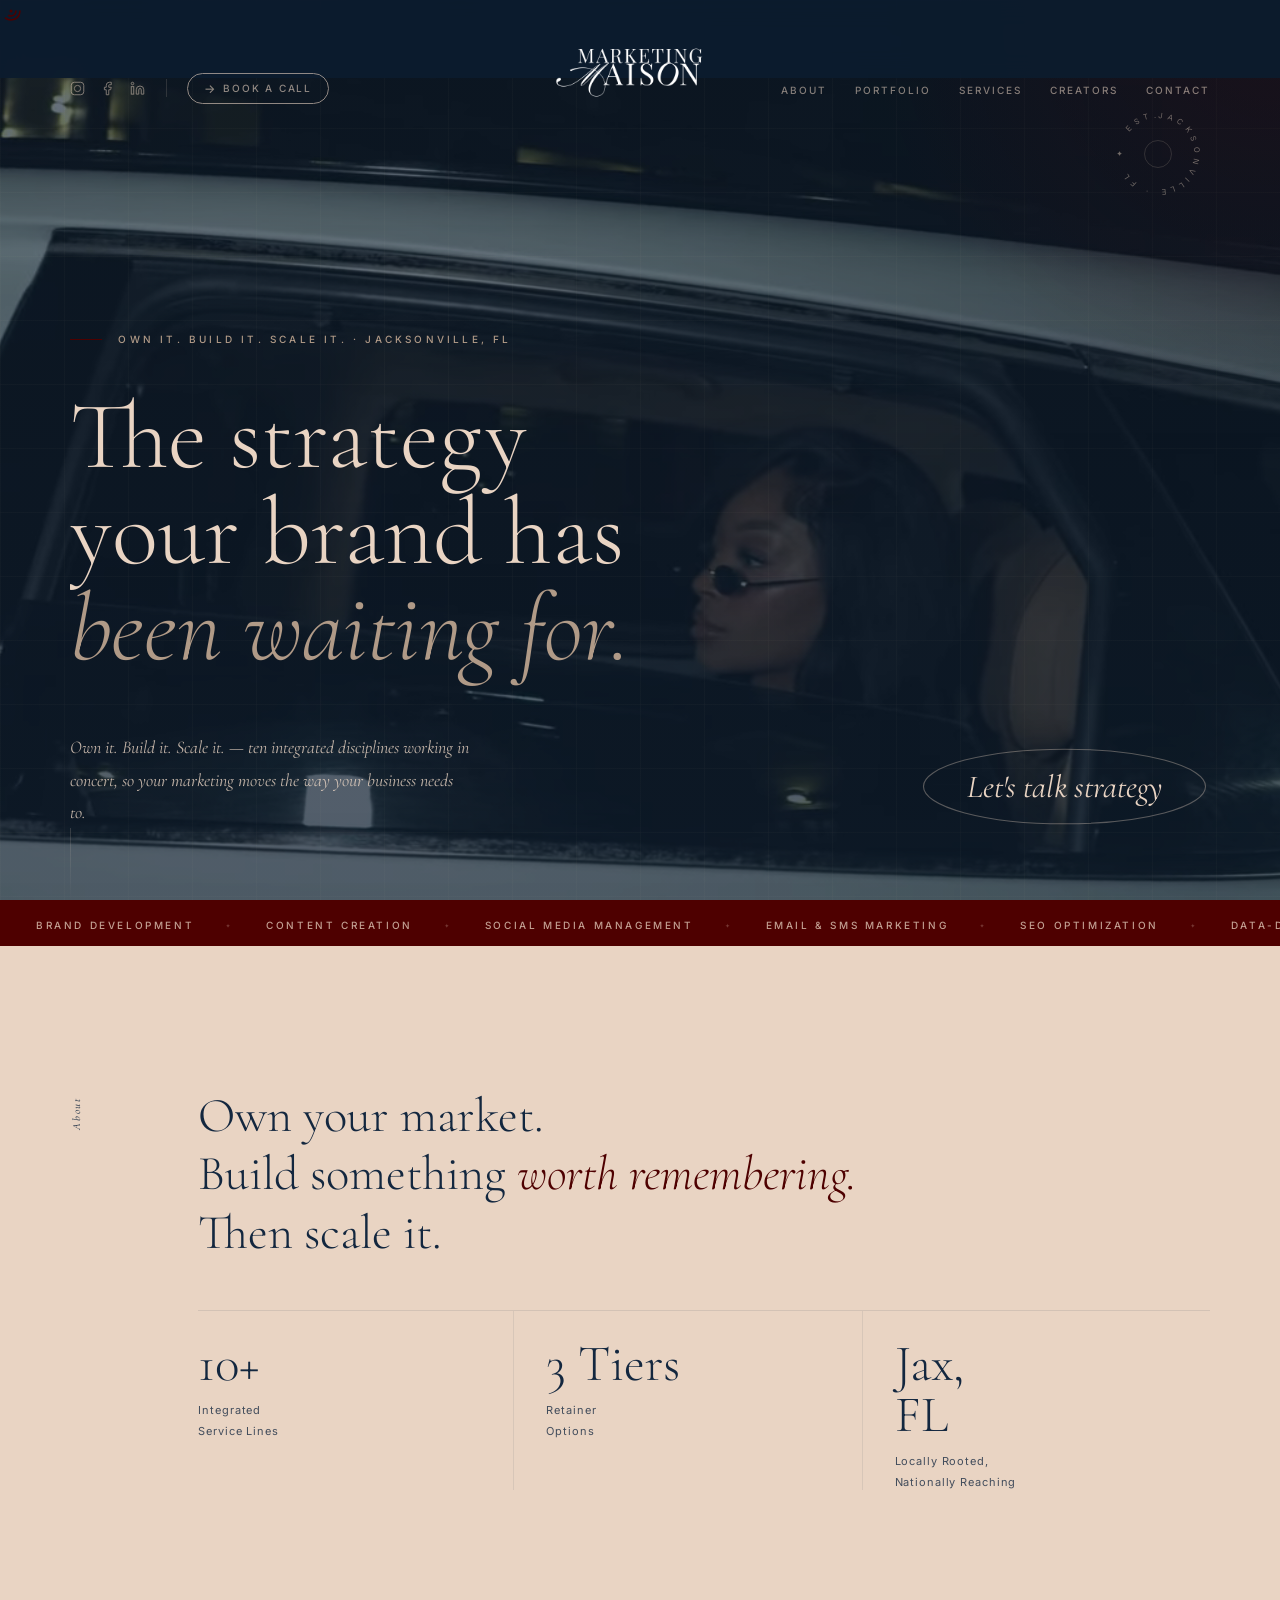
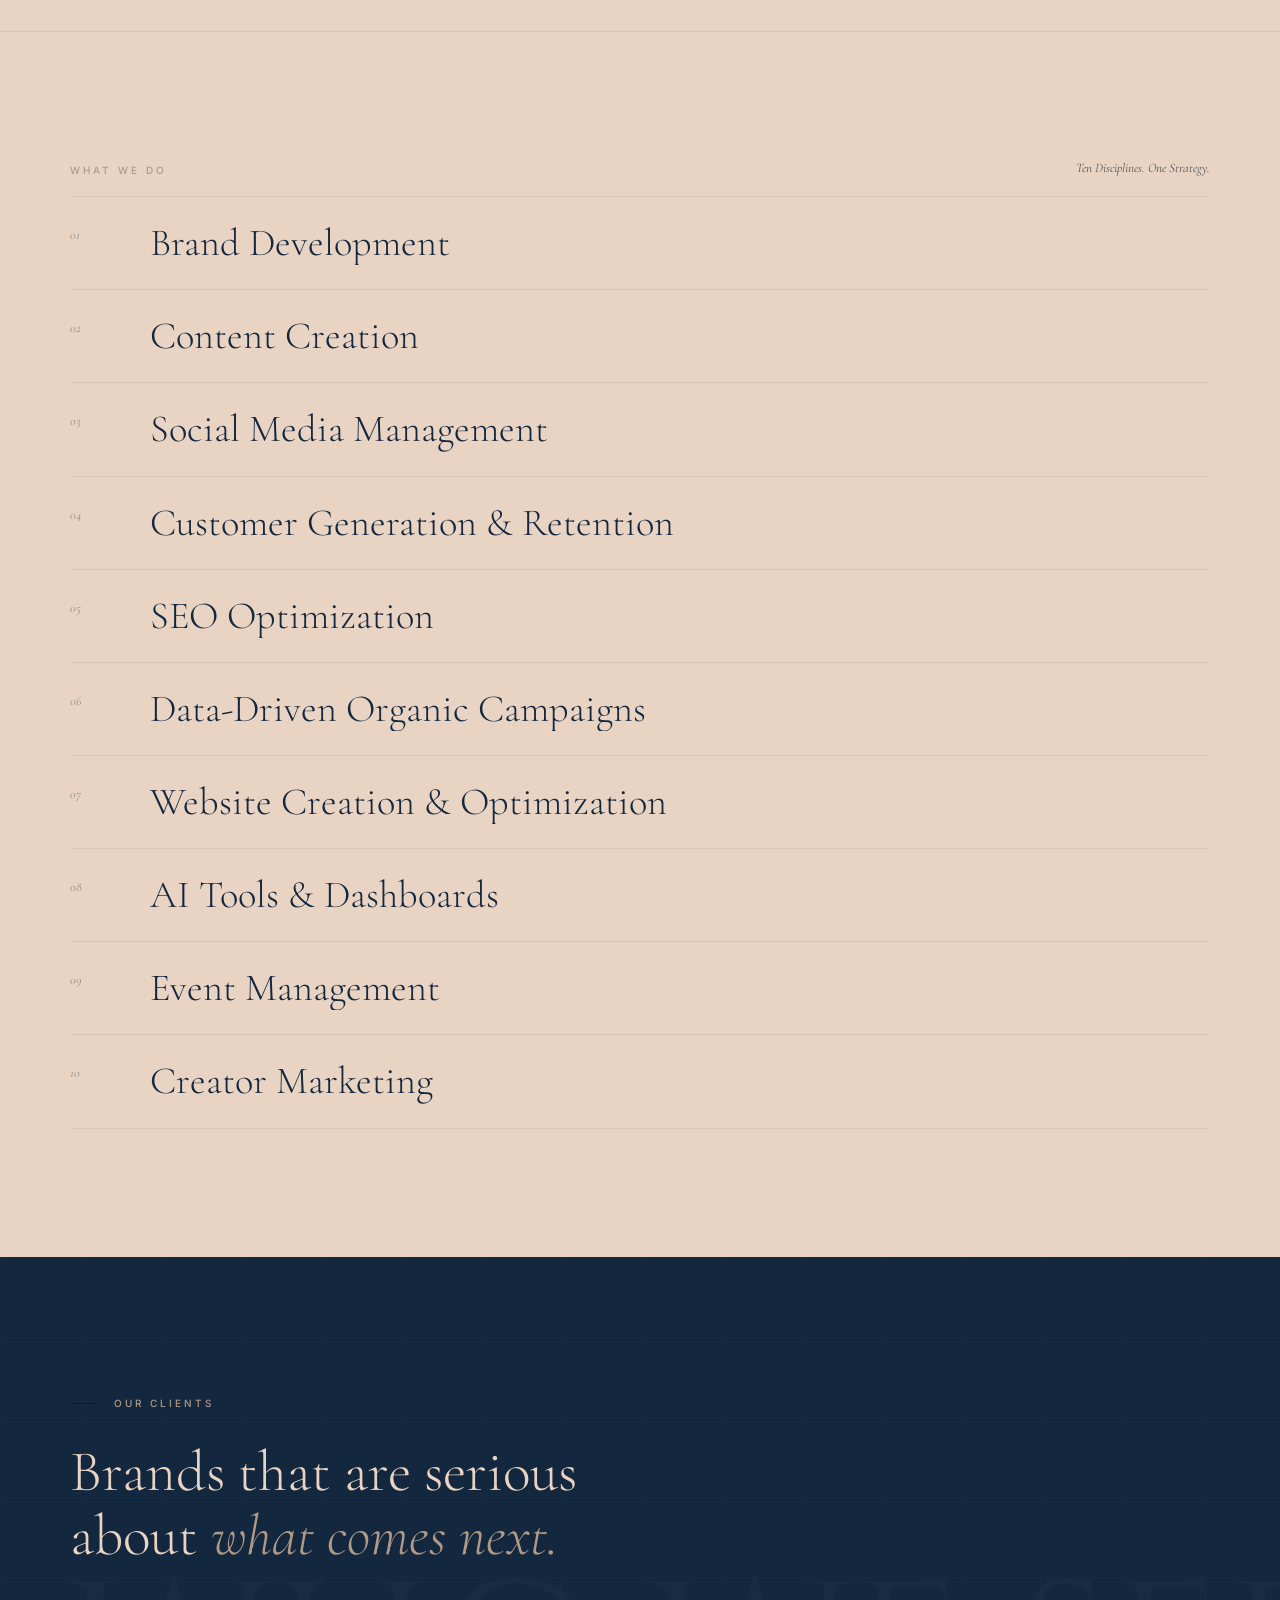
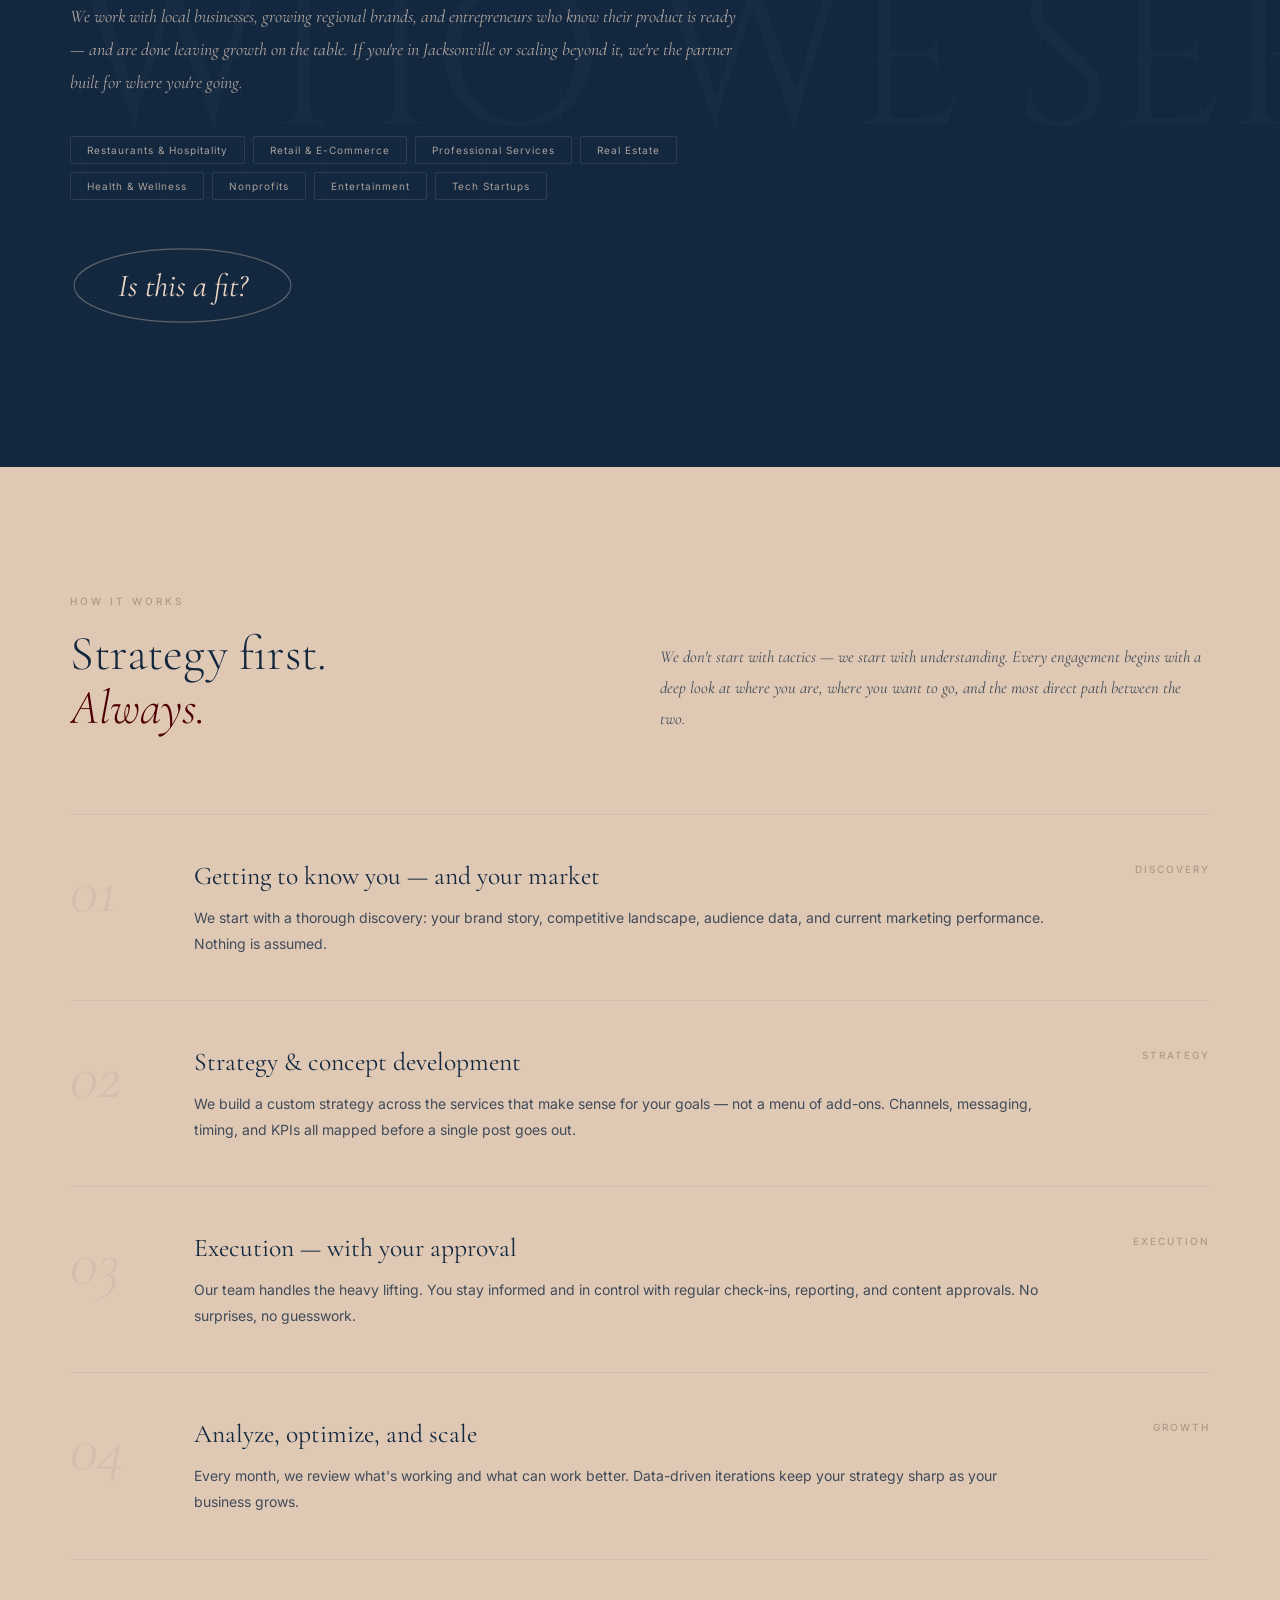
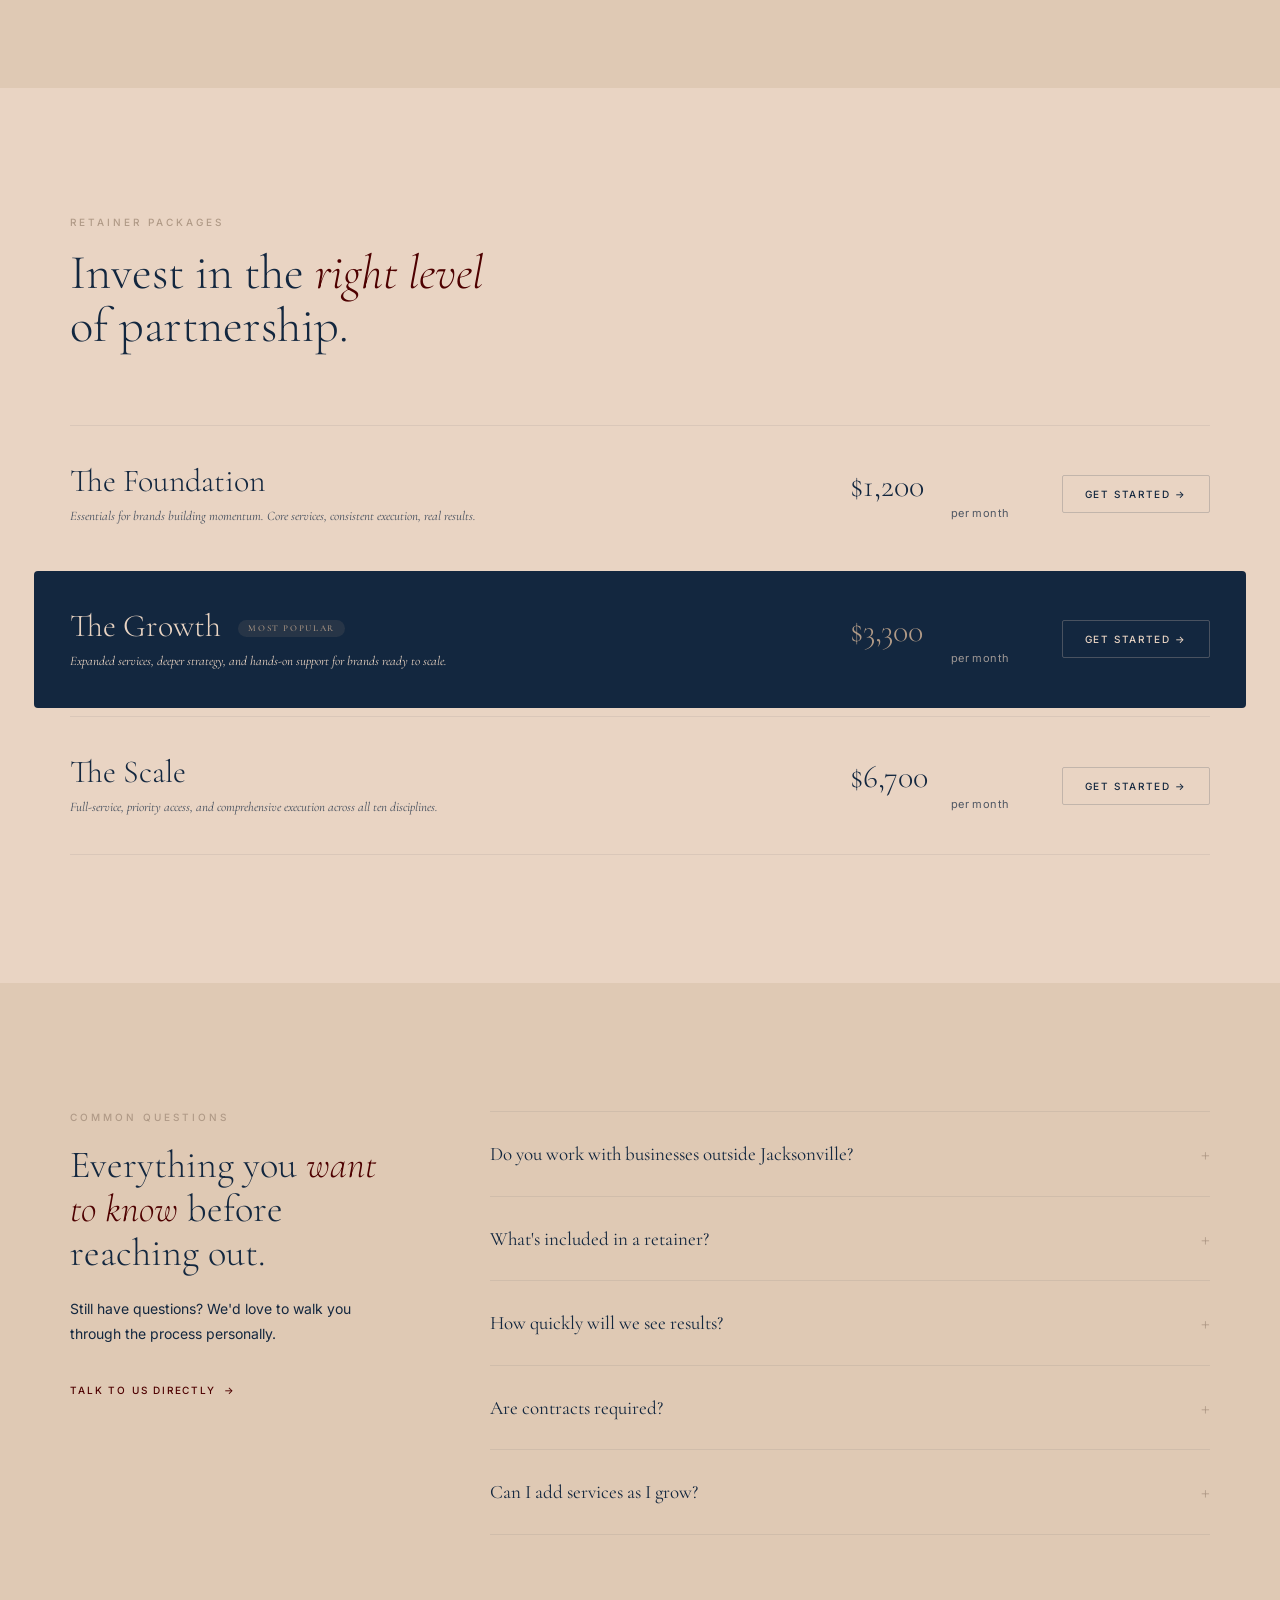
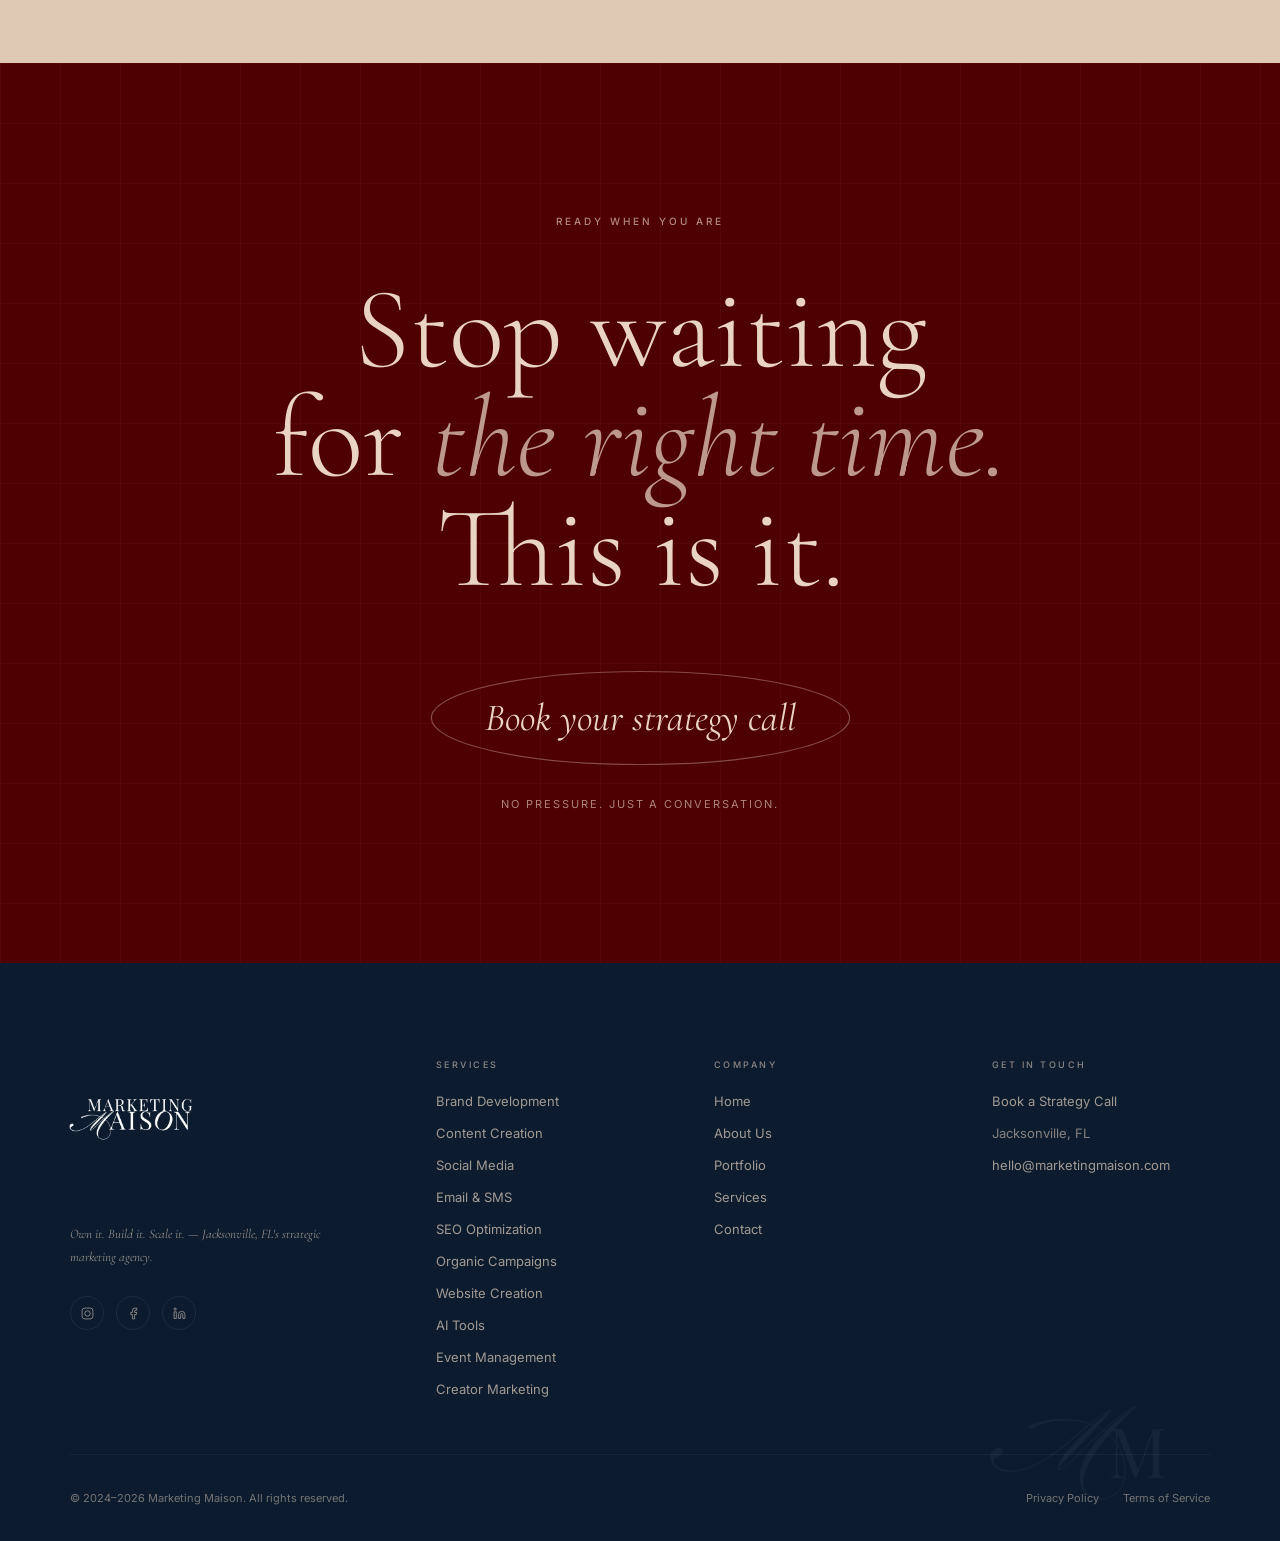
==== commit 6f3632b7: "Add files via upload" ====
--- a/index.html
+++ b/index.html
@@ -333,12 +333,6 @@
             <span class="oval-btn-text">Is this a fit?</span>
           </a>
         </div>
-        <aside class="who-aside" data-fade aria-label="Client testimonial">
-          <blockquote>
-            "Working with Marketing Maison felt like finally having a team that actually understood our brand — and had a plan for it."
-          </blockquote>
-          <cite>— Local Jacksonville Client</cite>
-        </aside>
       </div>
     </section>
 
@@ -390,34 +384,6 @@
             <span class="ps-tag" aria-hidden="true">Growth</span>
           </li>
         </ol>
-      </div>
-    </section>
-
-    <!-- ── TESTIMONIALS ── -->
-    <section class="testimonials-section" aria-labelledby="testimonials-heading">
-      <div class="testimonials-inner">
-        <h2 id="testimonials-heading" class="t-label">What Clients Say</h2>
-
-        <div class="t-slides" role="region" aria-label="Client testimonials" aria-live="polite">
-          <div class="t-slide active" role="group" aria-label="Testimonial 1 of 3">
-            <blockquote class="t-quote">"Marketing Maison came in and immediately identified what our brand was missing. Within three months, our social engagement was up and we had a content calendar that actually made sense for us."</blockquote>
-            <cite class="t-cite">— Restaurant Owner, Jacksonville, FL</cite>
-          </div>
-          <div class="t-slide" role="group" aria-label="Testimonial 2 of 3">
-            <blockquote class="t-quote">"They don't just post — they think. Every piece of content ties back to a larger strategy, and it shows in the numbers. Best investment we made last year."</blockquote>
-            <cite class="t-cite">— E-Commerce Founder, Northeast FL</cite>
-          </div>
-          <div class="t-slide" role="group" aria-label="Testimonial 3 of 3">
-            <blockquote class="t-quote">"The AI dashboards alone have saved our team hours every week. Finally, a marketing partner who understands that efficiency is part of the strategy."</blockquote>
-            <cite class="t-cite">— Professional Services, Jacksonville, FL</cite>
-          </div>
-        </div>
-
-        <div class="t-dots" role="tablist" aria-label="Testimonial navigation">
-          <button class="t-dot active" role="tab" aria-label="Show testimonial 1" aria-selected="true"></button>
-          <button class="t-dot" role="tab" aria-label="Show testimonial 2" aria-selected="false"></button>
-          <button class="t-dot" role="tab" aria-label="Show testimonial 3" aria-selected="false"></button>
-        </div>
       </div>
     </section>
 
--- a/css/styles.css
+++ b/css/styles.css
@@ -37,6 +37,27 @@
 /* ── Reset ────────────────────────────────────────────────── */
 *, *::before, *::after { box-sizing: border-box; margin: 0; padding: 0; }
 html { scroll-behavior: smooth; }
+/* ── Custom Cursor ────────────────────────────────────────── */
+*, *::before, *::after { cursor: none !important; }
+#mm-cursor {
+  position: fixed;
+  top: 0; left: 0;
+  width: 22px; height: 22px;
+  pointer-events: none;
+  z-index: 99999;
+  color: var(--wine);
+  will-change: transform;
+}
+#mm-cursor svg {
+  width: 100%; height: 100%;
+  animation: mm-spin 2.4s linear infinite;
+  transform-origin: 50% 50%;
+}
+@keyframes mm-spin {
+  from { transform: rotate(0deg); }
+  to   { transform: rotate(360deg); }
+}
+
 body {
   font-family: var(--font-body);
   background: var(--cream);
@@ -313,6 +334,8 @@
 .line-wrap {
   display: block;
   overflow: hidden;
+  padding-bottom: 0.15em;
+  margin-bottom: -0.15em;
 }
 .line-inner {
   display: block;
@@ -467,7 +490,7 @@
   font-family: var(--font-edit);
   font-style: italic;
   font-size: 11px;
-  color: var(--stone);
+  color: var(--charcoal);
   writing-mode: vertical-rl;
   transform: rotate(180deg);
   letter-spacing: 0.16em;
@@ -577,7 +600,7 @@
   font-family: var(--font-edit);
   font-style: italic;
   font-size: 13px;
-  color: var(--stone);
+  color: var(--charcoal);
   opacity: 0.4;
   transition: opacity 0.3s, color 0.3s;
   align-self: flex-start;
@@ -596,7 +619,7 @@
   font-family: var(--font-edit);
   font-style: italic;
   font-size: 14px;
-  color: var(--stone);
+  color: var(--charcoal);
   line-height: 1.65;
   max-height: 0;
   opacity: 0;
@@ -1065,7 +1088,7 @@
 .faq-sub {
   font-size: 14px;
   line-height: 1.8;
-  color: rgba(19,39,63,0.78);
+  color: var(--charcoal);
   margin-bottom: 32px;
 }
 .faq-link {
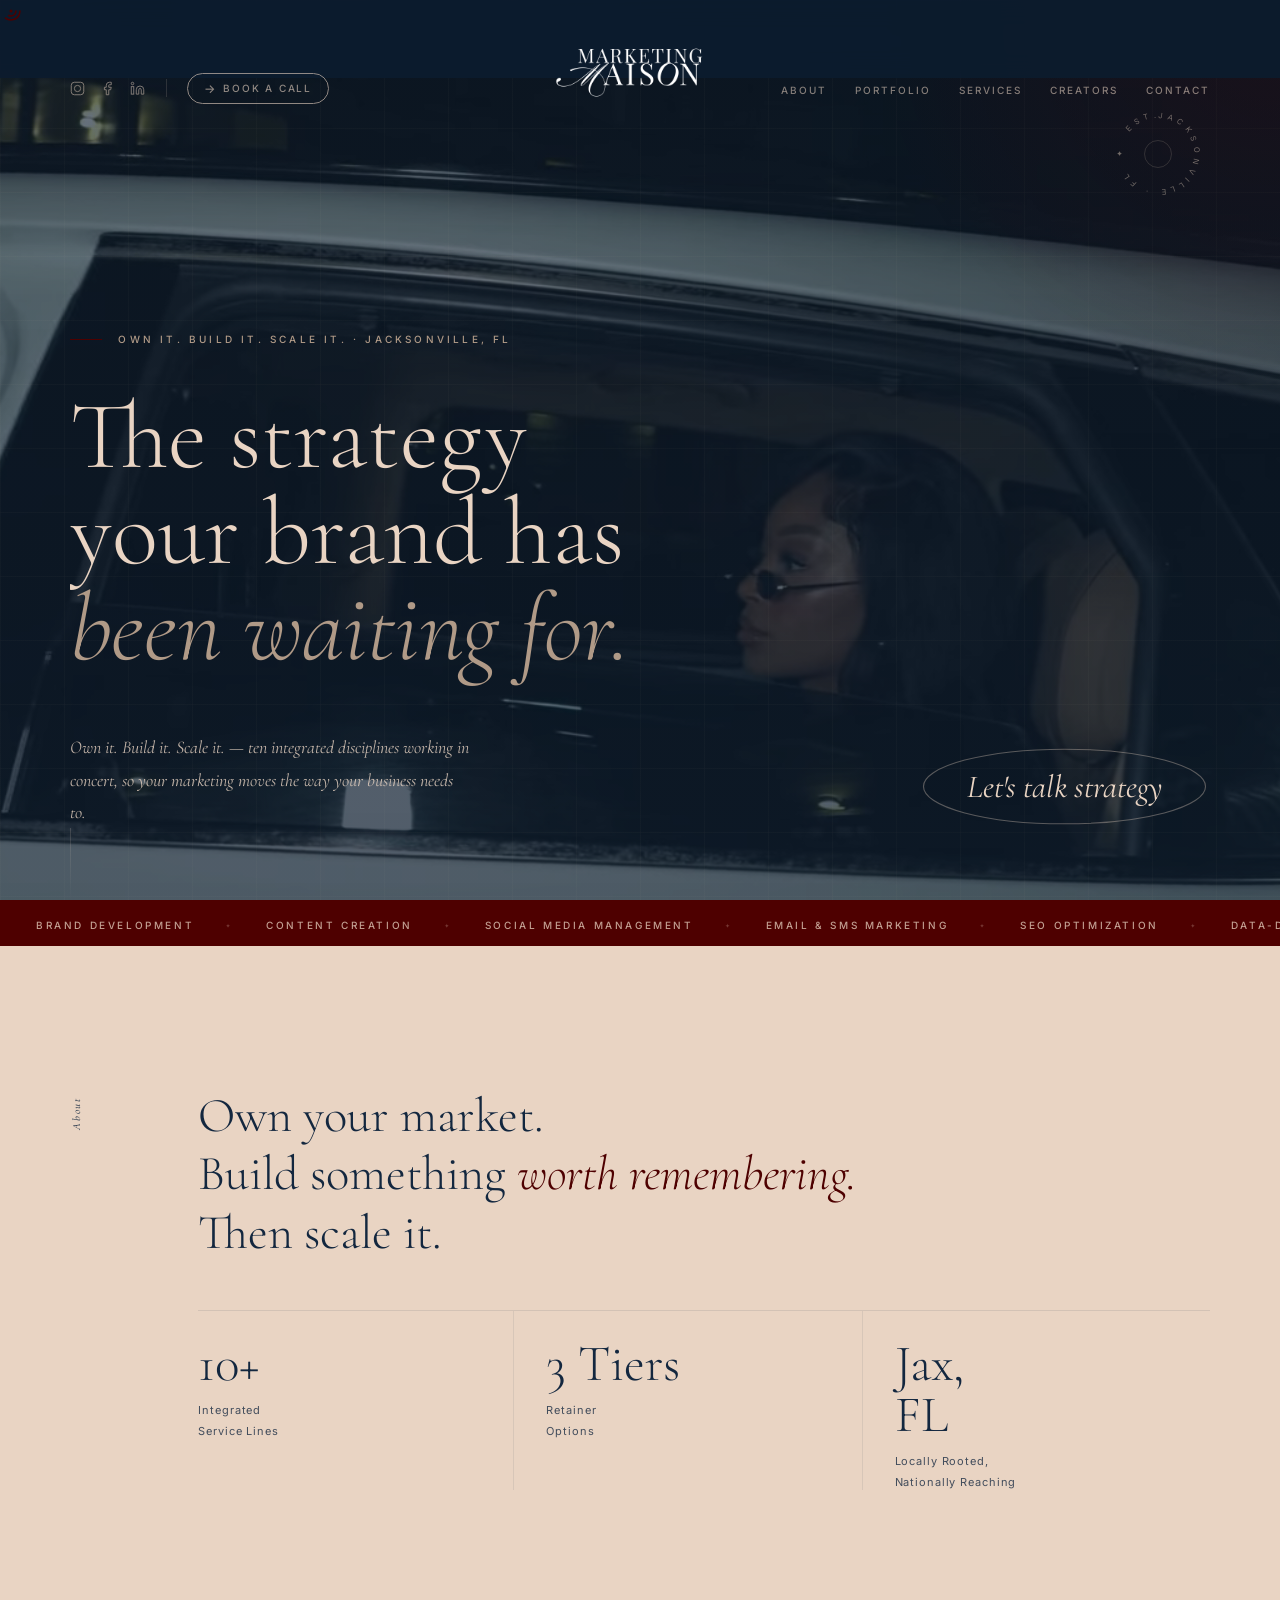
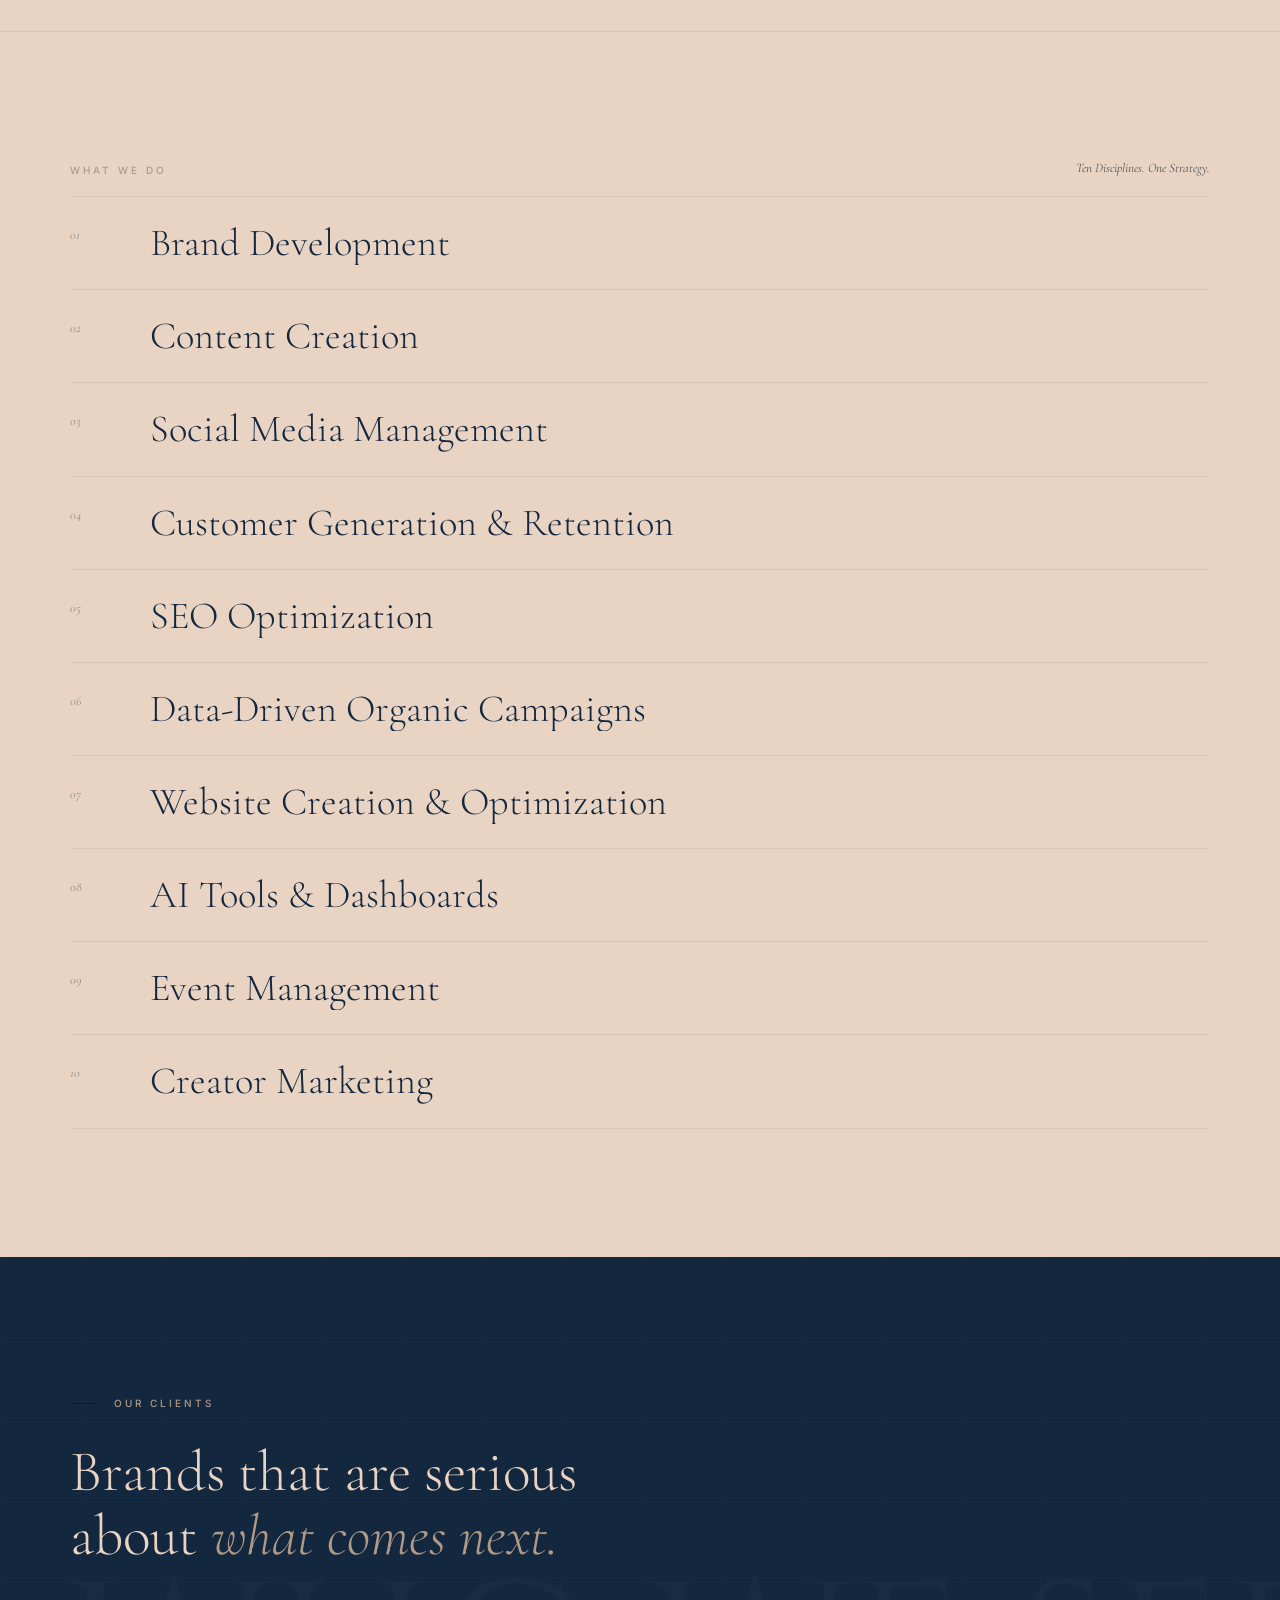
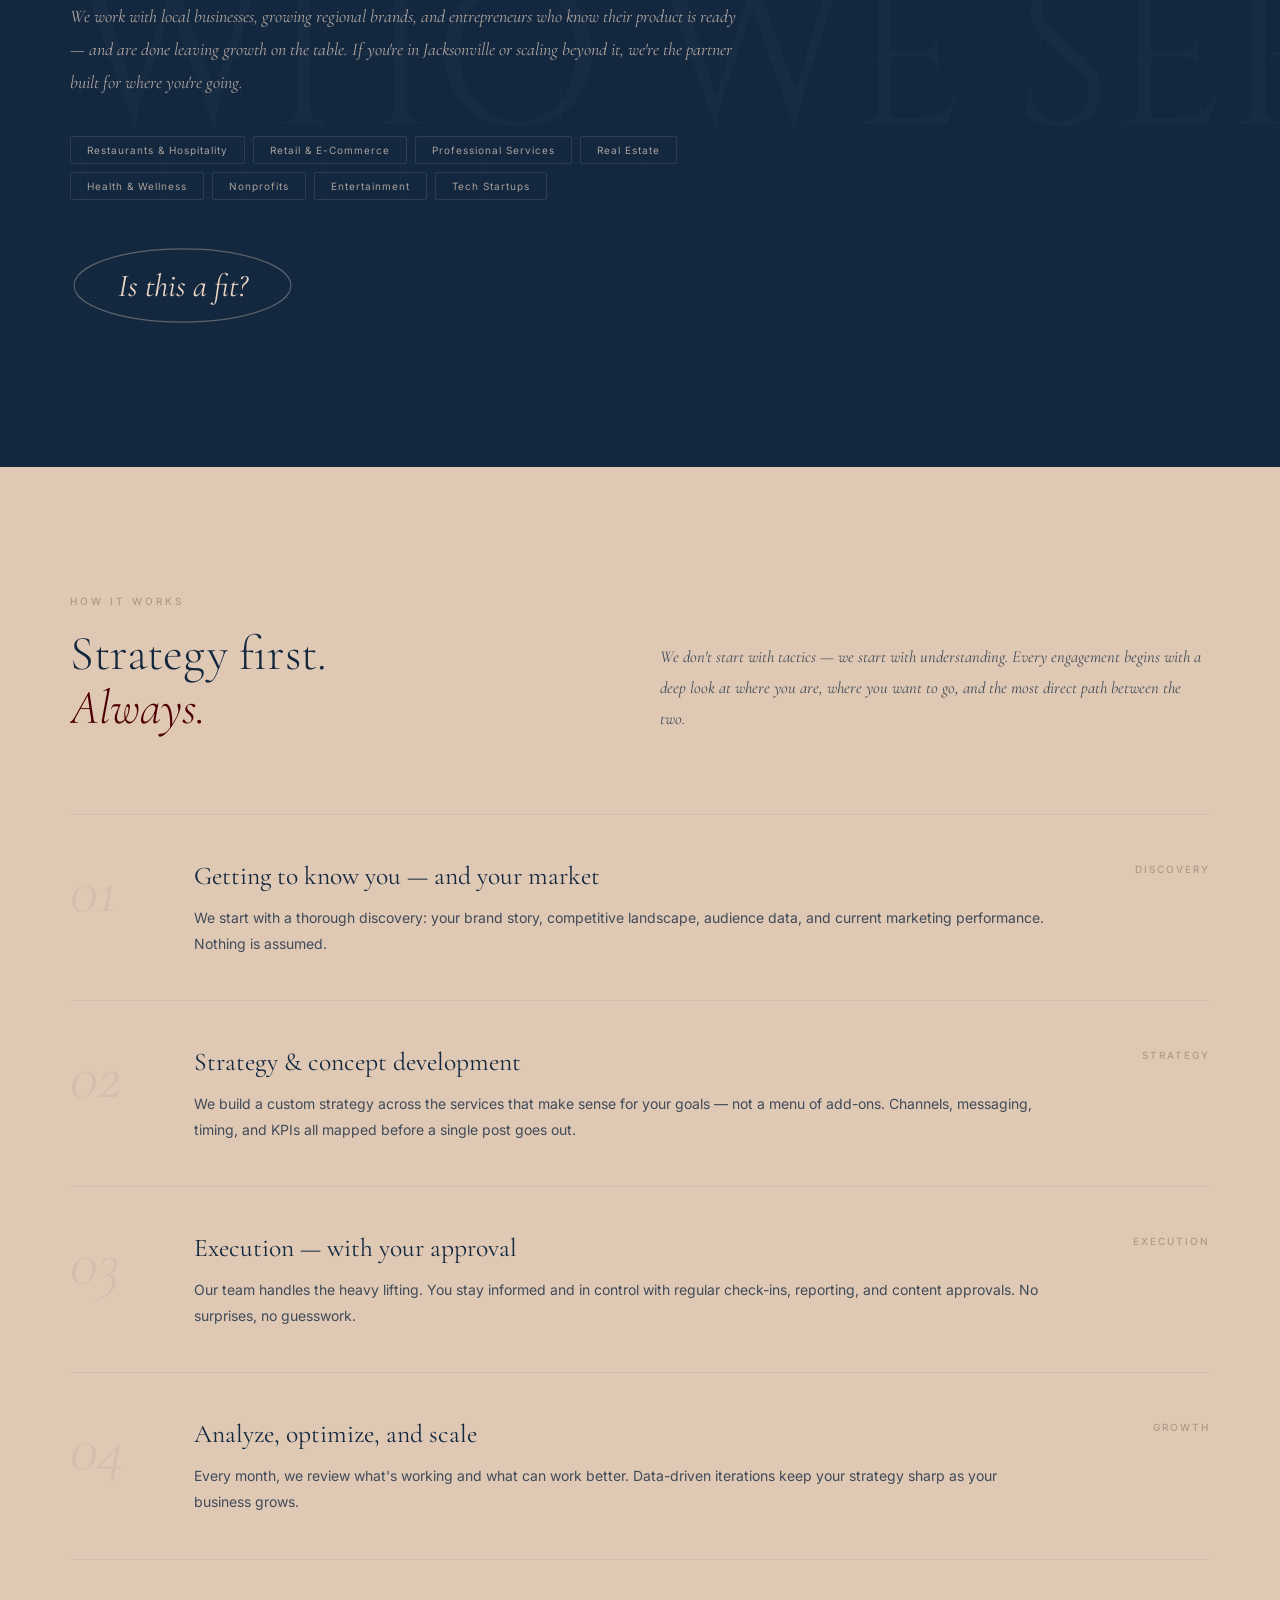
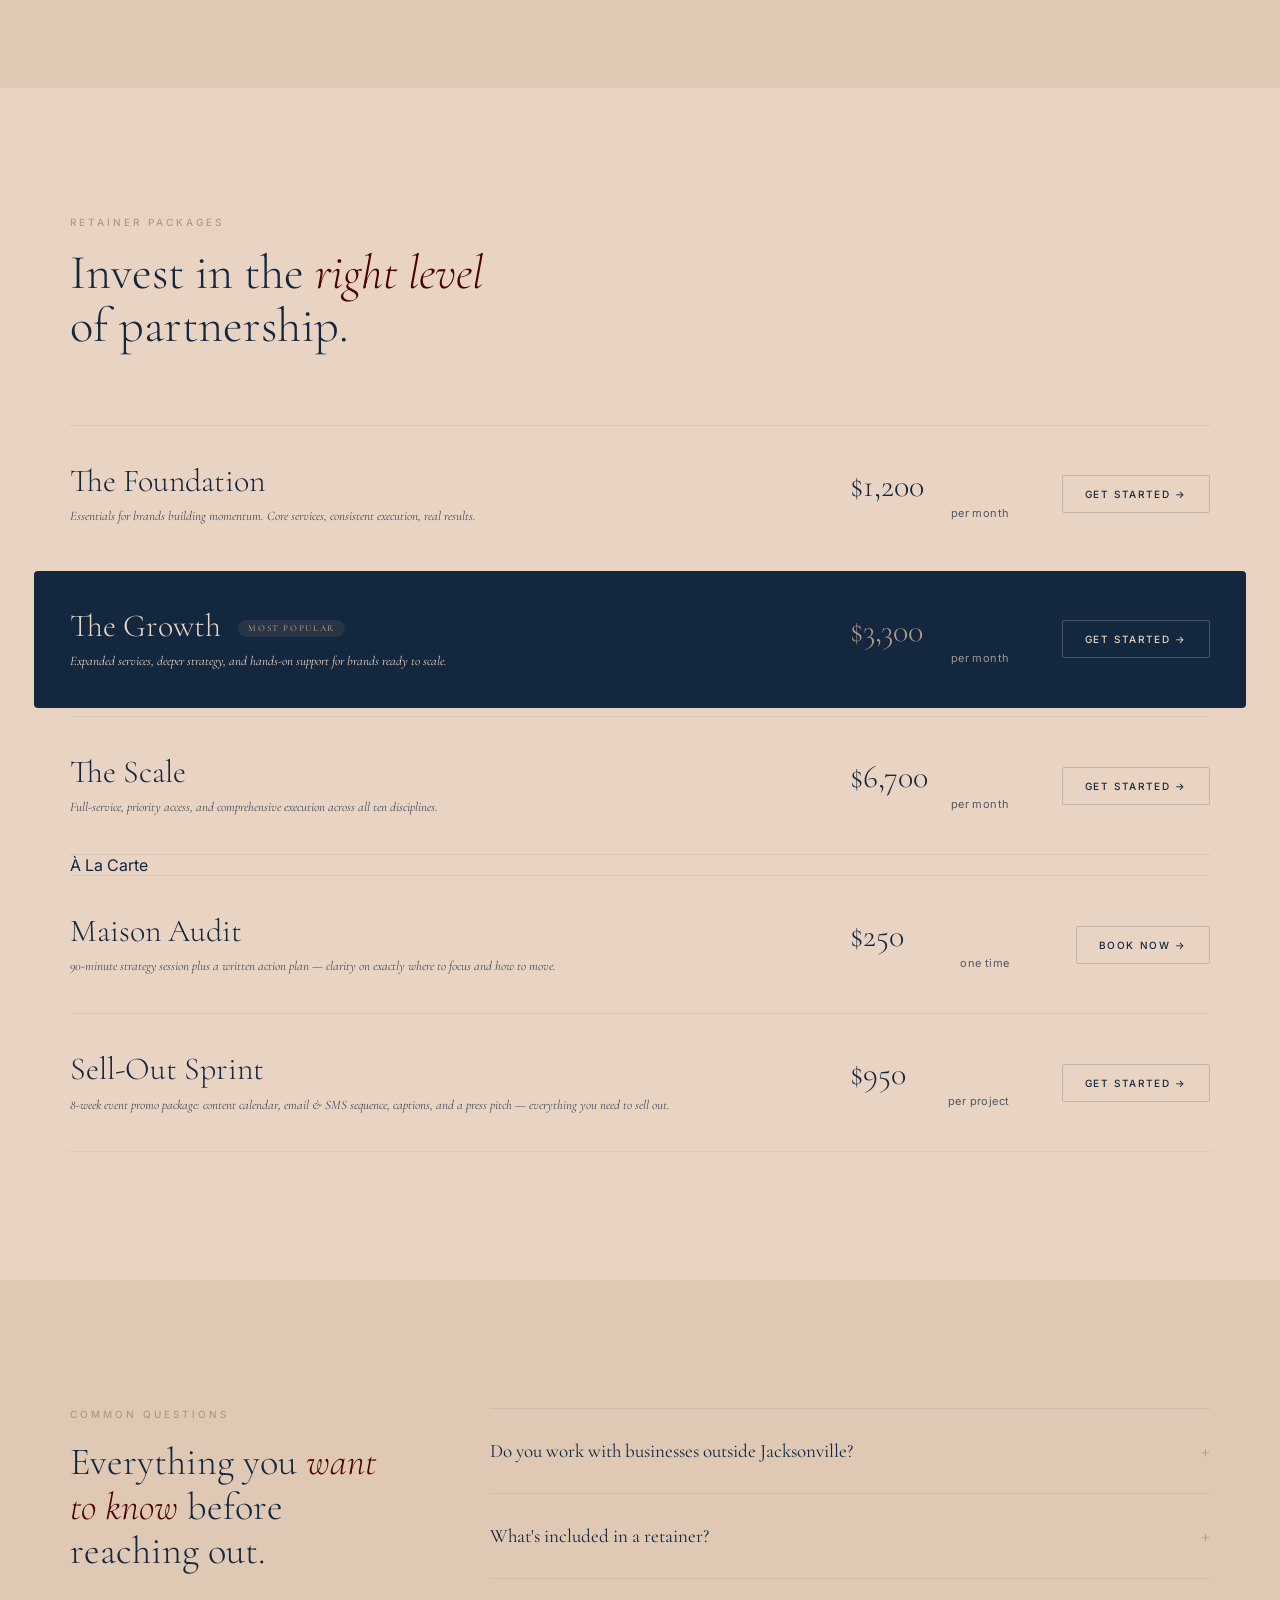
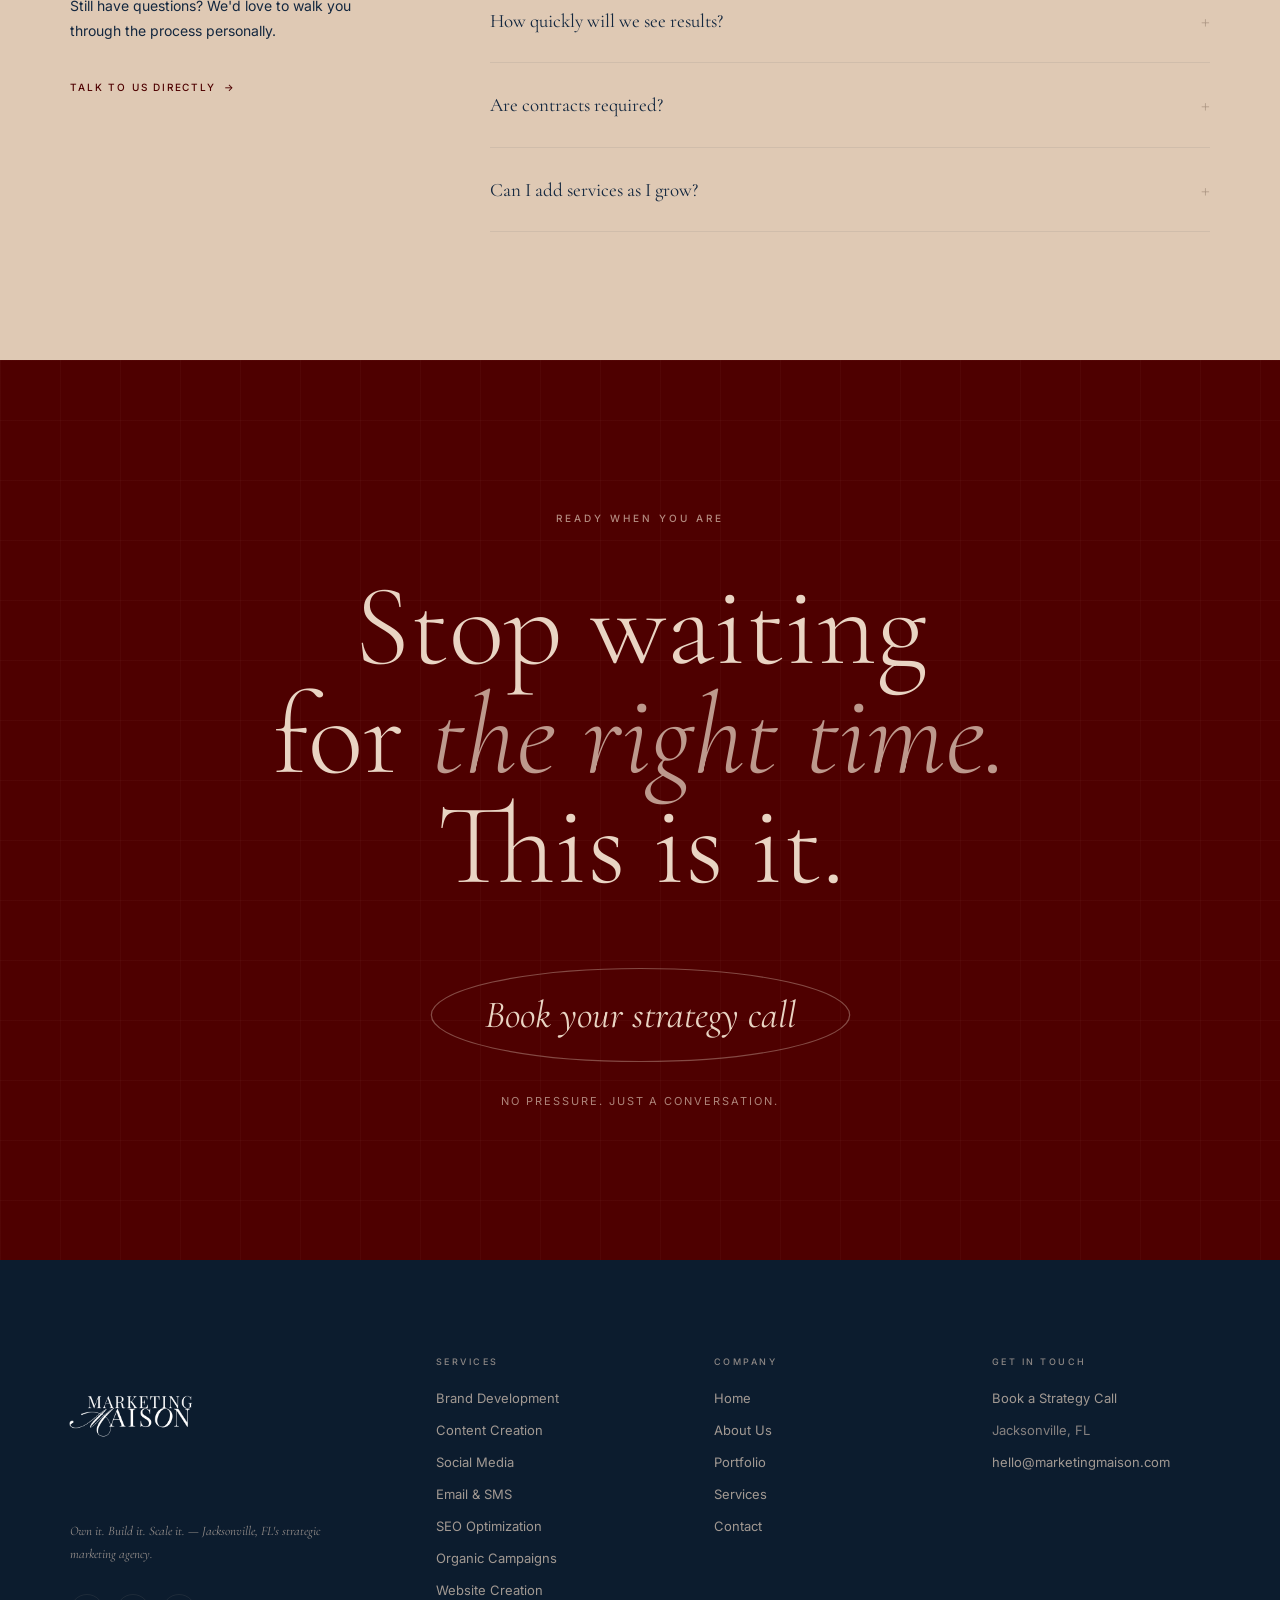
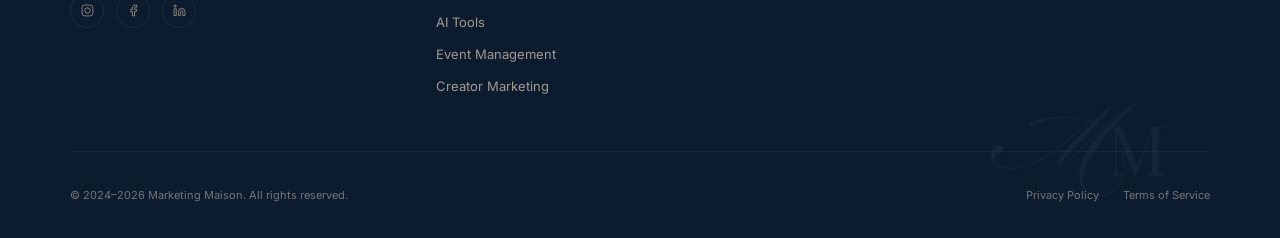
==== commit 60681297: "Add files via upload" ====
--- a/index.html
+++ b/index.html
@@ -435,6 +435,36 @@
             </div>
           </article>
         </div>
+
+        <div class="pricing-à-la-carte-label" data-fade>À La Carte</div>
+
+        <div class="pricing-rows" role="list">
+          <article class="pr" role="listitem" data-fade>
+            <div class="pr-info">
+              <h3 class="pr-name">Maison Audit</h3>
+              <p class="pr-desc">90-minute strategy session plus a written action plan — clarity on exactly where to focus and how to move.</p>
+            </div>
+            <div>
+              <span class="pr-price">$250 <small class="pr-mo">one time</small></span>
+            </div>
+            <div class="pr-cta">
+              <a href="contact.html?tier=audit" class="pr-cta-link" aria-label="Book a Maison Audit">Book now →</a>
+            </div>
+          </article>
+
+          <article class="pr" role="listitem" data-fade>
+            <div class="pr-info">
+              <h3 class="pr-name">Sell-Out Sprint</h3>
+              <p class="pr-desc">8-week event promo package: content calendar, email &amp; SMS sequence, captions, and a press pitch — everything you need to sell out.</p>
+            </div>
+            <div>
+              <span class="pr-price">$950 <small class="pr-mo">per project</small></span>
+            </div>
+            <div class="pr-cta">
+              <a href="contact.html?tier=sprint" class="pr-cta-link" aria-label="Get started with the Sell-Out Sprint">Get started →</a>
+            </div>
+          </article>
+        </div>
       </div>
     </section>
 
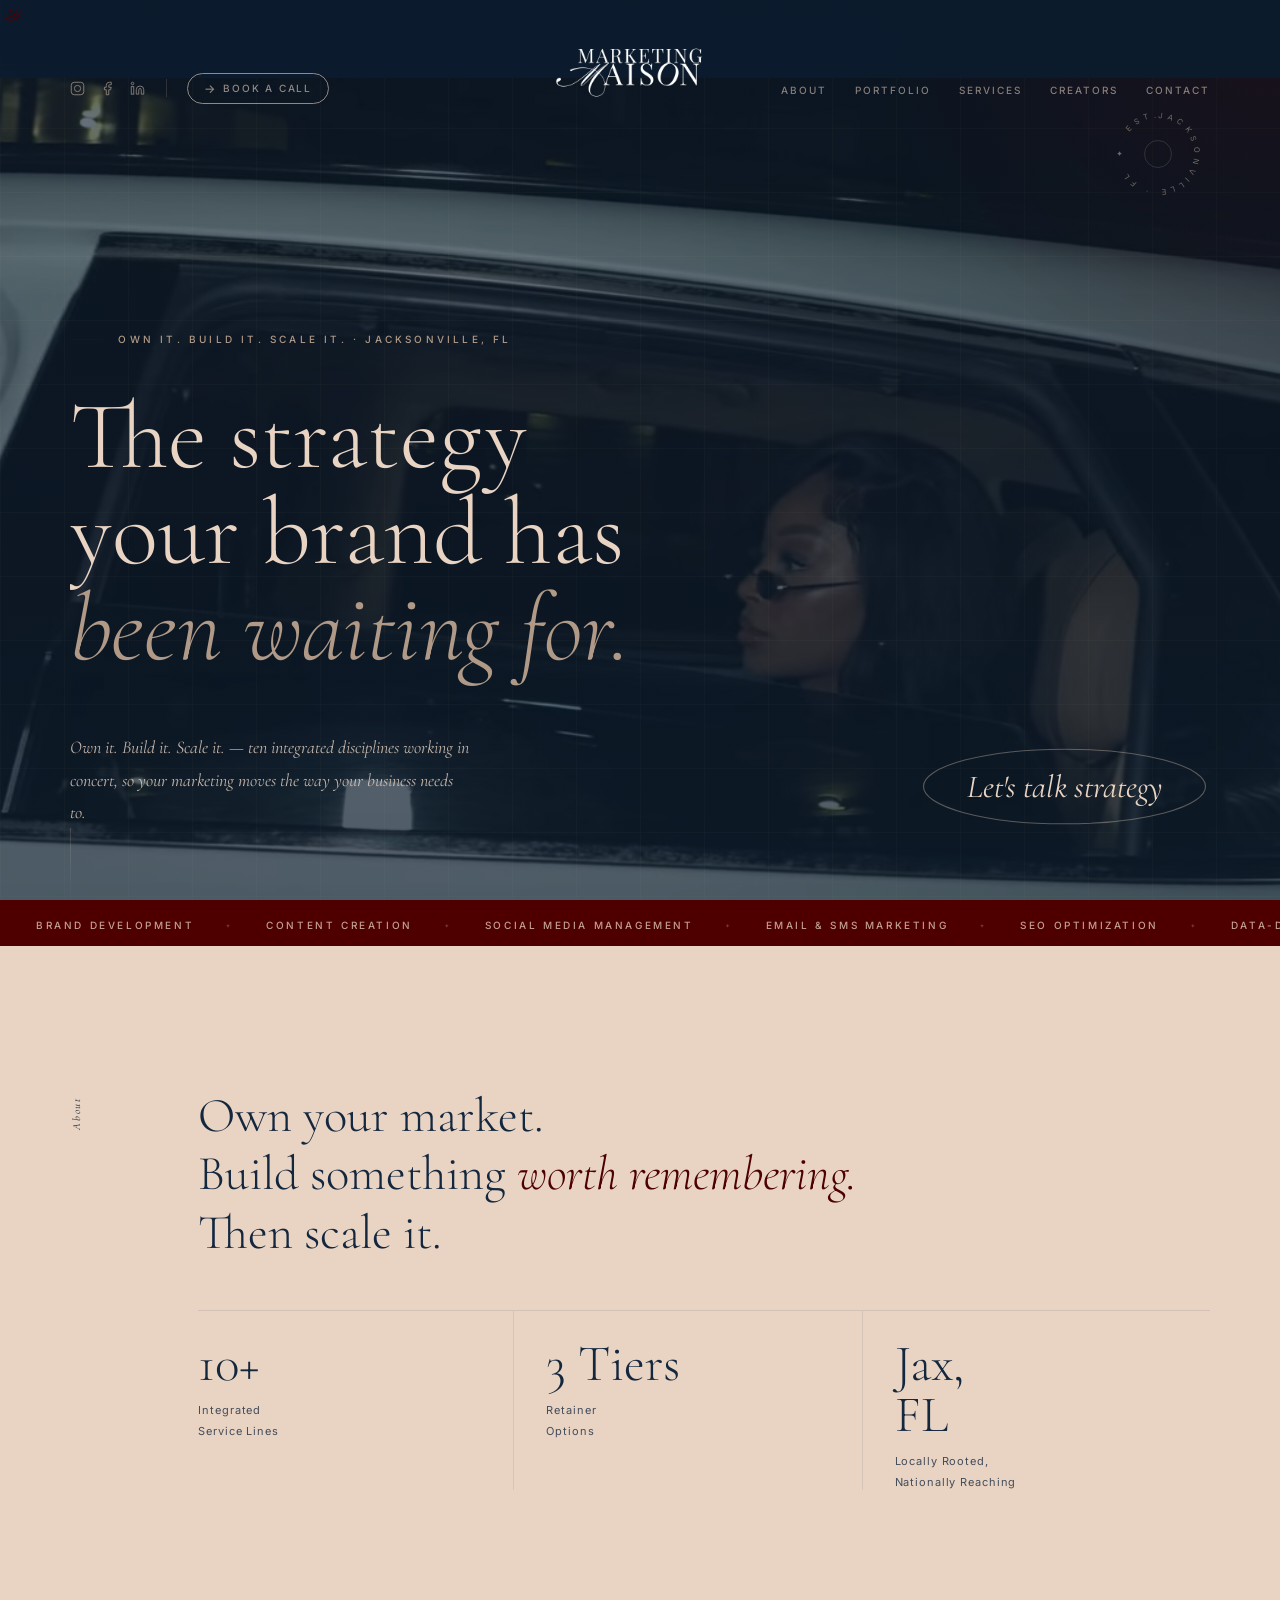
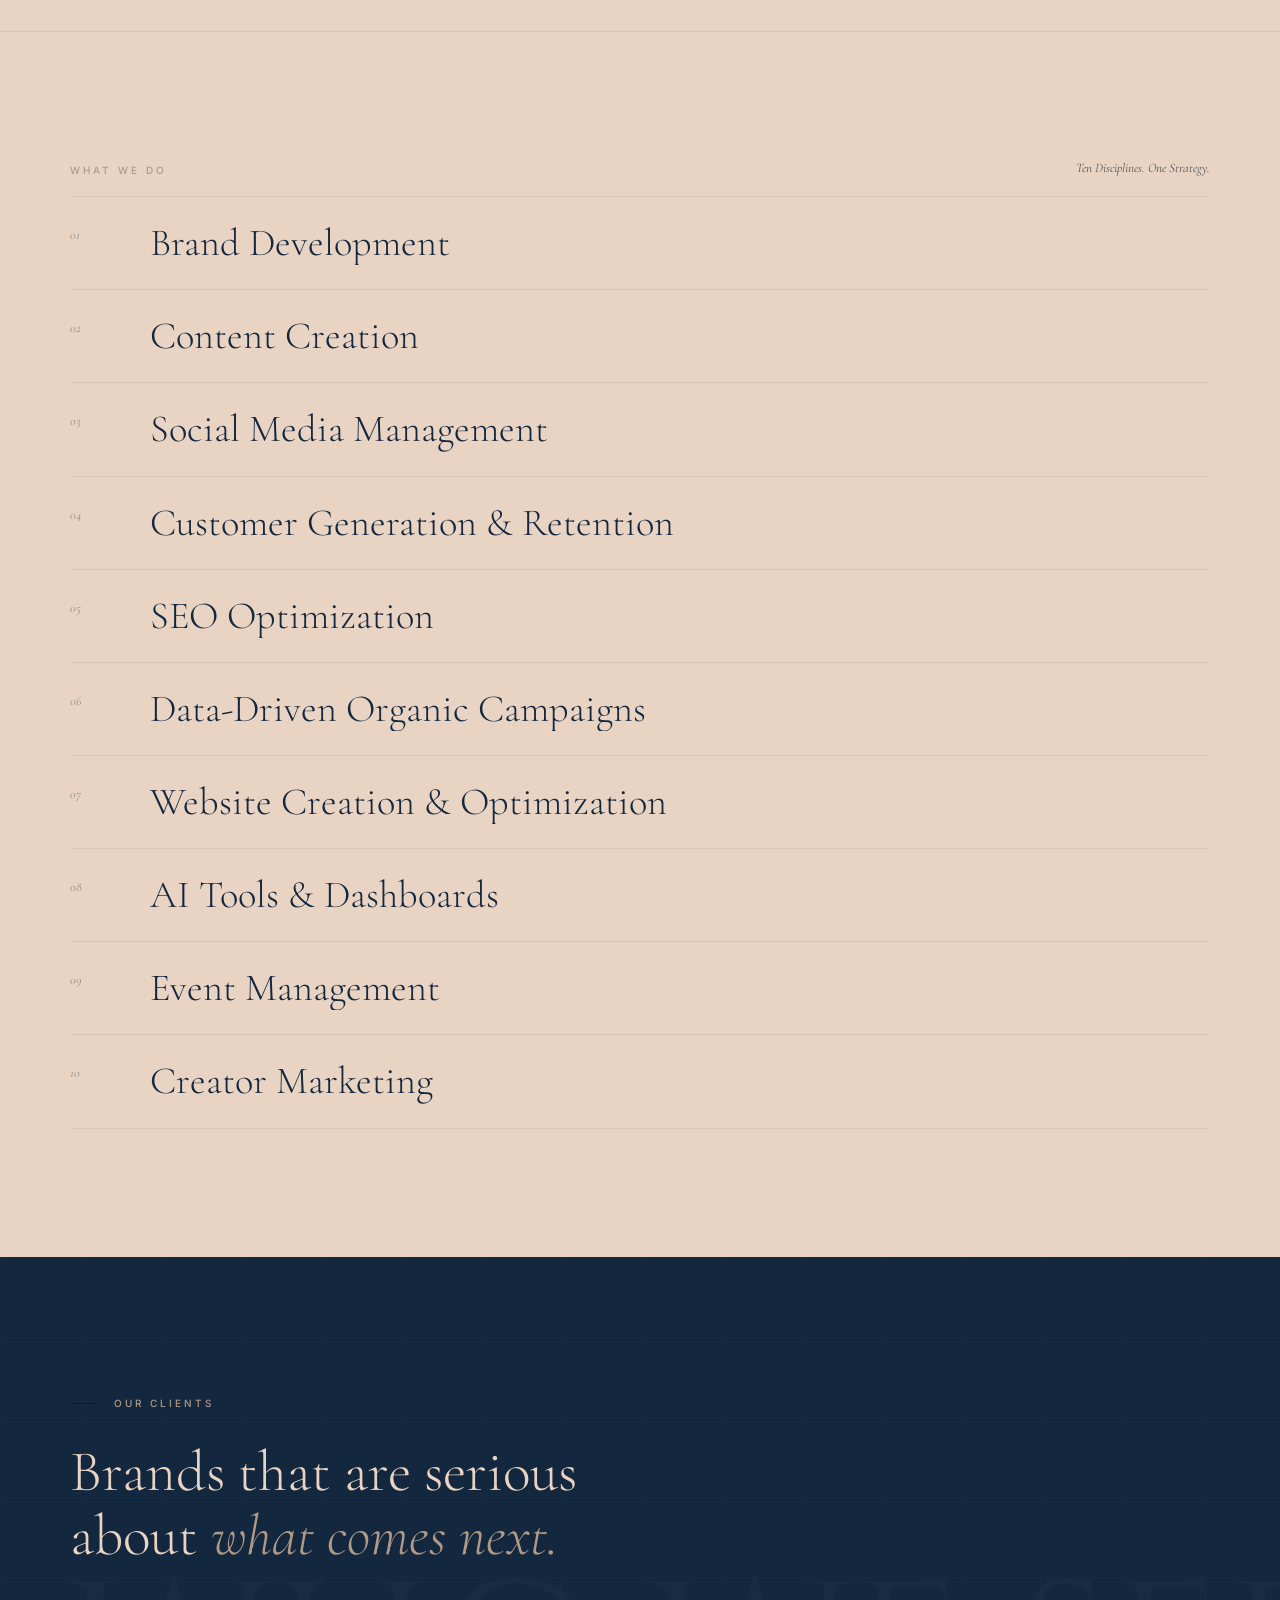
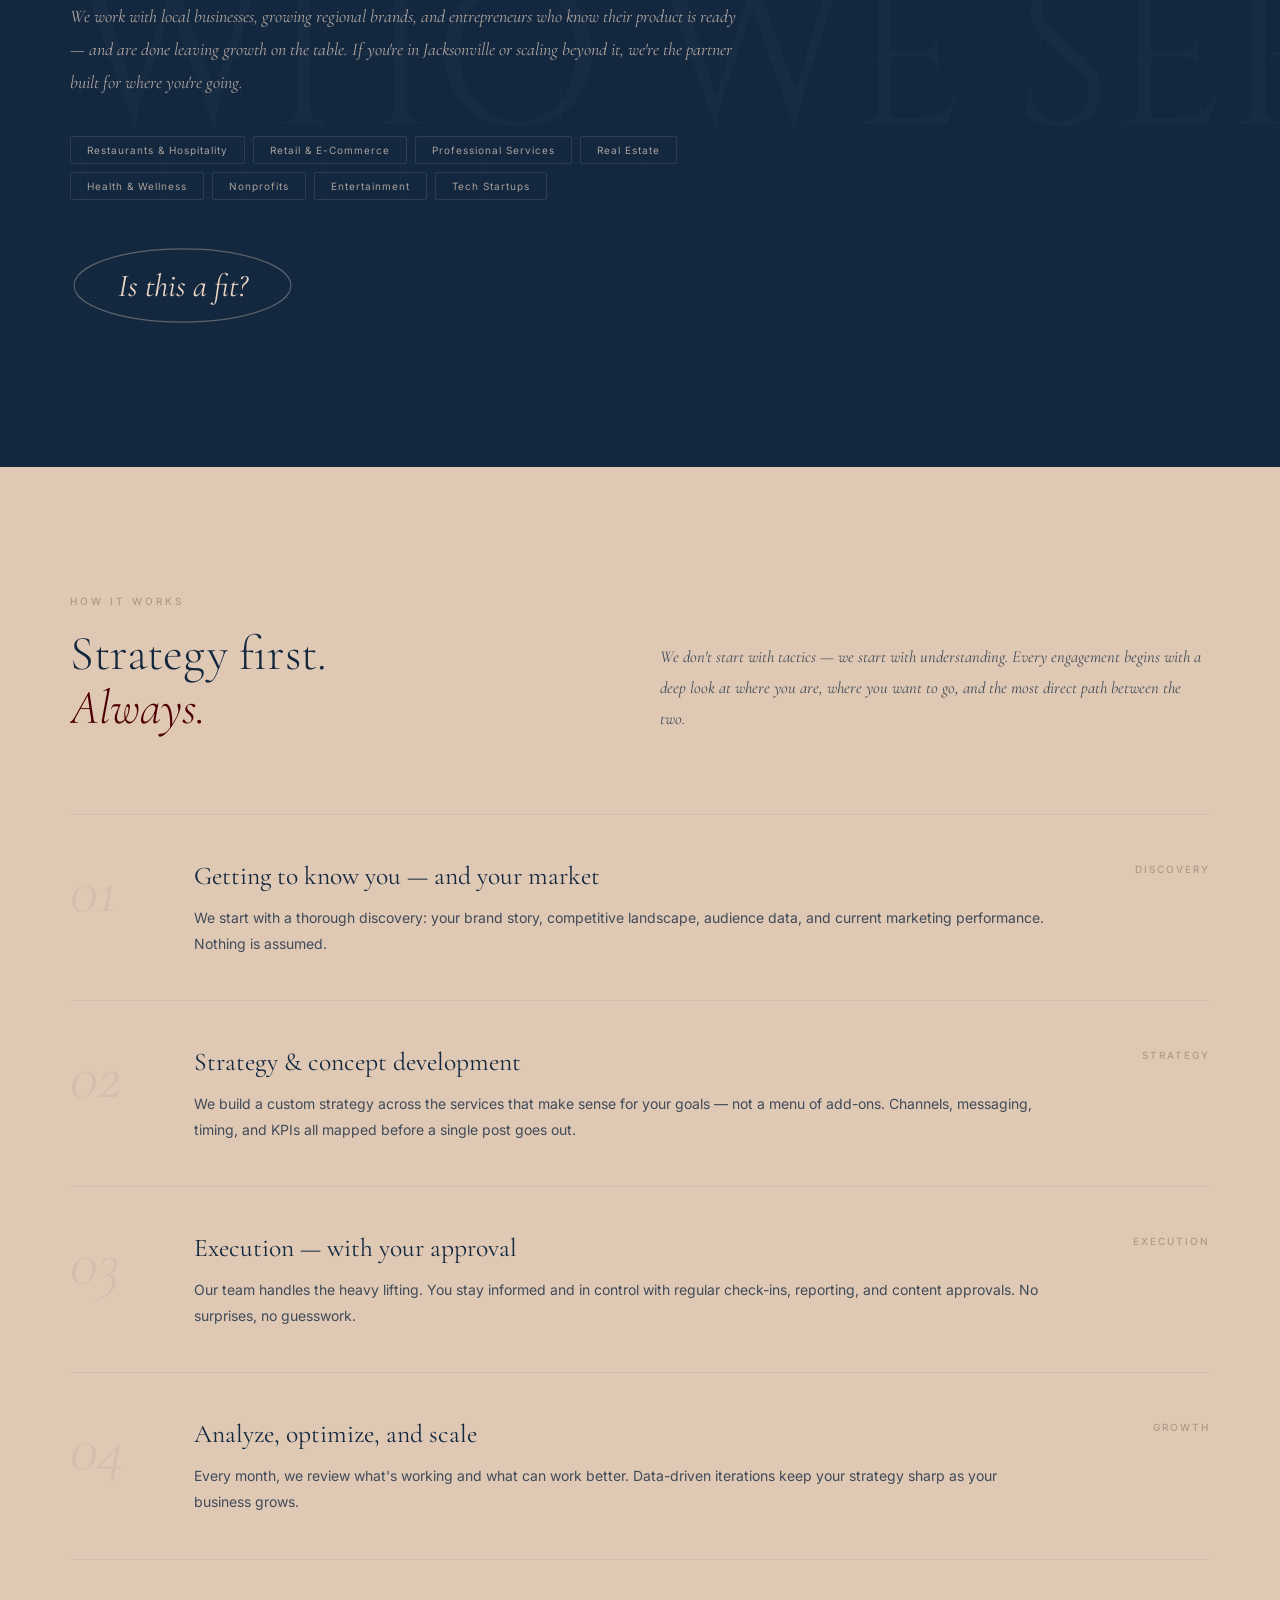
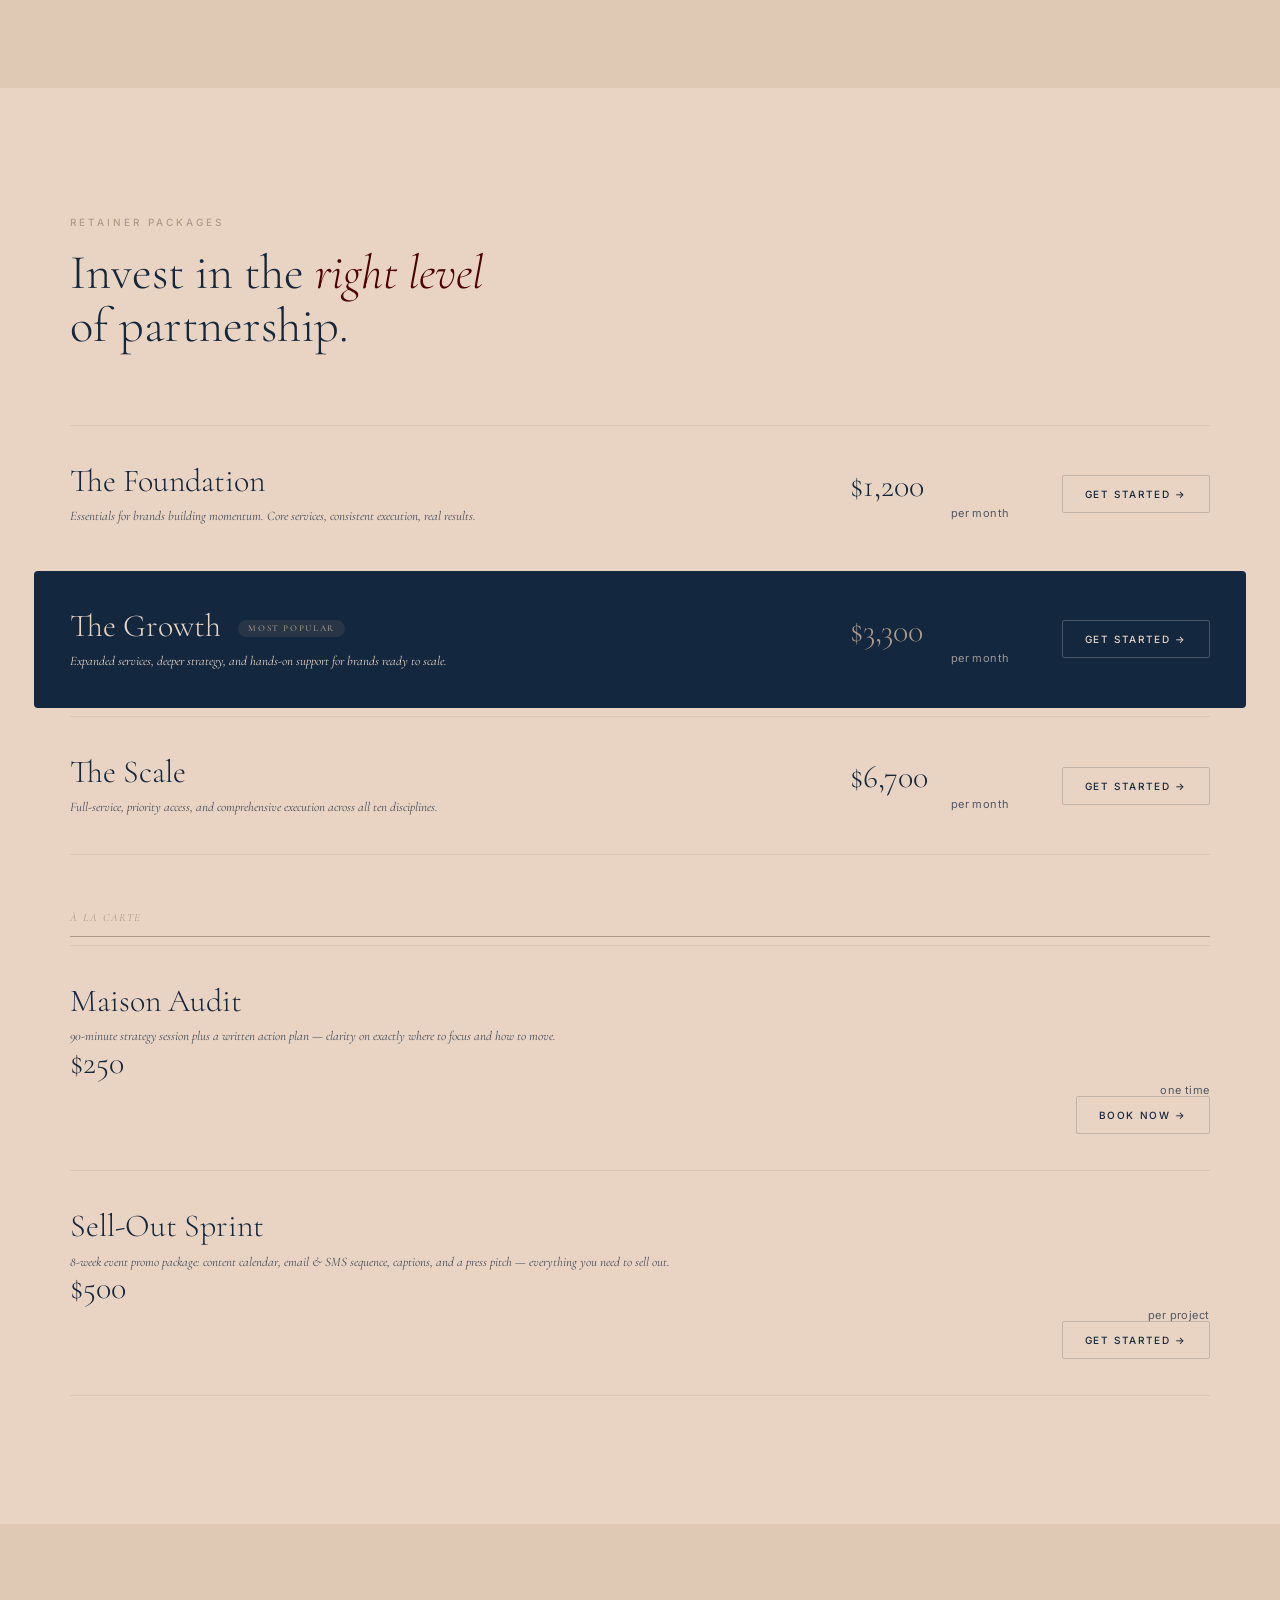
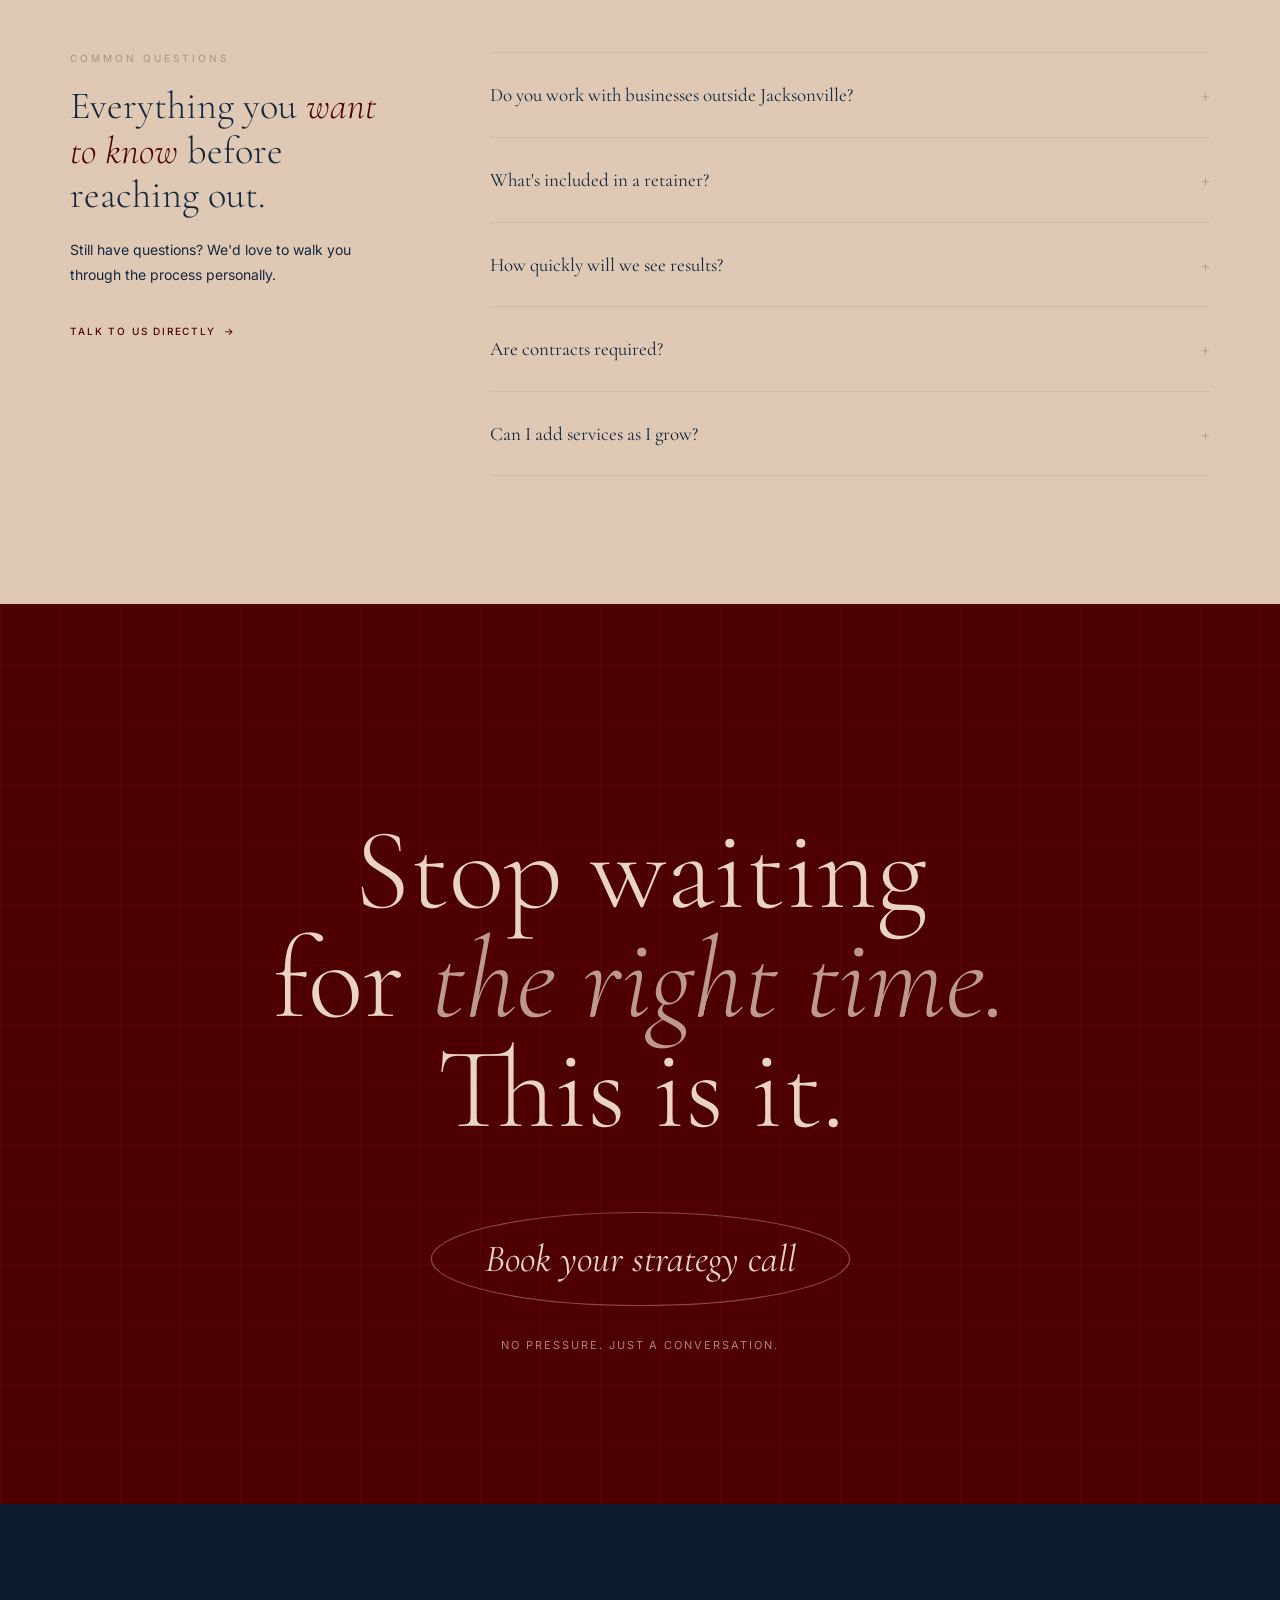
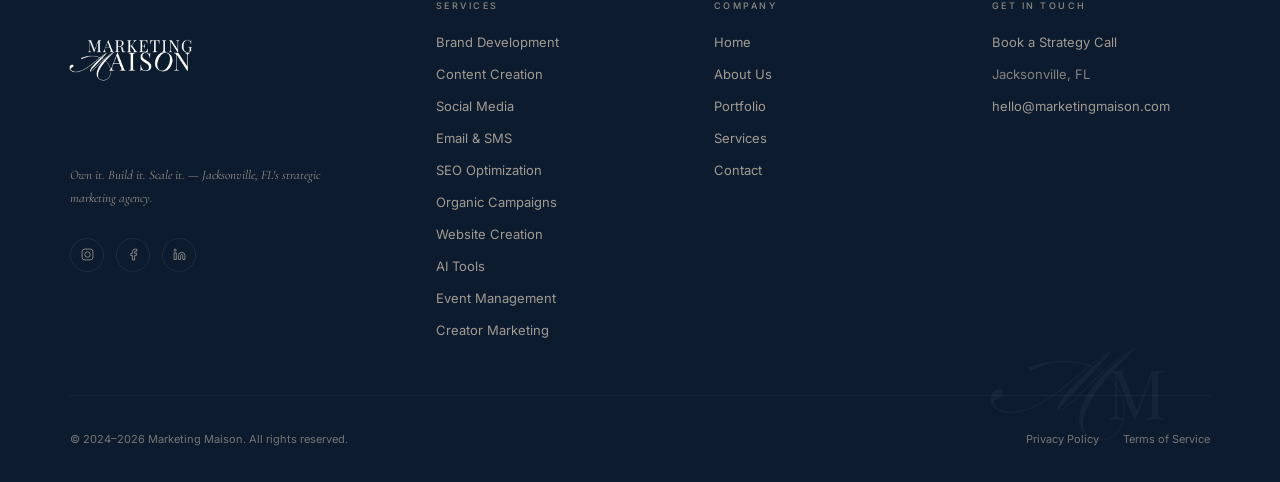
==== commit bbbea0b8: "Add files via upload" ====
--- a/index.html
+++ b/index.html
@@ -397,42 +397,71 @@
 
         <div class="pricing-rows" role="list">
           <article class="pr" role="listitem" data-fade>
-            <div class="pr-info">
-              <h3 class="pr-name">The Foundation</h3>
-              <p class="pr-desc">Essentials for brands building momentum. Core services, consistent execution, real results.</p>
-            </div>
-            <div>
-              <span class="pr-price">$1,200 <small class="pr-mo">per month</small></span>
-            </div>
-            <div class="pr-cta">
-              <a href="contact.html?tier=foundation" class="pr-cta-link" aria-label="Get started with The Foundation retainer">Get started →</a>
-            </div>
+            <div class="pr-top">
+              <div class="pr-info">
+                <h3 class="pr-name">The Foundation</h3>
+                <p class="pr-desc">Essentials for brands building momentum. Core services, consistent execution, real results.</p>
+              </div>
+              <div>
+                <span class="pr-price">$1,200 <small class="pr-mo">per month</small></span>
+              </div>
+              <div class="pr-cta">
+                <a href="contact.html?tier=foundation" class="pr-cta-link" aria-label="Get started with The Foundation retainer">Get started →</a>
+              </div>
+            </div>
+            <ul class="pr-features" aria-label="What's included in The Foundation">
+              <li>2 social platforms managed</li>
+              <li>Monthly content calendar &amp; 8 posts/month</li>
+              <li>Brand voice &amp; visual alignment</li>
+              <li>Email or SMS campaign setup</li>
+              <li>Monthly performance report</li>
+            </ul>
           </article>
 
           <article class="pr featured" role="listitem" data-fade>
-            <div class="pr-info">
-              <h3 class="pr-name">The Growth <span class="pr-badge">Most Popular</span></h3>
-              <p class="pr-desc">Expanded services, deeper strategy, and hands-on support for brands ready to scale.</p>
-            </div>
-            <div>
-              <span class="pr-price">$3,300 <small class="pr-mo">per month</small></span>
-            </div>
-            <div class="pr-cta">
-              <a href="contact.html?tier=growth" class="pr-cta-link" aria-label="Get started with The Growth retainer">Get started →</a>
-            </div>
+            <div class="pr-top">
+              <div class="pr-info">
+                <h3 class="pr-name">The Growth <span class="pr-badge">Most Popular</span></h3>
+                <p class="pr-desc">Expanded services, deeper strategy, and hands-on support for brands ready to scale.</p>
+              </div>
+              <div>
+                <span class="pr-price">$3,300 <small class="pr-mo">per month</small></span>
+              </div>
+              <div class="pr-cta">
+                <a href="contact.html?tier=growth" class="pr-cta-link" aria-label="Get started with The Growth retainer">Get started →</a>
+              </div>
+            </div>
+            <ul class="pr-features" aria-label="What's included in The Growth">
+              <li>Everything in The Foundation</li>
+              <li>Photo &amp; video content creation</li>
+              <li>SEO optimization &amp; local search</li>
+              <li>Email &amp; SMS campaigns</li>
+              <li>Weekly reporting &amp; strategy calls</li>
+              <li>Priority response &amp; support</li>
+            </ul>
           </article>
 
           <article class="pr" role="listitem" data-fade>
-            <div class="pr-info">
-              <h3 class="pr-name">The Scale</h3>
-              <p class="pr-desc">Full-service, priority access, and comprehensive execution across all ten disciplines.</p>
-            </div>
-            <div>
-              <span class="pr-price">$6,700 <small class="pr-mo">per month</small></span>
-            </div>
-            <div class="pr-cta">
-              <a href="contact.html?tier=scale" class="pr-cta-link" aria-label="Get started with The Scale retainer">Get started →</a>
-            </div>
+            <div class="pr-top">
+              <div class="pr-info">
+                <h3 class="pr-name">The Scale</h3>
+                <p class="pr-desc">Full-service, priority access, and comprehensive execution across all ten disciplines.</p>
+              </div>
+              <div>
+                <span class="pr-price">$6,700 <small class="pr-mo">per month</small></span>
+              </div>
+              <div class="pr-cta">
+                <a href="contact.html?tier=scale" class="pr-cta-link" aria-label="Get started with The Scale retainer">Get started →</a>
+              </div>
+            </div>
+            <ul class="pr-features" aria-label="What's included in The Scale">
+              <li>Everything in The Growth</li>
+              <li>All 10 service lines, fully managed</li>
+              <li>Website optimization &amp; AI dashboard</li>
+              <li>Event management &amp; creator marketing</li>
+              <li>Dedicated account manager</li>
+              <li>Bi-weekly strategy sessions</li>
+            </ul>
           </article>
         </div>
 
@@ -458,7 +487,7 @@
               <p class="pr-desc">8-week event promo package: content calendar, email &amp; SMS sequence, captions, and a press pitch — everything you need to sell out.</p>
             </div>
             <div>
-              <span class="pr-price">$950 <small class="pr-mo">per project</small></span>
+              <span class="pr-price">$500 <small class="pr-mo">per project</small></span>
             </div>
             <div class="pr-cta">
               <a href="contact.html?tier=sprint" class="pr-cta-link" aria-label="Get started with the Sell-Out Sprint">Get started →</a>
--- a/css/styles.css
+++ b/css/styles.css
@@ -964,16 +964,68 @@
 
 .pricing-rows { display: flex; flex-direction: column; }
 
+.pricing-à-la-carte-label {
+  font-family: var(--font-edit);
+  font-style: italic;
+  font-size: 11px;
+  letter-spacing: 0.14em;
+  color: var(--stone);
+  text-transform: uppercase;
+  margin-top: 56px;
+  margin-bottom: 8px;
+  padding-bottom: 12px;
+  border-bottom: 1px solid var(--stone);
+  opacity: 0.7;
+}
+
 .pr {
+  padding: 36px 0;
+  border-top: 1px solid rgba(19,39,63,0.07);
+  transition: padding-left 0.3s var(--ease);
+}
+.pr:last-child { border-bottom: 1px solid rgba(19,39,63,0.07); }
+.pr-top {
   display: grid;
   grid-template-columns: 1fr 160px 160px;
   gap: 0 40px;
   align-items: center;
-  padding: 36px 0;
-  border-top: 1px solid rgba(19,39,63,0.07);
-  transition: padding-left 0.3s var(--ease);
-}
-.pr:last-child { border-bottom: 1px solid rgba(19,39,63,0.07); }
+}
+
+/* Hover feature list */
+.pr-features {
+  list-style: none;
+  display: grid;
+  grid-template-columns: repeat(auto-fill, minmax(200px, 1fr));
+  gap: 6px 32px;
+  max-height: 0;
+  overflow: hidden;
+  opacity: 0;
+  transition: max-height 0.4s var(--ease), opacity 0.3s var(--ease), margin-top 0.3s var(--ease);
+  margin-top: 0;
+}
+.pr:hover .pr-features,
+.pr:focus-within .pr-features {
+  max-height: 160px;
+  opacity: 1;
+  margin-top: 20px;
+}
+.pr-features li {
+  font-family: var(--font-edit);
+  font-style: italic;
+  font-size: 13px;
+  color: var(--charcoal);
+  opacity: 0.75;
+  padding-left: 14px;
+  position: relative;
+}
+.pr-features li::before {
+  content: '—';
+  position: absolute;
+  left: 0;
+  color: var(--stone);
+}
+.pr.featured .pr-features li { color: var(--cream); opacity: 0.8; }
+.pr.featured .pr-features li::before { color: var(--stone); }
 
 /* Featured row */
 .pr.featured {
@@ -1411,7 +1463,7 @@
 @media (max-width: 1100px) {
   .who-inner { grid-template-columns: 1fr; gap: 60px; }
   .who-ghost { display: none; }
-  .pr { grid-template-columns: 1fr auto; }
+  .pr-top { grid-template-columns: 1fr auto; }
   .pr.featured { margin: 8px 0; }
   .pr-cta { display: none; }
   .faq-inner { grid-template-columns: 1fr; gap: 60px; }
@@ -1437,7 +1489,7 @@
   .footer-top { grid-template-columns: 1fr; }
   .stat-col { padding-left: 20px; padding-right: 20px; }
   .stat-col:first-child { padding-left: 0; }
-  .pr { display: block; }
+  .pr-top { display: block; }
   .pr-price { text-align: left; margin-top: 12px; margin-bottom: 20px; }
   .pr-cta { display: block; text-align: left; }
   .pr.featured { padding: 28px 24px; }
